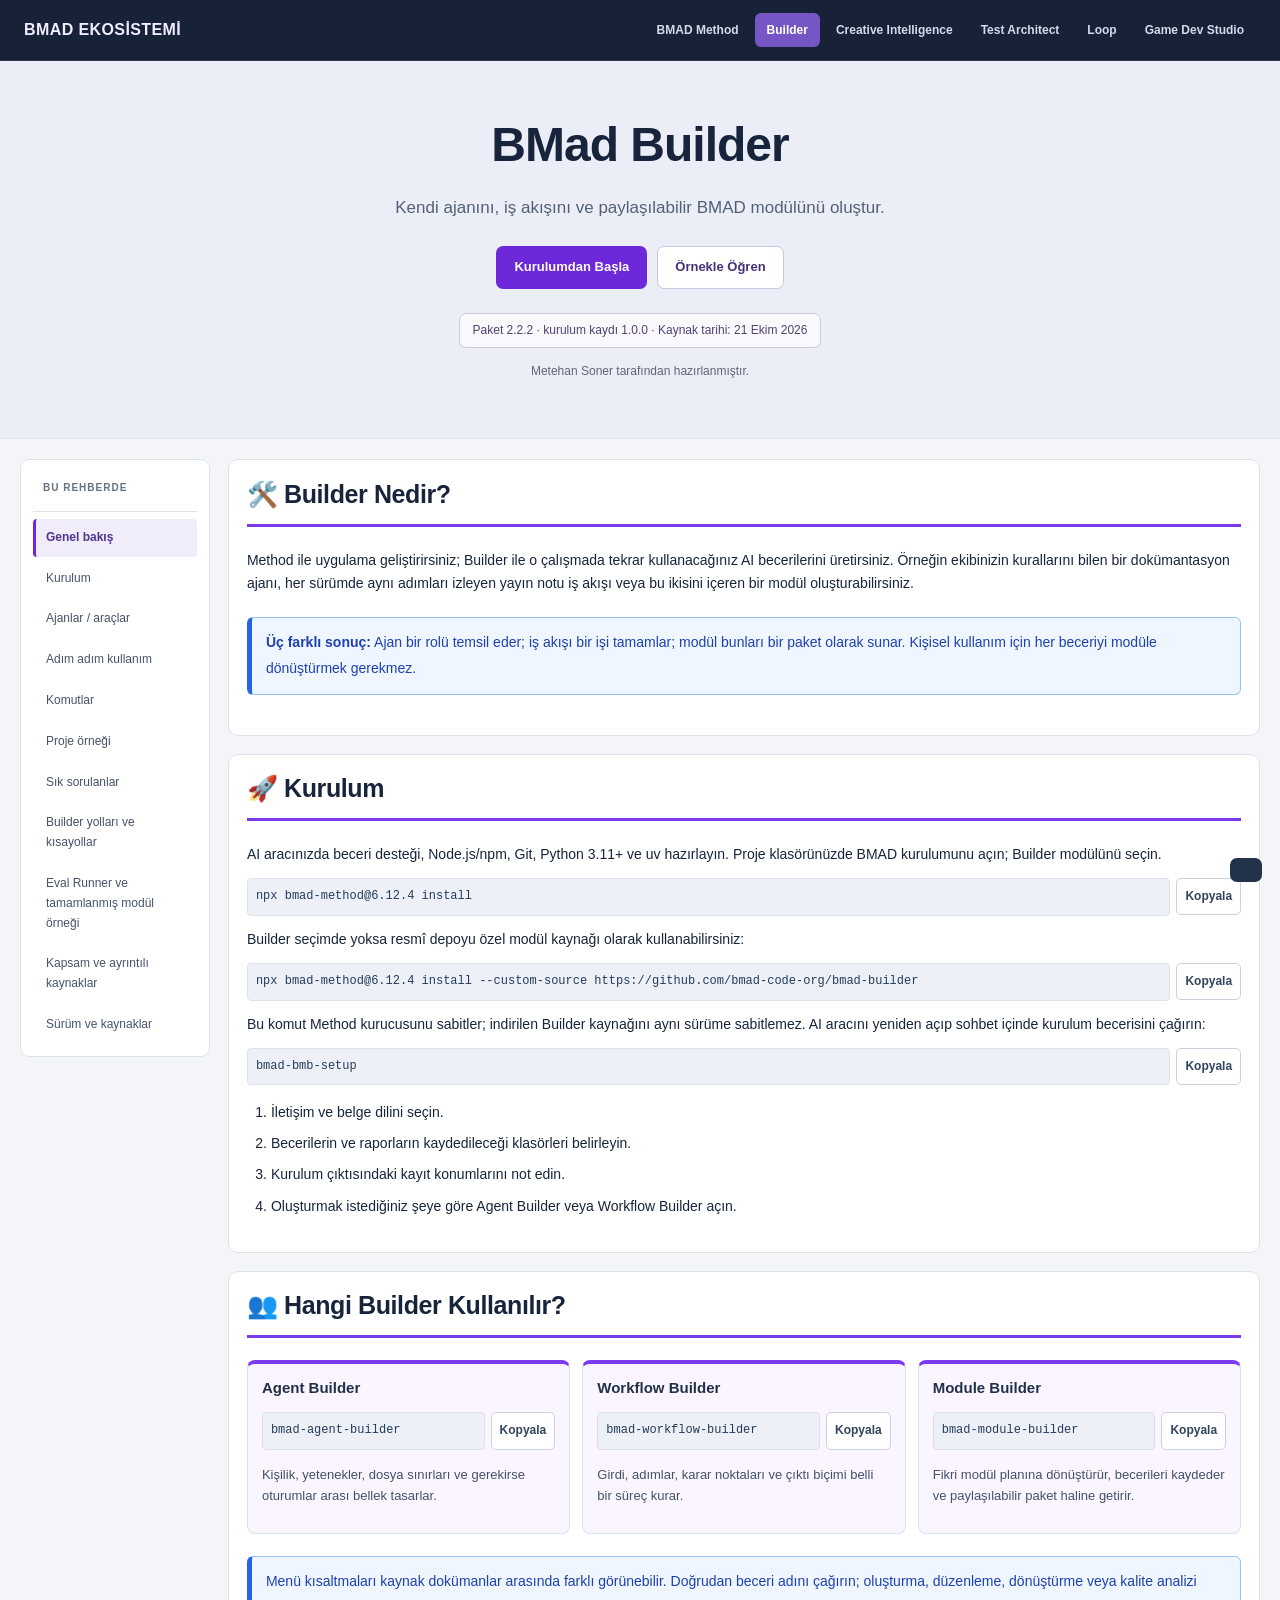
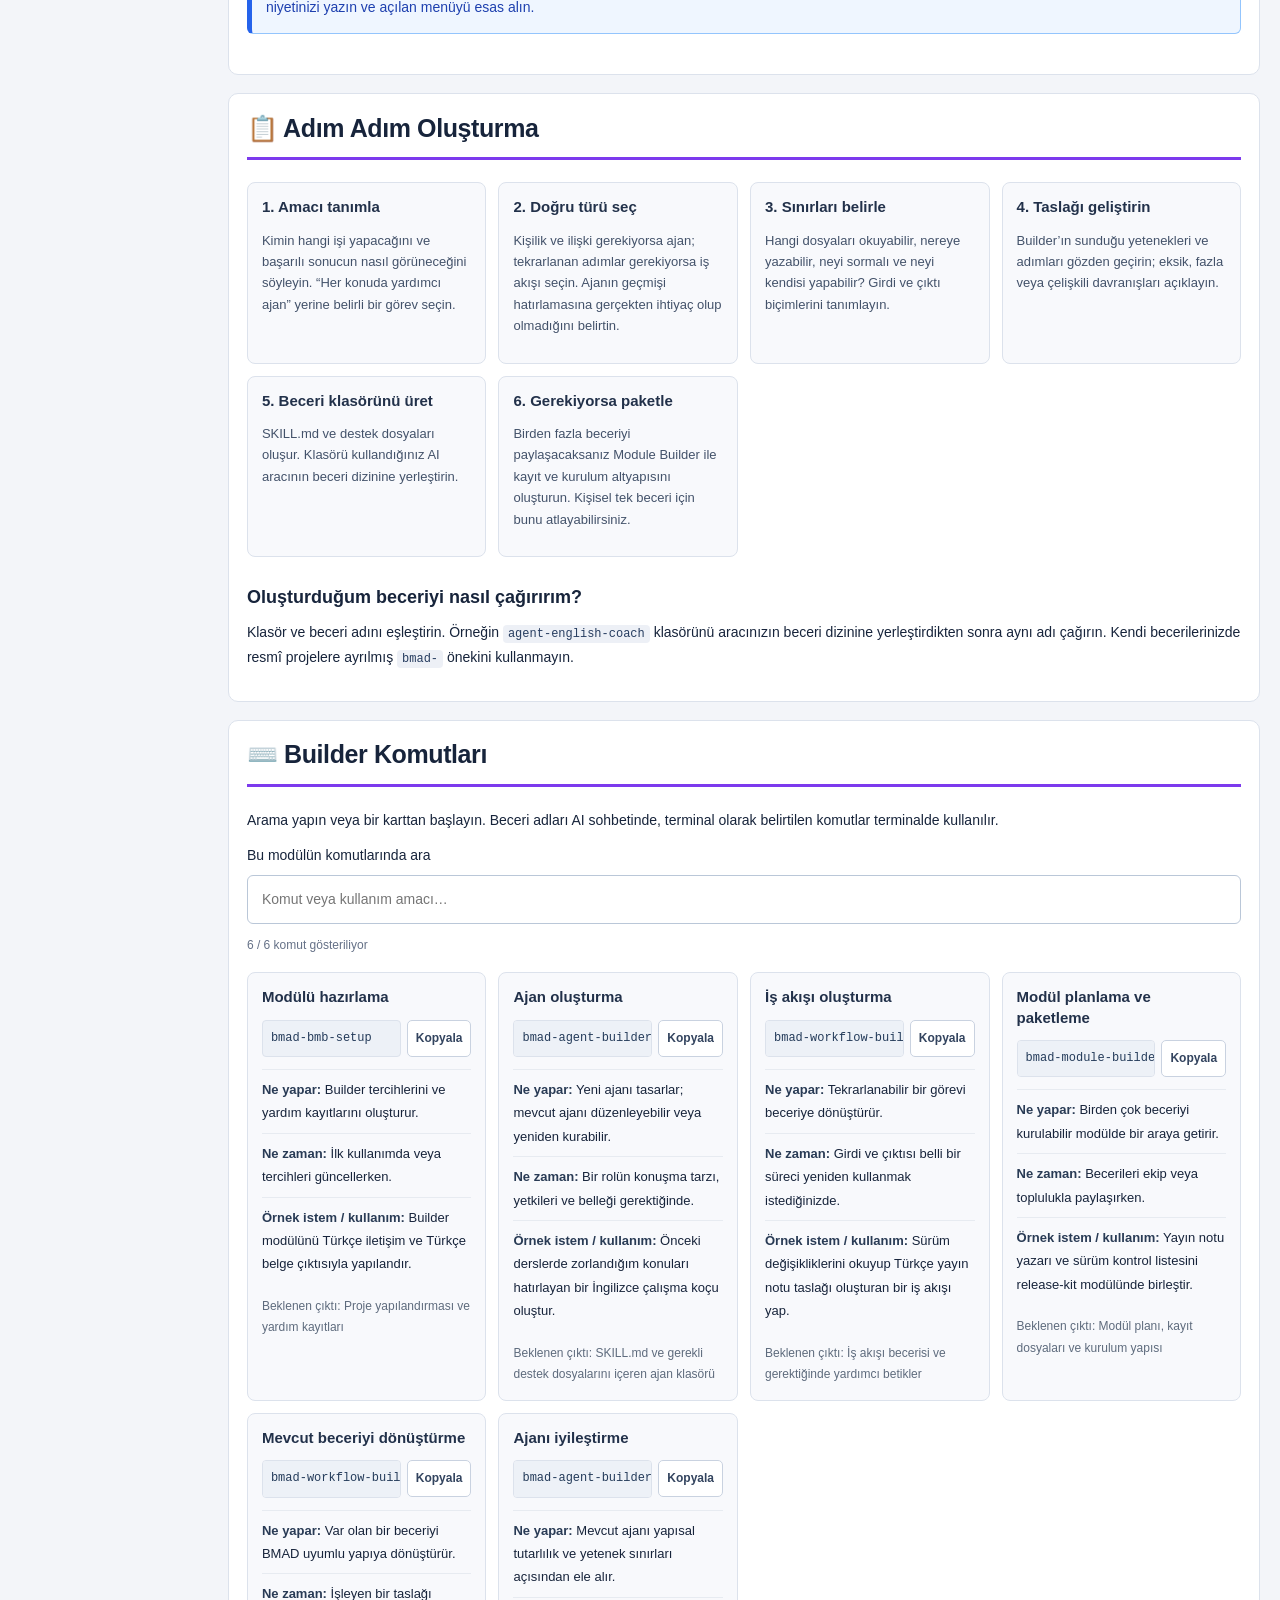
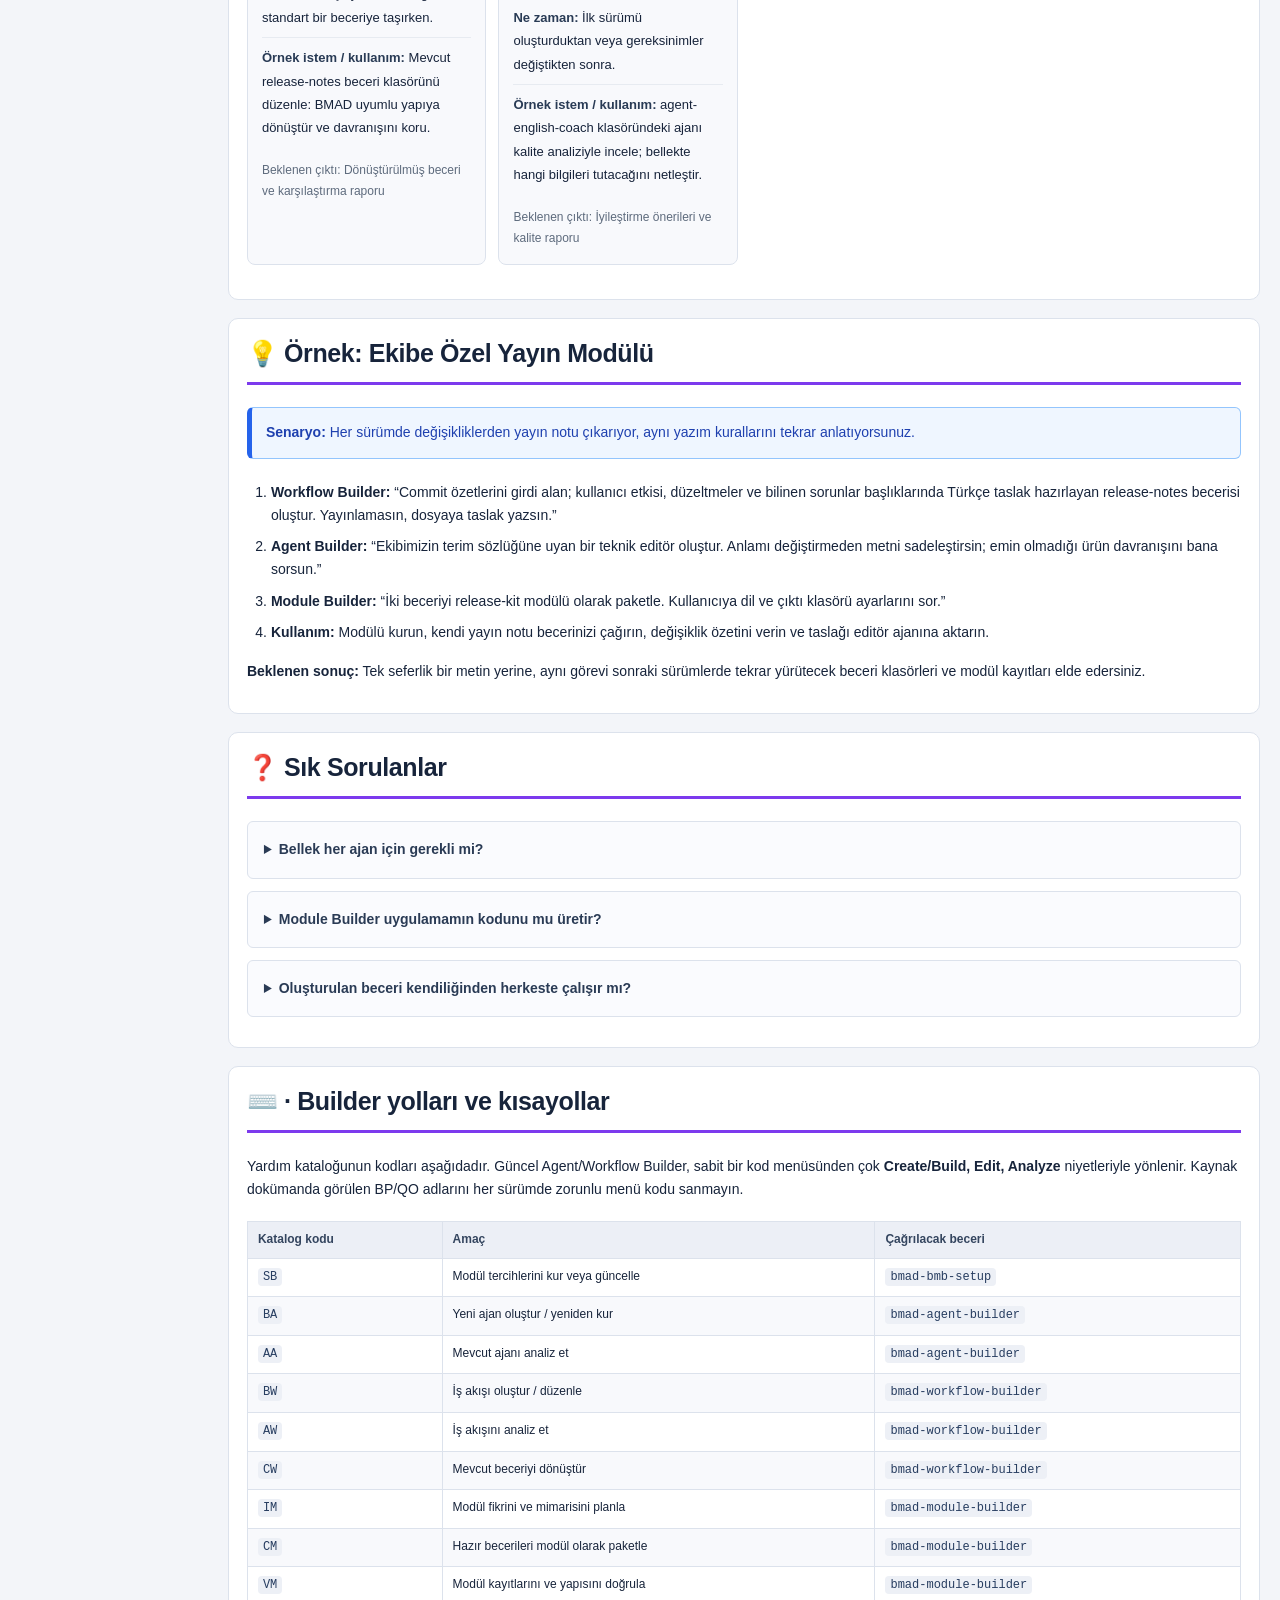
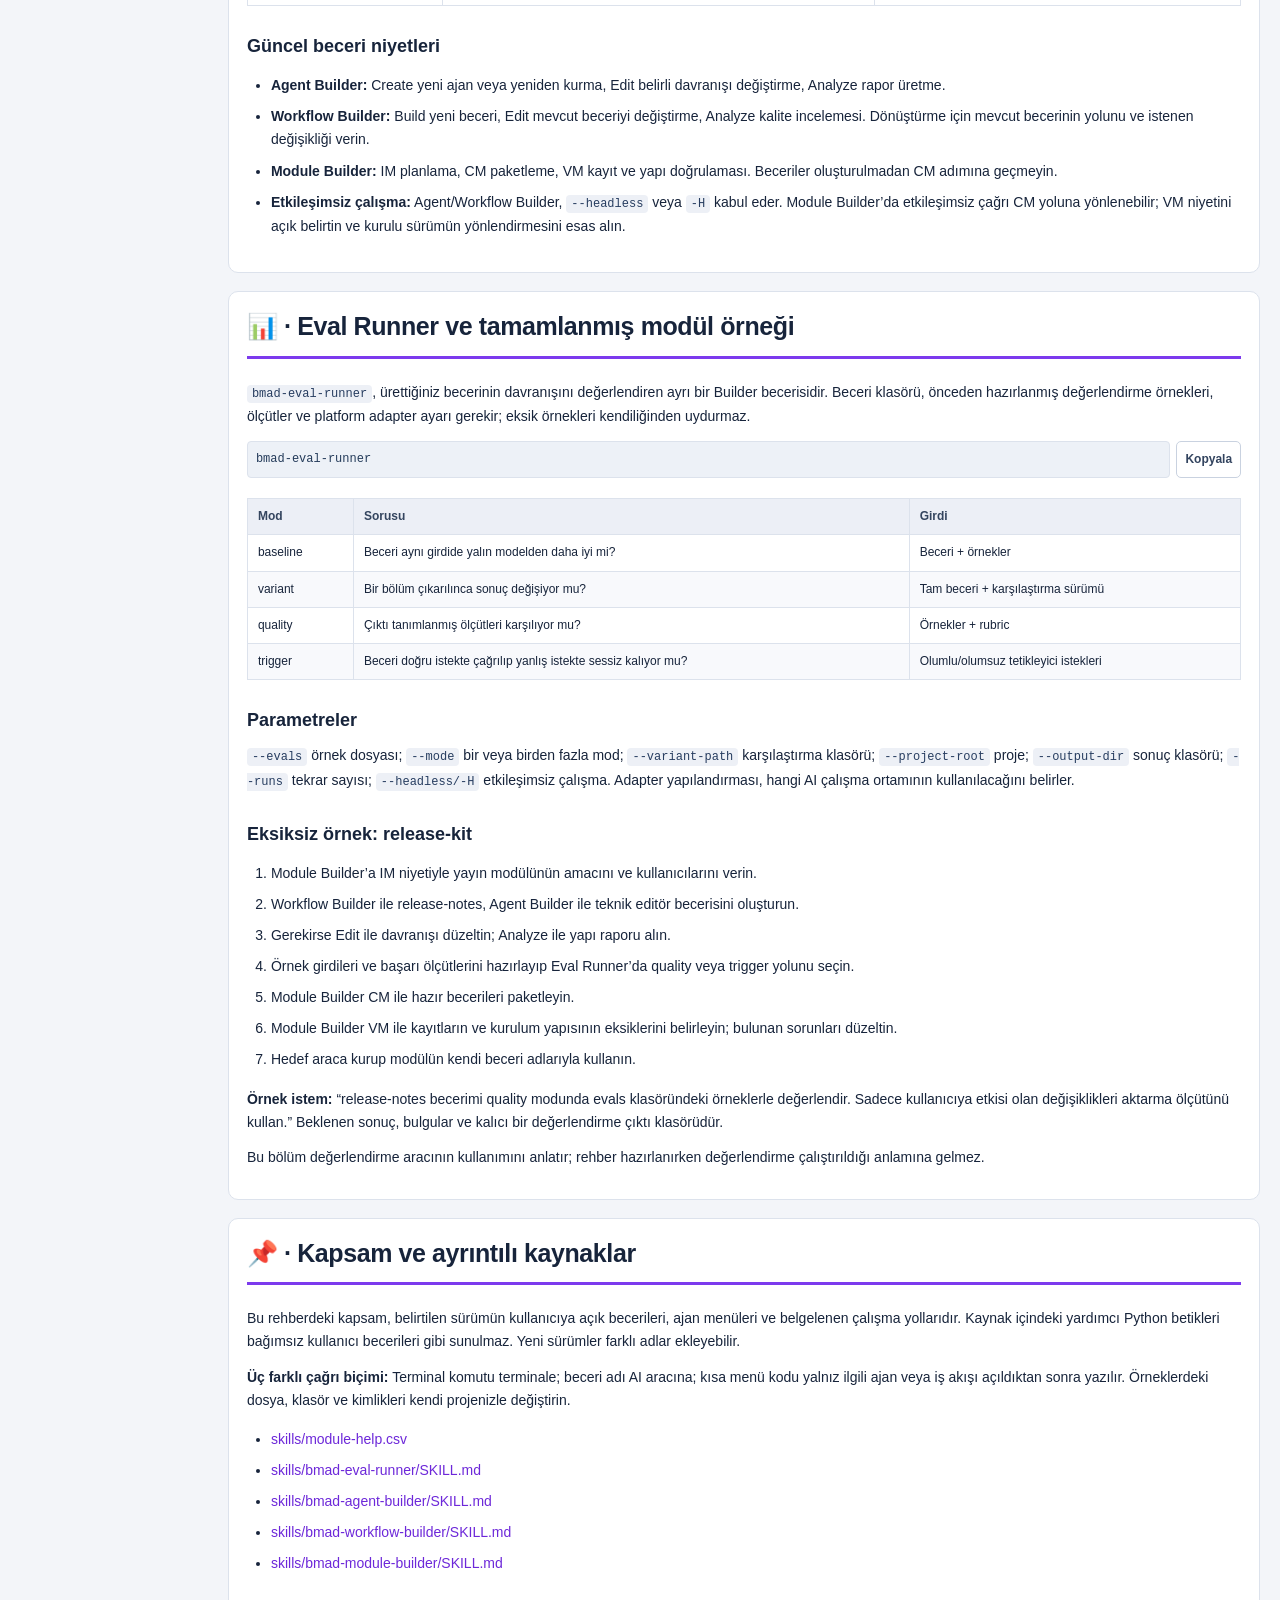
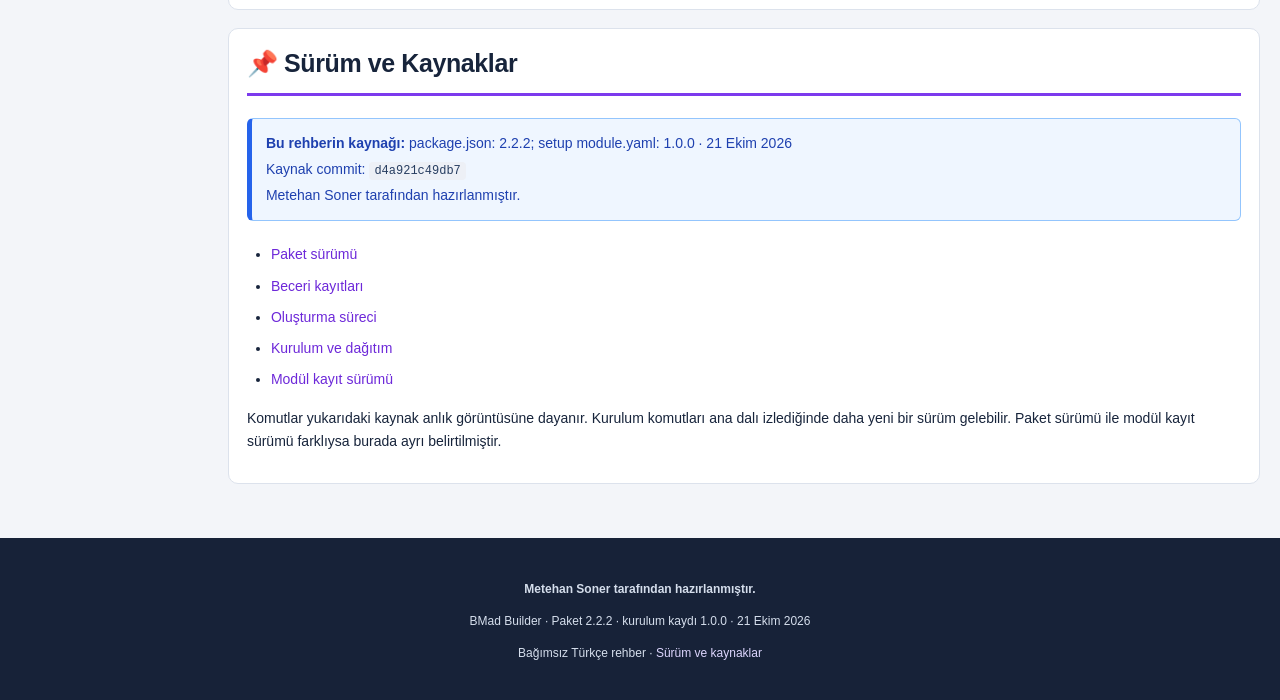
==== builder.html @ 182cf92f "Update Turkish BMAD ecosystem guides and responsive navigation" ====
<!DOCTYPE html>
<html lang="tr">
<head>
<meta charset="utf-8">
<meta name="viewport" content="width=device-width,initial-scale=1">
<title>BMad Builder Kullanım Rehberi | Metehan Soner</title>
<meta name="author" content="Metehan Soner">
<meta name="description" content="Kendi ajanını, iş akışını ve paylaşılabilir BMAD modülünü oluştur.">
<link rel="stylesheet" href="assets/ecosystem.css">
<script src="assets/guide.js" defer>
</script>
</head>
<body>
<a class="skip" href="#overview">İçeriğe geç</a>
<nav class="top-nav" aria-label="Ekosistemler">
<div class="nav-content">
<a class="logo" href="index.html">BMAD EKOSİSTEMİ</a>
<button id="menu-toggle" aria-controls="sidebar" aria-expanded="false">Menü ☰</button>
<ul class="nav-menu ecosystem-menu" id="sidebar">
<li>
<a href="index.html">BMAD Method</a>
</li>
<li>
<a href="builder.html" class="current" aria-current="page">Builder</a>
</li>
<li>
<a href="cis.html">Creative Intelligence</a>
</li>
<li>
<a href="tea.html">Test Architect</a>
</li>
<li>
<a href="loop.html">Loop</a>
</li>
<li>
<a href="game-dev.html">Game Dev Studio</a>
</li>
</ul>
</div>
</nav>
<section class="hero">
<h1>BMad Builder</h1>
<p>Kendi ajanını, iş akışını ve paylaşılabilir BMAD modülünü oluştur.</p>
<div class="hero-buttons">
<a class="btn btn-primary" href="#installation">Kurulumdan Başla</a>
<a class="btn btn-secondary" href="#examples">Örnekle Öğren</a>
</div>
<div class="version-badge module-version">Paket 2.2.2 · kurulum kaydı 1.0.0 · Kaynak tarihi: 21 Ekim 2026</div>
<p class="credit">Metehan Soner tarafından hazırlanmıştır.</p>
</section>
<main class="container">
<nav class="local-menu" aria-label="Bu rehberin bölümleri">
<a href="#overview">Genel bakış</a>
<a href="#installation">Kurulum</a>
<a href="#agents">Ajanlar / araçlar</a>
<a href="#workflows">Adım adım kullanım</a>
<a href="#commands">Komutlar</a>
<a href="#examples">Proje örneği</a>
<a href="#faq">Sık sorulanlar</a>
<a href="#shortcuts">Builder yolları ve kısayollar</a>
<a href="#evaluation">Eval Runner ve tamamlanmış modül örneği</a>
<a href="#coverage">Kapsam ve ayrıntılı kaynaklar</a>
<a href="#version">Sürüm ve kaynaklar</a>
</nav>
<div class="guide-content">
<section class="section" id="overview">
<h2>🛠️ Builder Nedir?</h2>
<p>Method ile uygulama geliştirirsiniz; Builder ile o çalışmada tekrar kullanacağınız AI becerilerini üretirsiniz. Örneğin ekibinizin kurallarını bilen bir dokümantasyon ajanı, her sürümde aynı adımları izleyen yayın notu iş akışı veya bu ikisini içeren bir modül oluşturabilirsiniz.</p>
<div class="alert alert-info">
<strong>Üç farklı sonuç:</strong> Ajan bir rolü temsil eder; iş akışı bir işi tamamlar; modül bunları bir paket olarak sunar. Kişisel kullanım için her beceriyi modüle dönüştürmek gerekmez.</div>
</section>
<section class="section" id="installation">
<h2>🚀 Kurulum</h2>
<p>AI aracınızda beceri desteği, Node.js/npm, Git, Python 3.11+ ve uv hazırlayın. Proje klasörünüzde BMAD kurulumunu açın; Builder modülünü seçin.</p>
<div class="cmd-wrapper">
<code class="cmd">npx bmad-method@6.12.4 install</code>
<button class="copy-text" data-copy="npx bmad-method@6.12.4 install" aria-label="Komutu kopyala: npx bmad-method@6.12.4 install">Kopyala</button>
</div>
<p>Builder seçimde yoksa resmî depoyu özel modül kaynağı olarak kullanabilirsiniz:</p>
<div class="cmd-wrapper">
<code class="cmd">npx bmad-method@6.12.4 install --custom-source https://github.com/bmad-code-org/bmad-builder</code>
<button class="copy-text" data-copy="npx bmad-method@6.12.4 install --custom-source https://github.com/bmad-code-org/bmad-builder" aria-label="Komutu kopyala: npx bmad-method@6.12.4 install --custom-source https://github.com/bmad-code-org/bmad-builder">Kopyala</button>
</div>
<p>Bu komut Method kurucusunu sabitler; indirilen Builder kaynağını aynı sürüme sabitlemez. AI aracını yeniden açıp sohbet içinde kurulum becerisini çağırın:</p>
<div class="cmd-wrapper">
<code class="cmd">bmad-bmb-setup</code>
<button class="copy-text" data-copy="bmad-bmb-setup" aria-label="Komutu kopyala: bmad-bmb-setup">Kopyala</button>
</div>
<ol>
<li>İletişim ve belge dilini seçin.</li>
<li>Becerilerin ve raporların kaydedileceği klasörleri belirleyin.</li>
<li>Kurulum çıktısındaki kayıt konumlarını not edin.</li>
<li>Oluşturmak istediğiniz şeye göre Agent Builder veya Workflow Builder açın.</li>
</ol>
</section>
<section class="section" id="agents">
<h2>👥 Hangi Builder Kullanılır?</h2>
<div class="agents-grid">
<article class="agent-card">
<h3>Agent Builder</h3>
<div class="cmd-wrapper">
<code class="cmd">bmad-agent-builder</code>
<button class="copy-text" data-copy="bmad-agent-builder" aria-label="Komutu kopyala: bmad-agent-builder">Kopyala</button>
</div>
<p>Kişilik, yetenekler, dosya sınırları ve gerekirse oturumlar arası bellek tasarlar.</p>
</article>
<article class="agent-card">
<h3>Workflow Builder</h3>
<div class="cmd-wrapper">
<code class="cmd">bmad-workflow-builder</code>
<button class="copy-text" data-copy="bmad-workflow-builder" aria-label="Komutu kopyala: bmad-workflow-builder">Kopyala</button>
</div>
<p>Girdi, adımlar, karar noktaları ve çıktı biçimi belli bir süreç kurar.</p>
</article>
<article class="agent-card">
<h3>Module Builder</h3>
<div class="cmd-wrapper">
<code class="cmd">bmad-module-builder</code>
<button class="copy-text" data-copy="bmad-module-builder" aria-label="Komutu kopyala: bmad-module-builder">Kopyala</button>
</div>
<p>Fikri modül planına dönüştürür, becerileri kaydeder ve paylaşılabilir paket haline getirir.</p>
</article>
</div>
<div class="alert alert-info">Menü kısaltmaları kaynak dokümanlar arasında farklı görünebilir. Doğrudan beceri adını çağırın; oluşturma, düzenleme, dönüştürme veya kalite analizi niyetinizi yazın ve açılan menüyü esas alın.</div>
</section>
<section class="section" id="workflows">
<h2>📋 Adım Adım Oluşturma</h2>
<div class="features-grid">
<article class="feature-card">
<h3>1. Amacı tanımla</h3>
<p>Kimin hangi işi yapacağını ve başarılı sonucun nasıl görüneceğini söyleyin. “Her konuda yardımcı ajan” yerine belirli bir görev seçin.</p>
</article>
<article class="feature-card">
<h3>2. Doğru türü seç</h3>
<p>Kişilik ve ilişki gerekiyorsa ajan; tekrarlanan adımlar gerekiyorsa iş akışı seçin. Ajanın geçmişi hatırlamasına gerçekten ihtiyaç olup olmadığını belirtin.</p>
</article>
<article class="feature-card">
<h3>3. Sınırları belirle</h3>
<p>Hangi dosyaları okuyabilir, nereye yazabilir, neyi sormalı ve neyi kendisi yapabilir? Girdi ve çıktı biçimlerini tanımlayın.</p>
</article>
<article class="feature-card">
<h3>4. Taslağı geliştirin</h3>
<p>Builder’ın sunduğu yetenekleri ve adımları gözden geçirin; eksik, fazla veya çelişkili davranışları açıklayın.</p>
</article>
<article class="feature-card">
<h3>5. Beceri klasörünü üret</h3>
<p>SKILL.md ve destek dosyaları oluşur. Klasörü kullandığınız AI aracının beceri dizinine yerleştirin.</p>
</article>
<article class="feature-card">
<h3>6. Gerekiyorsa paketle</h3>
<p>Birden fazla beceriyi paylaşacaksanız Module Builder ile kayıt ve kurulum altyapısını oluşturun. Kişisel tek beceri için bunu atlayabilirsiniz.</p>
</article>
</div>
<h3>Oluşturduğum beceriyi nasıl çağırırım?</h3>
<p>Klasör ve beceri adını eşleştirin. Örneğin <code>agent-english-coach</code> klasörünü aracınızın beceri dizinine yerleştirdikten sonra aynı adı çağırın. Kendi becerilerinizde resmî projelere ayrılmış <code>bmad-</code> önekini kullanmayın.</p>
</section>
<section class="section" id="commands">
<h2>⌨️ Builder Komutları</h2>
<p>Arama yapın veya bir karttan başlayın. Beceri adları AI sohbetinde, terminal olarak belirtilen komutlar terminalde kullanılır.</p>
<label for="command-search">Bu modülün komutlarında ara</label>
<input id="command-search" type="search" placeholder="Komut veya kullanım amacı…">
<p id="result-count" role="status">
</p>
<div class="features-grid">
<article class="workflow-item command">
<h3>Modülü hazırlama</h3>
<div class="cmd-wrapper">
<code class="cmd">bmad-bmb-setup</code>
<button class="copy-text" data-copy="bmad-bmb-setup" aria-label="Komutu kopyala: bmad-bmb-setup">Kopyala</button>
</div>
<div class="usage-row">
<strong>Ne yapar:</strong> Builder tercihlerini ve yardım kayıtlarını oluşturur.</div>
<div class="usage-row">
<strong>Ne zaman:</strong> İlk kullanımda veya tercihleri güncellerken.</div>
<div class="usage-row">
<strong>Örnek istem / kullanım:</strong> Builder modülünü Türkçe iletişim ve Türkçe belge çıktısıyla yapılandır.</div>
<div class="meta">Beklenen çıktı: Proje yapılandırması ve yardım kayıtları</div>
</article>
<article class="workflow-item command">
<h3>Ajan oluşturma</h3>
<div class="cmd-wrapper">
<code class="cmd">bmad-agent-builder</code>
<button class="copy-text" data-copy="bmad-agent-builder" aria-label="Komutu kopyala: bmad-agent-builder">Kopyala</button>
</div>
<div class="usage-row">
<strong>Ne yapar:</strong> Yeni ajanı tasarlar; mevcut ajanı düzenleyebilir veya yeniden kurabilir.</div>
<div class="usage-row">
<strong>Ne zaman:</strong> Bir rolün konuşma tarzı, yetkileri ve belleği gerektiğinde.</div>
<div class="usage-row">
<strong>Örnek istem / kullanım:</strong> Önceki derslerde zorlandığım konuları hatırlayan bir İngilizce çalışma koçu oluştur.</div>
<div class="meta">Beklenen çıktı: SKILL.md ve gerekli destek dosyalarını içeren ajan klasörü</div>
</article>
<article class="workflow-item command">
<h3>İş akışı oluşturma</h3>
<div class="cmd-wrapper">
<code class="cmd">bmad-workflow-builder</code>
<button class="copy-text" data-copy="bmad-workflow-builder" aria-label="Komutu kopyala: bmad-workflow-builder">Kopyala</button>
</div>
<div class="usage-row">
<strong>Ne yapar:</strong> Tekrarlanabilir bir görevi beceriye dönüştürür.</div>
<div class="usage-row">
<strong>Ne zaman:</strong> Girdi ve çıktısı belli bir süreci yeniden kullanmak istediğinizde.</div>
<div class="usage-row">
<strong>Örnek istem / kullanım:</strong> Sürüm değişikliklerini okuyup Türkçe yayın notu taslağı oluşturan bir iş akışı yap.</div>
<div class="meta">Beklenen çıktı: İş akışı becerisi ve gerektiğinde yardımcı betikler</div>
</article>
<article class="workflow-item command">
<h3>Modül planlama ve paketleme</h3>
<div class="cmd-wrapper">
<code class="cmd">bmad-module-builder</code>
<button class="copy-text" data-copy="bmad-module-builder" aria-label="Komutu kopyala: bmad-module-builder">Kopyala</button>
</div>
<div class="usage-row">
<strong>Ne yapar:</strong> Birden çok beceriyi kurulabilir modülde bir araya getirir.</div>
<div class="usage-row">
<strong>Ne zaman:</strong> Becerileri ekip veya toplulukla paylaşırken.</div>
<div class="usage-row">
<strong>Örnek istem / kullanım:</strong> Yayın notu yazarı ve sürüm kontrol listesini release-kit modülünde birleştir.</div>
<div class="meta">Beklenen çıktı: Modül planı, kayıt dosyaları ve kurulum yapısı</div>
</article>
<article class="workflow-item command">
<h3>Mevcut beceriyi dönüştürme</h3>
<div class="cmd-wrapper">
<code class="cmd">bmad-workflow-builder</code>
<button class="copy-text" data-copy="bmad-workflow-builder" aria-label="Komutu kopyala: bmad-workflow-builder">Kopyala</button>
</div>
<div class="usage-row">
<strong>Ne yapar:</strong> Var olan bir beceriyi BMAD uyumlu yapıya dönüştürür.</div>
<div class="usage-row">
<strong>Ne zaman:</strong> İşleyen bir taslağı standart bir beceriye taşırken.</div>
<div class="usage-row">
<strong>Örnek istem / kullanım:</strong> Mevcut release-notes beceri klasörünü düzenle: BMAD uyumlu yapıya dönüştür ve davranışını koru.</div>
<div class="meta">Beklenen çıktı: Dönüştürülmüş beceri ve karşılaştırma raporu</div>
</article>
<article class="workflow-item command">
<h3>Ajanı iyileştirme</h3>
<div class="cmd-wrapper">
<code class="cmd">bmad-agent-builder</code>
<button class="copy-text" data-copy="bmad-agent-builder" aria-label="Komutu kopyala: bmad-agent-builder">Kopyala</button>
</div>
<div class="usage-row">
<strong>Ne yapar:</strong> Mevcut ajanı yapısal tutarlılık ve yetenek sınırları açısından ele alır.</div>
<div class="usage-row">
<strong>Ne zaman:</strong> İlk sürümü oluşturduktan veya gereksinimler değiştikten sonra.</div>
<div class="usage-row">
<strong>Örnek istem / kullanım:</strong> agent-english-coach klasöründeki ajanı kalite analiziyle incele; bellekte hangi bilgileri tutacağını netleştir.</div>
<div class="meta">Beklenen çıktı: İyileştirme önerileri ve kalite raporu</div>
</article>
</div>
<p id="no-results" hidden>Sonuç bulunamadı.</p>
</section>
<section class="section" id="examples">
<h2>💡 Örnek: Ekibe Özel Yayın Modülü</h2>
<div class="alert alert-info">
<strong>Senaryo:</strong> Her sürümde değişikliklerden yayın notu çıkarıyor, aynı yazım kurallarını tekrar anlatıyorsunuz.</div>
<ol>
<li>
<strong>Workflow Builder:</strong> “Commit özetlerini girdi alan; kullanıcı etkisi, düzeltmeler ve bilinen sorunlar başlıklarında Türkçe taslak hazırlayan release-notes becerisi oluştur. Yayınlamasın, dosyaya taslak yazsın.”</li>
<li>
<strong>Agent Builder:</strong> “Ekibimizin terim sözlüğüne uyan bir teknik editör oluştur. Anlamı değiştirmeden metni sadeleştirsin; emin olmadığı ürün davranışını bana sorsun.”</li>
<li>
<strong>Module Builder:</strong> “İki beceriyi release-kit modülü olarak paketle. Kullanıcıya dil ve çıktı klasörü ayarlarını sor.”</li>
<li>
<strong>Kullanım:</strong> Modülü kurun, kendi yayın notu becerinizi çağırın, değişiklik özetini verin ve taslağı editör ajanına aktarın.</li>
</ol>
<p>
<strong>Beklenen sonuç:</strong> Tek seferlik bir metin yerine, aynı görevi sonraki sürümlerde tekrar yürütecek beceri klasörleri ve modül kayıtları elde edersiniz.</p>
</section>
<section class="section" id="faq">
<h2>❓ Sık Sorulanlar</h2>
<details>
<summary>Bellek her ajan için gerekli mi?</summary>
<p>Hayır. Tek seferlik görevler için durumsuz ajan yeterlidir. Kullanıcı tercihlerini veya ilerlemeyi oturumlar arasında korumak istiyorsanız bellekli tasarımı seçin.</p>
</details>
<details>
<summary>Module Builder uygulamamın kodunu mu üretir?</summary>
<p>Esas işi modül altyapısıdır. Uygulama geliştirme Method’un, beceri üretimi Agent/Workflow Builder’ın alanıdır.</p>
</details>
<details>
<summary>Oluşturulan beceri kendiliğinden herkeste çalışır mı?</summary>
<p>Hayır. Beceriyi hedef aracın tanıdığı dizine kurmak ve bağımlılıklarını sağlamak gerekir. Dağıtılan dosyalar, erişim yetkileri ve araç desteği önemlidir.</p>
</details>
</section>
<section class="section" id="shortcuts"><h2>⌨️ · Builder yolları ve kısayollar</h2><p>Yardım kataloğunun kodları aşağıdadır. Güncel Agent/Workflow Builder, sabit bir kod menüsünden çok <strong>Create/Build, Edit, Analyze</strong> niyetleriyle yönlenir. Kaynak dokümanda görülen BP/QO adlarını her sürümde zorunlu menü kodu sanmayın.</p><div class="reference-table"><table><thead><tr><th>Katalog kodu</th><th>Amaç</th><th>Çağrılacak beceri</th></tr></thead><tbody><tr><td><code>SB</code></td><td>Modül tercihlerini kur veya güncelle</td><td><code>bmad-bmb-setup</code></td></tr><tr><td><code>BA</code></td><td>Yeni ajan oluştur / yeniden kur</td><td><code>bmad-agent-builder</code></td></tr><tr><td><code>AA</code></td><td>Mevcut ajanı analiz et</td><td><code>bmad-agent-builder</code></td></tr><tr><td><code>BW</code></td><td>İş akışı oluştur / düzenle</td><td><code>bmad-workflow-builder</code></td></tr><tr><td><code>AW</code></td><td>İş akışını analiz et</td><td><code>bmad-workflow-builder</code></td></tr><tr><td><code>CW</code></td><td>Mevcut beceriyi dönüştür</td><td><code>bmad-workflow-builder</code></td></tr><tr><td><code>IM</code></td><td>Modül fikrini ve mimarisini planla</td><td><code>bmad-module-builder</code></td></tr><tr><td><code>CM</code></td><td>Hazır becerileri modül olarak paketle</td><td><code>bmad-module-builder</code></td></tr><tr><td><code>VM</code></td><td>Modül kayıtlarını ve yapısını doğrula</td><td><code>bmad-module-builder</code></td></tr></tbody></table></div><h3>Güncel beceri niyetleri</h3><ul><li><strong>Agent Builder:</strong> Create yeni ajan veya yeniden kurma, Edit belirli davranışı değiştirme, Analyze rapor üretme.</li><li><strong>Workflow Builder:</strong> Build yeni beceri, Edit mevcut beceriyi değiştirme, Analyze kalite incelemesi. Dönüştürme için mevcut becerinin yolunu ve istenen değişikliği verin.</li><li><strong>Module Builder:</strong> IM planlama, CM paketleme, VM kayıt ve yapı doğrulaması. Beceriler oluşturulmadan CM adımına geçmeyin.</li><li><strong>Etkileşimsiz çalışma:</strong> Agent/Workflow Builder, <code>--headless</code> veya <code>-H</code> kabul eder. Module Builder’da etkileşimsiz çağrı CM yoluna yönlenebilir; VM niyetini açık belirtin ve kurulu sürümün yönlendirmesini esas alın.</li></ul></section><section class="section" id="evaluation"><h2>📊 · Eval Runner ve tamamlanmış modül örneği</h2><p><code>bmad-eval-runner</code>, ürettiğiniz becerinin davranışını değerlendiren ayrı bir Builder becerisidir. Beceri klasörü, önceden hazırlanmış değerlendirme örnekleri, ölçütler ve platform adapter ayarı gerekir; eksik örnekleri kendiliğinden uydurmaz.</p><div class="cmd-wrapper"><code class="cmd">bmad-eval-runner</code><button class="copy-text" data-copy="bmad-eval-runner">Kopyala</button></div><div class="reference-table"><table><thead><tr><th>Mod</th><th>Sorusu</th><th>Girdi</th></tr></thead><tbody><tr><td>baseline</td><td>Beceri aynı girdide yalın modelden daha iyi mi?</td><td>Beceri + örnekler</td></tr><tr><td>variant</td><td>Bir bölüm çıkarılınca sonuç değişiyor mu?</td><td>Tam beceri + karşılaştırma sürümü</td></tr><tr><td>quality</td><td>Çıktı tanımlanmış ölçütleri karşılıyor mu?</td><td>Örnekler + rubric</td></tr><tr><td>trigger</td><td>Beceri doğru istekte çağrılıp yanlış istekte sessiz kalıyor mu?</td><td>Olumlu/olumsuz tetikleyici istekleri</td></tr></tbody></table></div><h3>Parametreler</h3><p><code>--evals</code> örnek dosyası; <code>--mode</code> bir veya birden fazla mod; <code>--variant-path</code> karşılaştırma klasörü; <code>--project-root</code> proje; <code>--output-dir</code> sonuç klasörü; <code>--runs</code> tekrar sayısı; <code>--headless/-H</code> etkileşimsiz çalışma. Adapter yapılandırması, hangi AI çalışma ortamının kullanılacağını belirler.</p><h3>Eksiksiz örnek: release-kit</h3><ol><li>Module Builder’a IM niyetiyle yayın modülünün amacını ve kullanıcılarını verin.</li><li>Workflow Builder ile release-notes, Agent Builder ile teknik editör becerisini oluşturun.</li><li>Gerekirse Edit ile davranışı düzeltin; Analyze ile yapı raporu alın.</li><li>Örnek girdileri ve başarı ölçütlerini hazırlayıp Eval Runner’da quality veya trigger yolunu seçin.</li><li>Module Builder CM ile hazır becerileri paketleyin.</li><li>Module Builder VM ile kayıtların ve kurulum yapısının eksiklerini belirleyin; bulunan sorunları düzeltin.</li><li>Hedef araca kurup modülün kendi beceri adlarıyla kullanın.</li></ol><p><strong>Örnek istem:</strong> “release-notes becerimi quality modunda evals klasöründeki örneklerle değerlendir. Sadece kullanıcıya etkisi olan değişiklikleri aktarma ölçütünü kullan.” Beklenen sonuç, bulgular ve kalıcı bir değerlendirme çıktı klasörüdür.</p><p>Bu bölüm değerlendirme aracının kullanımını anlatır; rehber hazırlanırken değerlendirme çalıştırıldığı anlamına gelmez.</p></section><section class="section" id="coverage"><h2>📌 · Kapsam ve ayrıntılı kaynaklar</h2><p>Bu rehberdeki kapsam, belirtilen sürümün kullanıcıya açık becerileri, ajan menüleri ve belgelenen çalışma yollarıdır. Kaynak içindeki yardımcı Python betikleri bağımsız kullanıcı becerileri gibi sunulmaz. Yeni sürümler farklı adlar ekleyebilir.</p><p><strong>Üç farklı çağrı biçimi:</strong> Terminal komutu terminale; beceri adı AI aracına; kısa menü kodu yalnız ilgili ajan veya iş akışı açıldıktan sonra yazılır. Örneklerdeki dosya, klasör ve kimlikleri kendi projenizle değiştirin.</p><ul><li><a href="https://github.com/bmad-code-org/bmad-builder/blob/d4a921c49db71ad09c2dc62b8e62266b1f26ca4f/skills/module-help.csv">skills/module-help.csv</a></li><li><a href="https://github.com/bmad-code-org/bmad-builder/blob/d4a921c49db71ad09c2dc62b8e62266b1f26ca4f/skills/bmad-eval-runner/SKILL.md">skills/bmad-eval-runner/SKILL.md</a></li><li><a href="https://github.com/bmad-code-org/bmad-builder/blob/d4a921c49db71ad09c2dc62b8e62266b1f26ca4f/skills/bmad-agent-builder/SKILL.md">skills/bmad-agent-builder/SKILL.md</a></li><li><a href="https://github.com/bmad-code-org/bmad-builder/blob/d4a921c49db71ad09c2dc62b8e62266b1f26ca4f/skills/bmad-workflow-builder/SKILL.md">skills/bmad-workflow-builder/SKILL.md</a></li><li><a href="https://github.com/bmad-code-org/bmad-builder/blob/d4a921c49db71ad09c2dc62b8e62266b1f26ca4f/skills/bmad-module-builder/SKILL.md">skills/bmad-module-builder/SKILL.md</a></li></ul></section><section class="section" id="version">
<h2>📌 Sürüm ve Kaynaklar</h2>
<div class="alert alert-info">
<strong>Bu rehberin kaynağı:</strong> package.json: 2.2.2; setup module.yaml: 1.0.0 · 21 Ekim 2026<br>Kaynak commit: <code>d4a921c49db7</code>
<br>Metehan Soner tarafından hazırlanmıştır.</div>
<ul>
<li>
<a href="https://github.com/bmad-code-org/bmad-builder/blob/d4a921c49db71ad09c2dc62b8e62266b1f26ca4f/package.json">Paket sürümü</a>
</li>
<li>
<a href="https://github.com/bmad-code-org/bmad-builder/blob/d4a921c49db71ad09c2dc62b8e62266b1f26ca4f/skills/module-help.csv">Beceri kayıtları</a>
</li>
<li>
<a href="https://github.com/bmad-code-org/bmad-builder/blob/d4a921c49db71ad09c2dc62b8e62266b1f26ca4f/docs/reference/builder-commands.md">Oluşturma süreci</a>
</li>
<li>
<a href="https://github.com/bmad-code-org/bmad-builder/blob/d4a921c49db71ad09c2dc62b8e62266b1f26ca4f/docs/how-to/distribute-your-module.md">Kurulum ve dağıtım</a>
</li>
<li>
<a href="https://github.com/bmad-code-org/bmad-builder/blob/d4a921c49db71ad09c2dc62b8e62266b1f26ca4f/skills/bmad-bmb-setup/assets/module.yaml">Modül kayıt sürümü</a>
</li>
</ul>
<p>Komutlar yukarıdaki kaynak anlık görüntüsüne dayanır. Kurulum komutları ana dalı izlediğinde daha yeni bir sürüm gelebilir. Paket sürümü ile modül kayıt sürümü farklıysa burada ayrı belirtilmiştir.</p>
</section>
</div>
</main>
<footer class="footer">
<p>
<strong>Metehan Soner tarafından hazırlanmıştır.</strong>
</p>
<p>BMad Builder · Paket 2.2.2 · kurulum kaydı 1.0.0 · 21 Ekim 2026</p>
<p>Bağımsız Türkçe rehber · <a style="color:#ddd6fe" href="#version">Sürüm ve kaynaklar</a>
</p>
</footer>
<div id="copy-status" role="status" aria-live="polite">
</div>
</body>
</html>
---- assets/ecosystem.css ----
:root {
  color-scheme: light;
  --ink: #17243b;
  --muted: #526178;
  --accent: #6d28d9;
  --primary-blue: #1d4ed8;
  --primary-purple: #6d28d9;
  --primary-orange: #c2410c;
  --primary-green: #15803d;
  --primary-red: #b91c1c;
  --accent-soft: #f0ecfa;
  --border: #dce2ec;
  --ecosystem-nav-height: 66px;
  --section-nav-height: 0px;
}
* { box-sizing: border-box; }
html { scroll-behavior: smooth; scroll-padding-top: calc(var(--ecosystem-nav-height) + 24px); }
body { margin: 0; background: #f3f5f9; color: var(--ink); font: 14px/1.65 -apple-system, BlinkMacSystemFont, 'Segoe UI', sans-serif; }
a { color: var(--accent); text-decoration: none; overflow-wrap: anywhere; }
a:hover { text-decoration: underline; }
button, input { font: inherit; }
button { cursor: pointer; }
a:focus-visible, button:focus-visible, input:focus-visible, summary:focus-visible { outline: 3px solid #8b70cf; outline-offset: 3px; }
h1, h2, h3, h4 { color: var(--ink); line-height: 1.35; overflow-wrap: anywhere; }
h1 { margin: 0 0 16px; font-size: clamp(30px, 4vw, 48px); letter-spacing: -1px; }
h2 { margin: 0 0 22px; padding-bottom: 12px; border-bottom: 3px solid #7c3aed; font-size: clamp(20px, 2vw, 25px); letter-spacing: -.4px; }
h3 { margin: 28px 0 12px; font-size: 18px; }
h4 { margin: 0 0 14px; font-size: 16px; }
p { margin: 12px 0; overflow-wrap: anywhere; }
ul, ol { margin: 16px 0; padding-left: 24px; }
li { margin: 8px 0; overflow-wrap: anywhere; }
.top-nav { position: fixed; inset: 0 0 auto; z-index: 1000; padding: 13px 24px; background: #172238; border-bottom: 1px solid #2f3a50; }
.nav-content { max-width: 1536px; margin: auto; display: flex; align-items: center; justify-content: space-between; gap: 20px; }
.logo { flex-shrink: 0; color: #f1edff; font-size: 16px; font-weight: 750; letter-spacing: .4px; }
.logo:hover { color: #fff; text-decoration: none; }
.nav-menu { display: flex; align-items: center; flex-wrap: wrap; justify-content: flex-end; gap: 4px; list-style: none; margin: 0; padding: 0; }
.nav-menu li { margin: 0; }
.nav-menu a { display: block; padding: 8px 12px; color: #d3dbe8; font-size: 12px; line-height: 1.5; border-radius: 6px; font-weight: 600; }
.nav-menu a:hover { background: #28354d; color: #fff; text-decoration: none; }
.ecosystem-menu a.current { background: #7656c5; color: #fff; }
#menu-toggle { display: none; color: #fff; background: transparent; padding: 8px 12px; border: 1px solid #71809a; border-radius: 6px; }
.hero { margin-top: var(--ecosystem-nav-height); padding: 52px 24px 44px; text-align: center; background: #eceef7; border-bottom: 1px solid var(--border); }
.hero p { max-width: 760px; margin: 12px auto; color: var(--muted); font-size: 17px; }
.hero-buttons { display: flex; flex-wrap: wrap; align-items: center; justify-content: center; gap: 10px; margin: 24px 0; }
.btn { display: inline-flex; justify-content: center; align-items: center; padding: 10px 17px; border-radius: 7px; border: 1px solid transparent; font-size: 13px; font-weight: 650; line-height: 1.6; }
.btn:hover { text-decoration: none; }
.btn-primary { background: var(--accent); color: white; }
.btn-primary:hover { background: #4d3399; color: white; }
.btn-secondary { color: #453079; background: #fff; border-color: #cdc5e1; }
.btn-secondary:hover { background: #f7f4ff; }
.version-badge { display: inline-block; padding: 7px 13px; border: 1px solid #cec8df; border-radius: 7px; background: #f9f8fd; color: #514370; font-size: 12px; }
.hero .credit { font-size: 12px; color: #5d6677; margin-top: 14px; }
main.container { display: grid; grid-template-columns: 190px minmax(0,1fr); gap: 18px; align-items: start; max-width: 1920px; padding: 20px 20px 36px; margin: auto; }
.guide-content { min-width: 0; container-type: inline-size; }
.section { min-width: 0; background: white; border: 1px solid var(--border); border-radius: 10px; padding: clamp(16px, 1.4vw, 24px); margin-bottom: 18px; scroll-margin-top: 0; }
.local-menu { position: sticky; top: calc(var(--ecosystem-nav-height) + 20px); max-height: calc(100dvh - var(--ecosystem-nav-height) - 40px); overflow-y: auto; scrollbar-width: thin; padding: 12px; border: 1px solid var(--border); border-radius: 9px; background: #fff; z-index: 20; }
.section-nav-heading { display: block; color: #657187; font-size: 10px; font-weight: 750; letter-spacing: 1px; border-bottom: 1px solid var(--border); padding: 8px 10px 14px; margin-bottom: 7px; }
.local-links { display: flex; flex-direction: column; gap: 3px; }
.local-menu a { display: block; padding: 9px 10px; border-left: 3px solid transparent; border-radius: 4px; color: #46536a; font-size: 12px; line-height: 1.65; font-weight: 500; }
.local-menu a:hover { text-decoration: none; background: #f4f5f9; }
.local-menu a.active { color: #51358f; background: var(--accent-soft); border-left-color: var(--accent); font-weight: 700; }
.section-nav-toggle { display: none; }
.features-grid, .agents-grid, .phases-container { display: grid; grid-template-columns: repeat(auto-fit, minmax(min(100%, 205px), 1fr)); gap: 12px; margin: 16px 0; align-items: stretch; }
.feature-card, .agent-card, .workflow-item { min-width: 0; padding: 14px; background: #f8f9fc; border: 1px solid var(--border); border-radius: 8px; text-align: left; color: var(--ink); }
.agent-card { background: #faf5ff; border-top: 4px solid #7c3aed; }
.feature-card h3, .agent-card h3, .workflow-item h3 { color: #22314a; margin: 0 0 12px; font-size: 15px; }
.feature-card h4, .agent-card h4, .workflow-item h4 { color: #22314a; }
.feature-card p, .agent-card p, .workflow-item p { font-size: 13px; line-height: 1.65; color: #43526a; }
.agent-card .cmd-wrapper { margin: 14px 0; }
.phase-card { min-width: 0; border: 1px solid var(--border); border-radius: 8px; background: #f8f9fc; }
.phase-header { border-radius: 7px 7px 0 0; padding: 10px 12px; color: #fff; font-size: 13px; font-weight: 700; line-height: 1.6; }
.phase-content { padding: 10px; display: grid; gap: 10px; }
.phase-content .workflow-item { background: white; padding: 12px; }
code { padding: 2px 5px; border-radius: 4px; background: #edf0f6; color: #273d60; font: 12px/1.8 ui-monospace, SFMono-Regular, Consolas, monospace; overflow-wrap: anywhere; }
.cmd-wrapper { display: flex; align-items: flex-start; flex-wrap: wrap; gap: 6px; margin: 10px 0 12px; min-width: 0; }
.cmd-wrapper .cmd { display: block; flex: 1 1 120px; min-width: 0; padding: 7px 8px; border: 1px solid #dce2ec; background: #edf1f7; color: #243b5a; font-size: 12px; line-height: 1.8; white-space: nowrap; overflow-wrap: normal; word-break: normal; overflow-x: auto; scrollbar-width: thin; }
.copy-text { flex: 0 0 auto; padding: 8px; min-height: 36px; border: 1px solid #c9d2e0; border-radius: 5px; background: white; color: #33445f; font-size: 12px; font-weight: 600; line-height: 1.6; }
.copy-text:hover { background: #e9edf5; border-color: #a9b6ca; }
.usage-row { padding: 8px 0; border-top: 1px solid #e7ebf1; font-size: 13px; line-height: 1.8; overflow-wrap: anywhere; }
.usage-row strong, .usage-label { font-weight: 700; color: #293b55; }
.meta { margin-top: 12px; color: #5e6b7d; font-size: 12px; line-height: 1.8; overflow-wrap: anywhere; }
.alert { margin: 22px 0; padding: 12px 14px; border: 1px solid; border-left-width: 5px; border-radius: 6px; font-size: 14px; line-height: 1.85; }
.alert-info { background: #eff6ff; border-color: #93c5fd; border-left-color: #2563eb; color: #1e40af; }
.alert-success { background: #ecfdf3; border-color: #86efac; border-left-color: #16a34a; color: #166534; }
.alert-warning { background: #fff7ed; border-color: #fdba74; border-left-color: #ea580c; color: #9a3412; }
.badge { display: inline-block; padding: 3px 8px; font-size: 10px; font-weight: 700; border-radius: 4px; background: #eae6f5; color: #5c4789; }
#command-search { width: 100%; display: block; min-width: 0; padding: 12px 14px; margin: 8px 0; border: 1px solid #bac7d8; border-radius: 6px; color: var(--ink); background: white; }
#result-count { font-size: 12px; color: #657187; }
details { margin: 12px 0; padding: 16px; border: 1px solid var(--border); border-radius: 6px; background: #fafbfe; }
summary { cursor: pointer; font-weight: 650; color: #2a3b55; overflow-wrap: anywhere; }
.section pre { max-width: 100%; padding: 16px; border: 1px solid #dce2ec; border-radius: 6px; background: #edf1f7; color: #243b5a; font: 12px/1.85 ui-monospace, SFMono-Regular, Consolas, monospace; white-space: pre-wrap; overflow-wrap: anywhere; }
.reference-table { max-width: 100%; overflow-x: auto; margin: 20px 0; overscroll-behavior-x: contain; }
.reference-table table { width: 100%; min-width: 480px; border-collapse: collapse; font-size: 12px; }
.reference-table th, .reference-table td { border: 1px solid var(--border); padding: 8px 10px; text-align: left; vertical-align: top; line-height: 1.6; overflow-wrap: anywhere; }
.reference-table th { background: #eceff6; color: #34455f; }
.reference-table tr:nth-child(even) { background: #f8f9fc; }
.source-note { font-size: 12px; }
.footer { padding: 30px 24px; background: #172238; color: #d5deec; text-align: center; font-size: 12px; }
.footer a { color: #ddd6fe; }
#copy-status { position: fixed; z-index: 2000; bottom: 18px; right: 18px; max-width: calc(100vw - 36px); padding: 12px 16px; border-radius: 7px; color: white; background: #23324b; font-size: 13px; overflow-wrap: anywhere; }
#copy-status:empty, [hidden] { display: none !important; }
.skip { position: fixed; top: -100px; left: 16px; z-index: 3000; padding: 12px; background: #fff; }
.skip:focus { top: 8px; }
@container (max-width: 440px) {
  .features-grid, .agents-grid, .phases-container { grid-template-columns: 1fr; }
}
@media(max-width: 1100px) {
  .top-nav { padding: 12px 16px; }
  .nav-content { gap: 12px; }
  .nav-menu a { padding: 7px 9px; font-size: 11px; }
  main.container { grid-template-columns: 175px minmax(0,1fr); gap: 14px; padding-left: 18px; padding-right: 18px; }
}
@media(max-width: 900px) {
  html { scroll-padding-top: calc(var(--ecosystem-nav-height) + 80px); }
  .nav-content { flex-wrap: wrap; }
  #menu-toggle { display: block; }
  .nav-menu { display: none; flex-basis: 100%; max-height: 55dvh; overflow-y: auto; justify-content: stretch; padding-top: 8px; }
  .nav-menu.open { display: grid; grid-template-columns: repeat(2,minmax(0,1fr)); }
  .nav-menu a { padding: 11px; font-size: 12px; }
  .hero { padding: 34px 20px; }
  .hero p { font-size: 15px; }
  main.container { display: block; padding: 18px 16px 30px; }
  .local-menu { top: var(--ecosystem-nav-height); margin-bottom: 18px; padding: 0; max-height: calc(100dvh - var(--ecosystem-nav-height) - 16px); z-index: 900; }
  .section-nav-heading { display: none; }
  .section-nav-toggle { display: flex; align-items: center; justify-content: space-between; gap: 12px; width: 100%; padding: 13px 15px; color: #33445f; background: white; border: 0; border-radius: 8px; font: 600 13px/1.6 system-ui, sans-serif; text-align: left; }
  .section-nav-toggle::after { content: '⌄'; flex-shrink: 0; color: var(--accent); }
  .section-nav-toggle[aria-expanded="true"]::after { content: '⌃'; }
  .local-menu.enhanced .local-links { display: none; padding: 0 10px 12px; }
  .local-menu.enhanced.expanded .local-links { display: flex; }
  .local-menu a { padding: 10px; font-size: 13px; }
}
@media(max-width: 600px) {
  body { font-size: 14px; }
  main.container { padding: 14px 12px 24px; }
  .section { padding: 18px 15px; margin-bottom: 16px; }
  .features-grid, .agents-grid, .phases-container { grid-template-columns: 1fr; gap: 12px; }
  .feature-card, .agent-card, .workflow-item { padding: 16px; }
  .phase-content { padding: 10px; }
  .hero { padding: 28px 16px; }
  .hero-buttons .btn { flex: 1 1 130px; }
  .alert { padding: 13px; }
  .cmd-wrapper .cmd { flex-basis: 175px; }
}
@media(prefers-reduced-motion: reduce) { html { scroll-behavior: auto; } }

/* Detailed guide cards: retain the original step-by-step reading structure. */
.phase-header { background: #1d4ed8; }
.phase-header.phase-1 { background: #1d4ed8; }
.phase-header.phase-2 { background: #6d28d9; }
.phase-header.phase-3 { background: #c2410c; }
.phase-header.phase-4 { background: #15803d; }
.item-header { display: flex; flex-wrap: wrap; align-items: center; justify-content: space-between; gap: 8px; margin-bottom: 12px; }
.item-title { font-weight: 700; color: #22314a; }
.badge-req, .badge-opt, .file-badge-req { display: inline-block; padding: 2px 7px; border-radius: 4px; font-size: 11px; font-weight: 700; background: #fee2e2; color: #991b1b; }
.badge-opt { background: #dbeafe; color: #1e40af; }
.file-wrapper { display: flex; flex-wrap: wrap; align-items: baseline; gap: 6px; margin-top: 12px; min-width: 0; }
.file-out { padding: 2px 6px; background: #dcfce7; color: #166534; border: 1px solid #86efac; border-radius: 4px; overflow-wrap: anywhere; font-size: 13px; }
.file-arrow { color: #7d8b9c; }
.migration-note { padding: 8px 10px; border-left: 4px solid #7c3aed; background: #f5f3ff; color: #5b21b6; font-size: 12px; line-height: 1.6; margin: 10px 0; }
.phase-content .workflow-item { margin-bottom: 0; }
#examples > h3 { margin-top: 36px; }
#examples > h4 { margin-top: 26px; }

/* Colors reinforce the written phase and status labels. */
.workflow-item.required { border-left: 4px solid #dc2626; }
.alert-danger, .alert-error { background: #fef2f2; border-color: #fca5a5; border-left-color: #dc2626; color: #991b1b; }
.phase-card:has(.phase-1) { border-color: #93c5fd; background: #eff6ff; }
.phase-card:has(.phase-2) { border-color: #c4b5fd; background: #f5f3ff; }
.phase-card:has(.phase-3) { border-color: #fdba74; background: #fff7ed; }
.phase-card:has(.phase-4) { border-color: #86efac; background: #f0fdf4; }
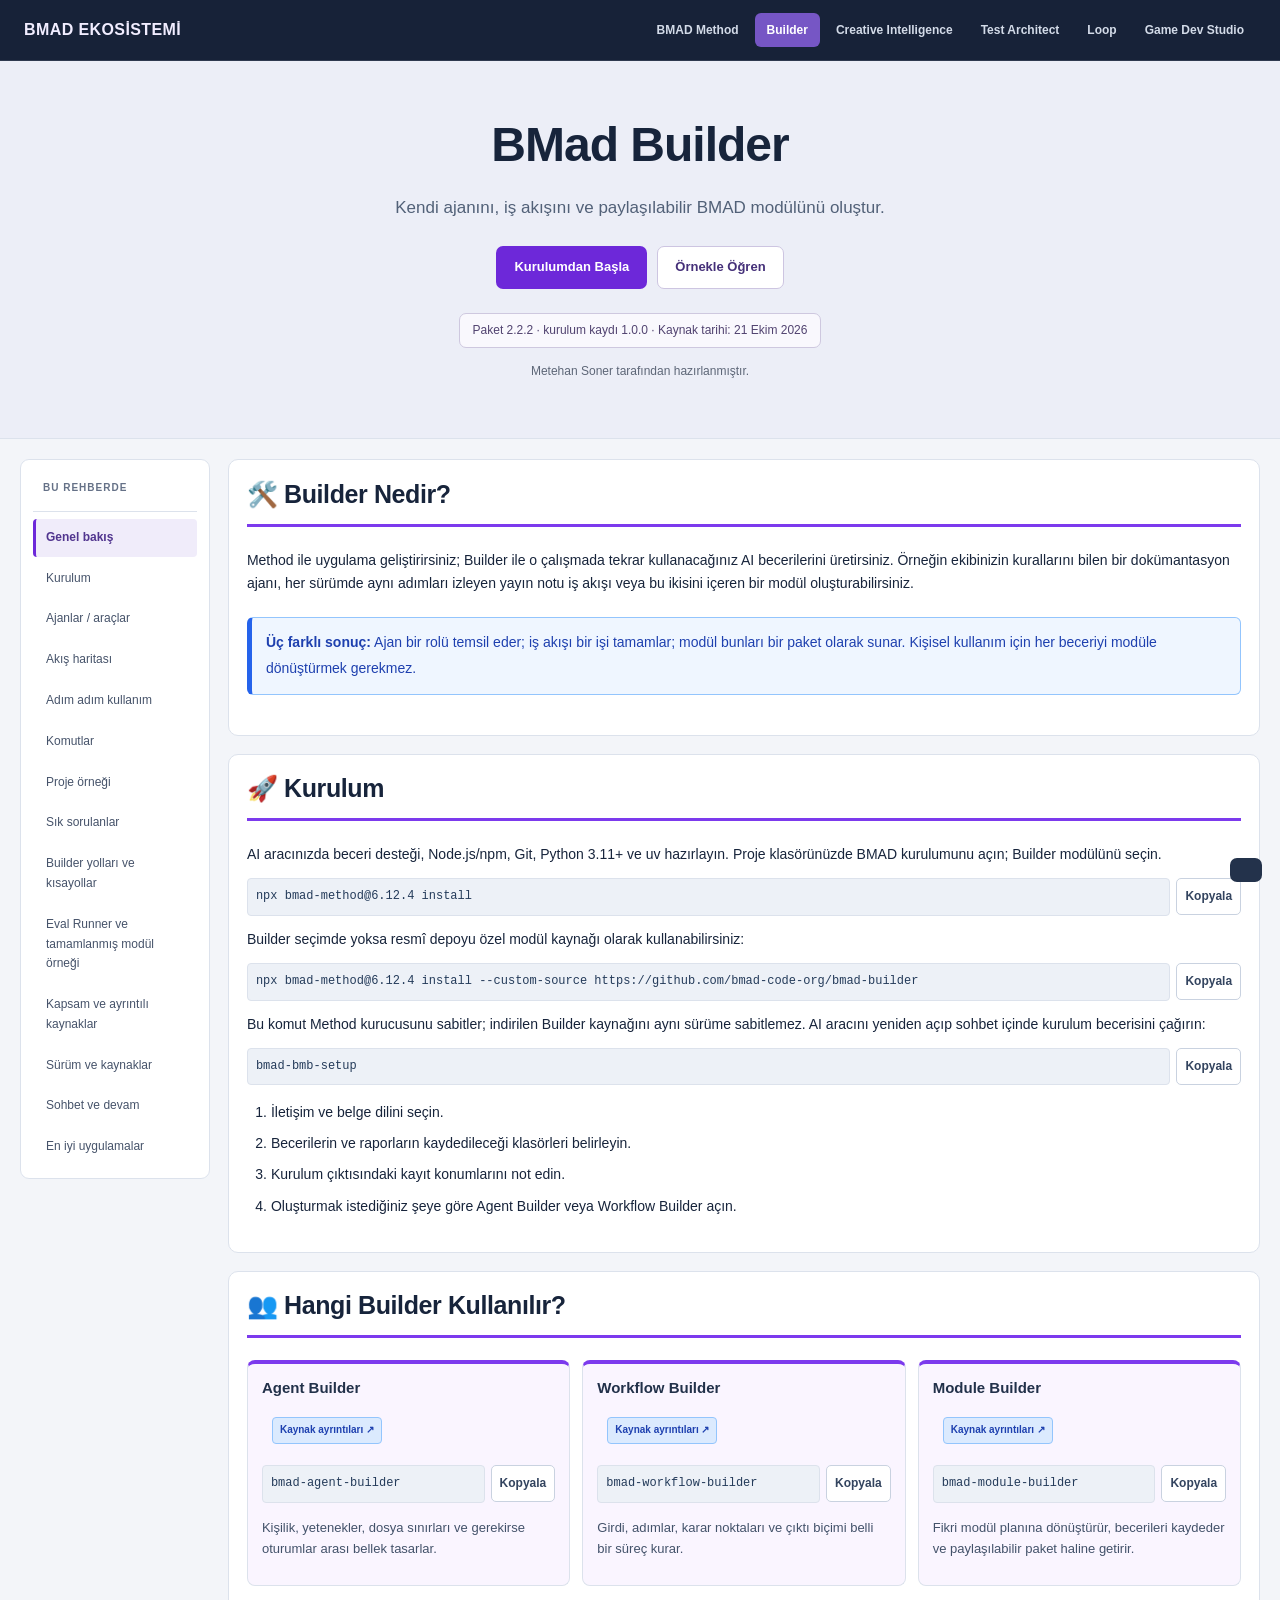
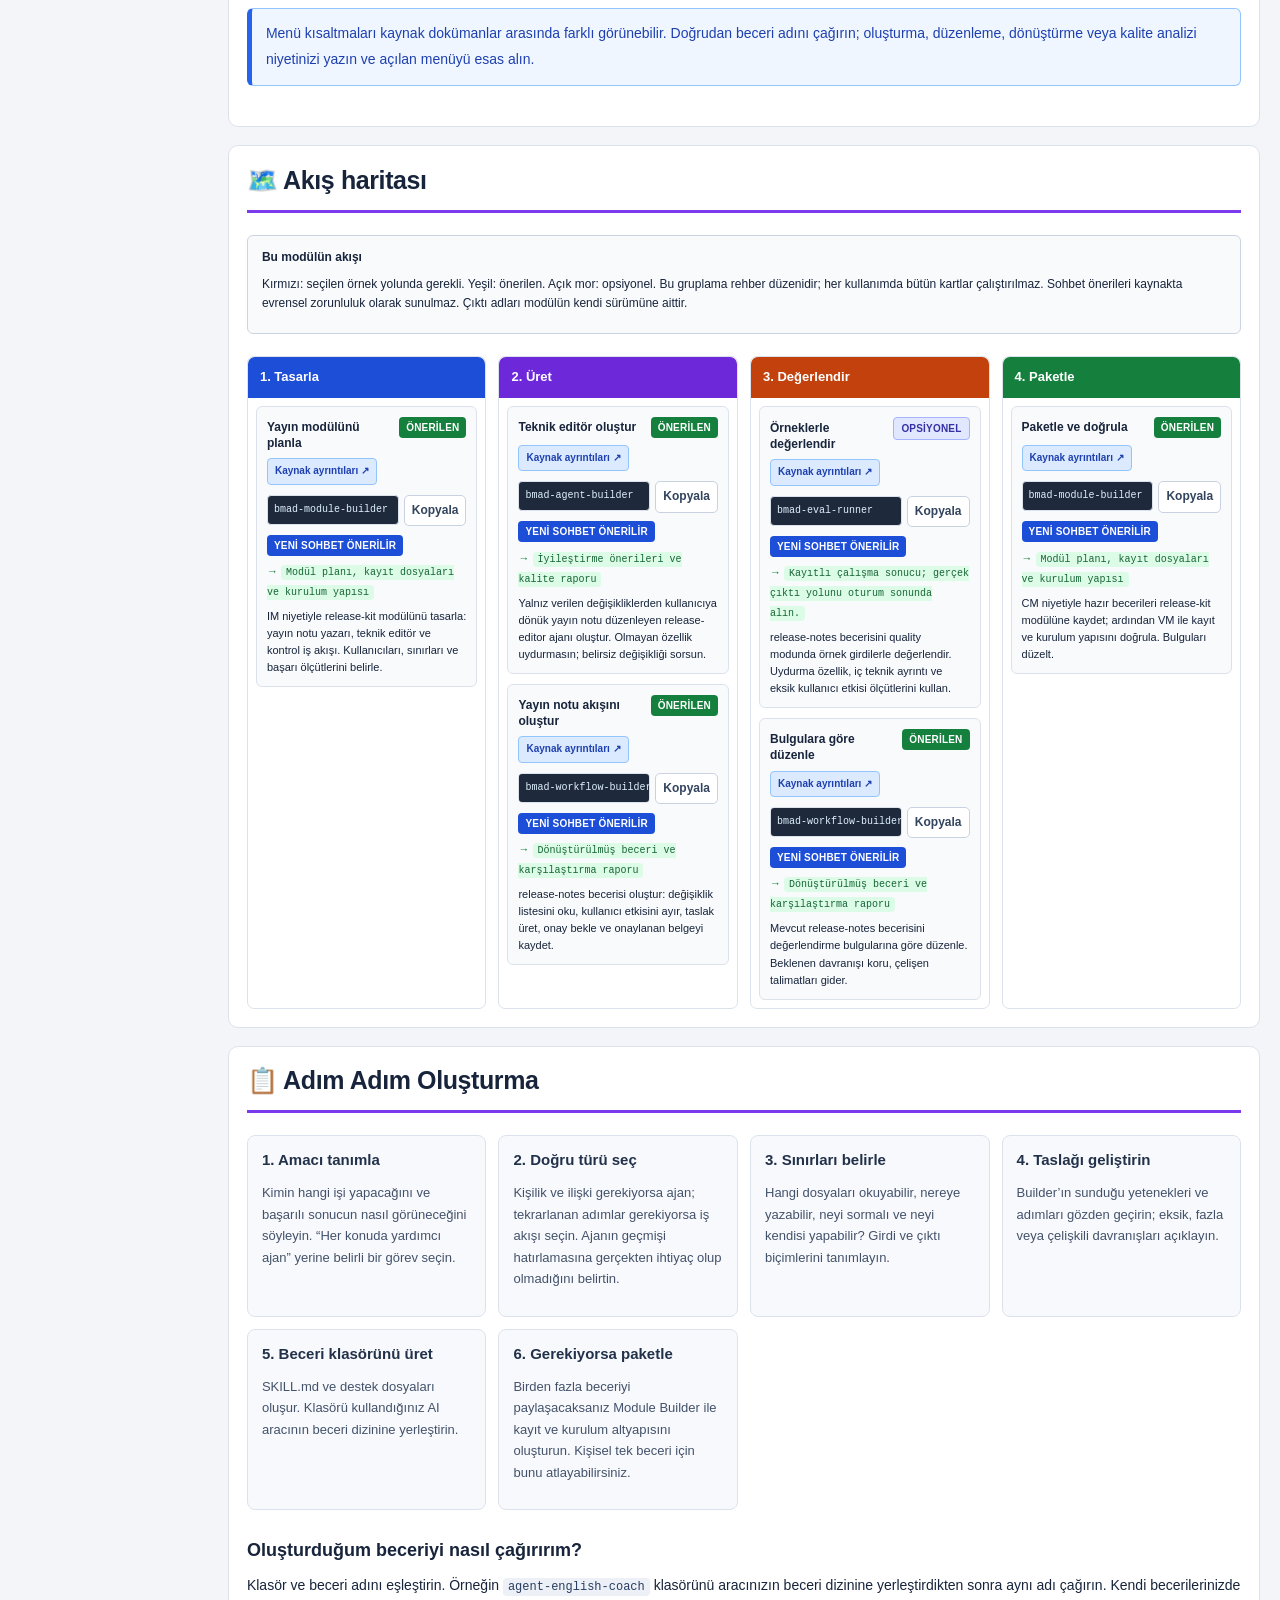
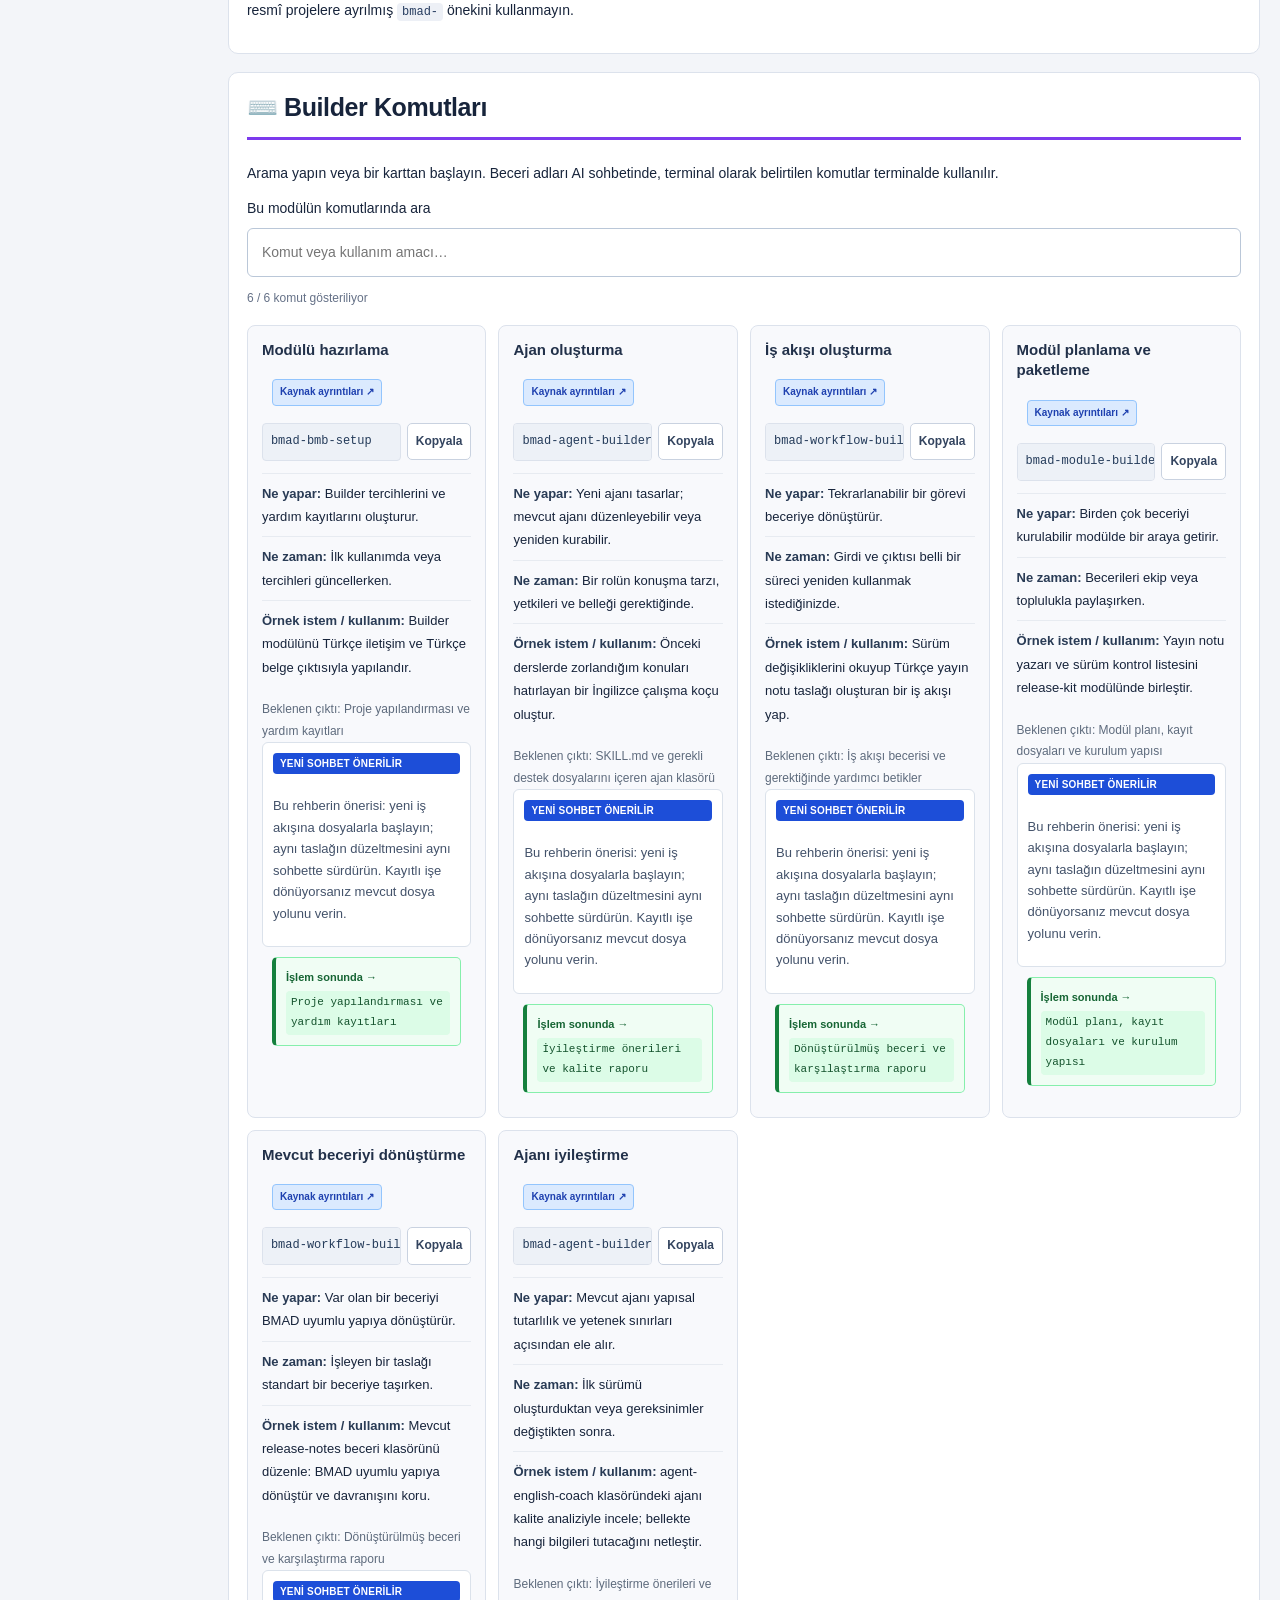
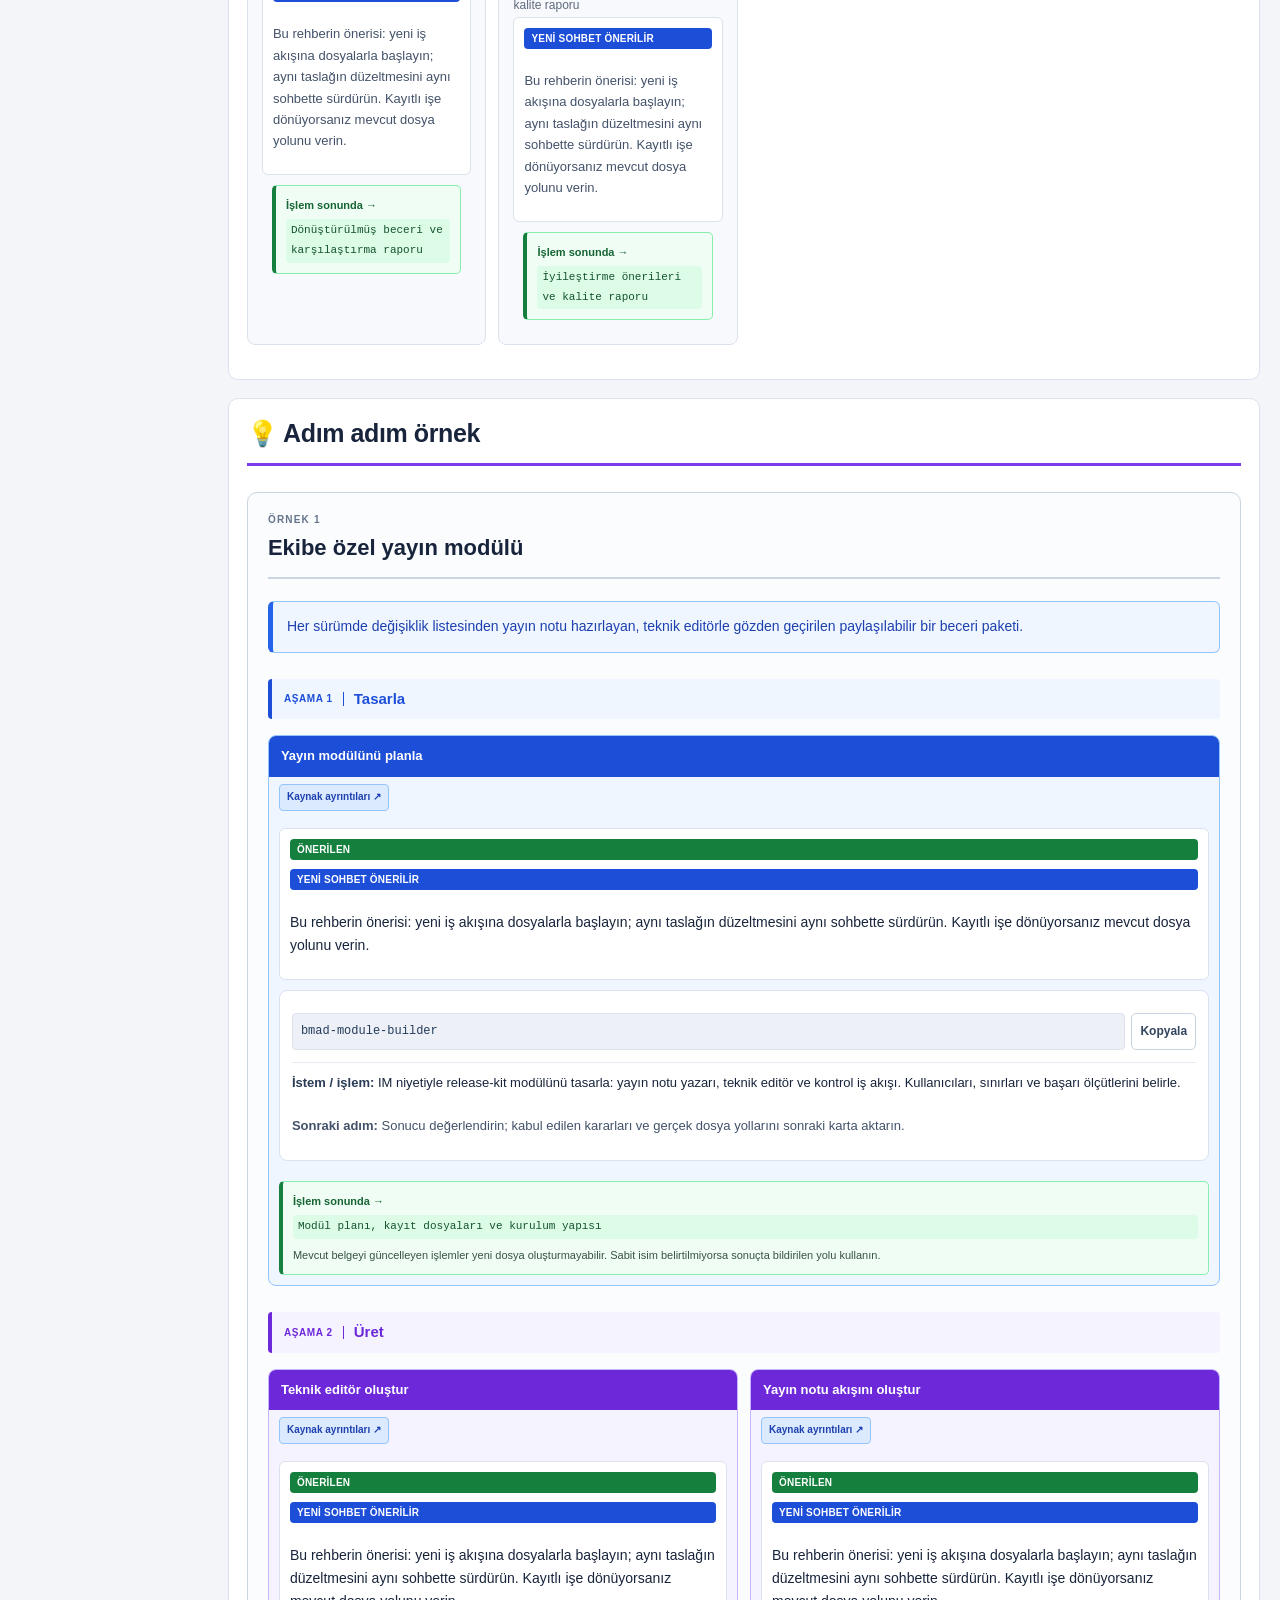
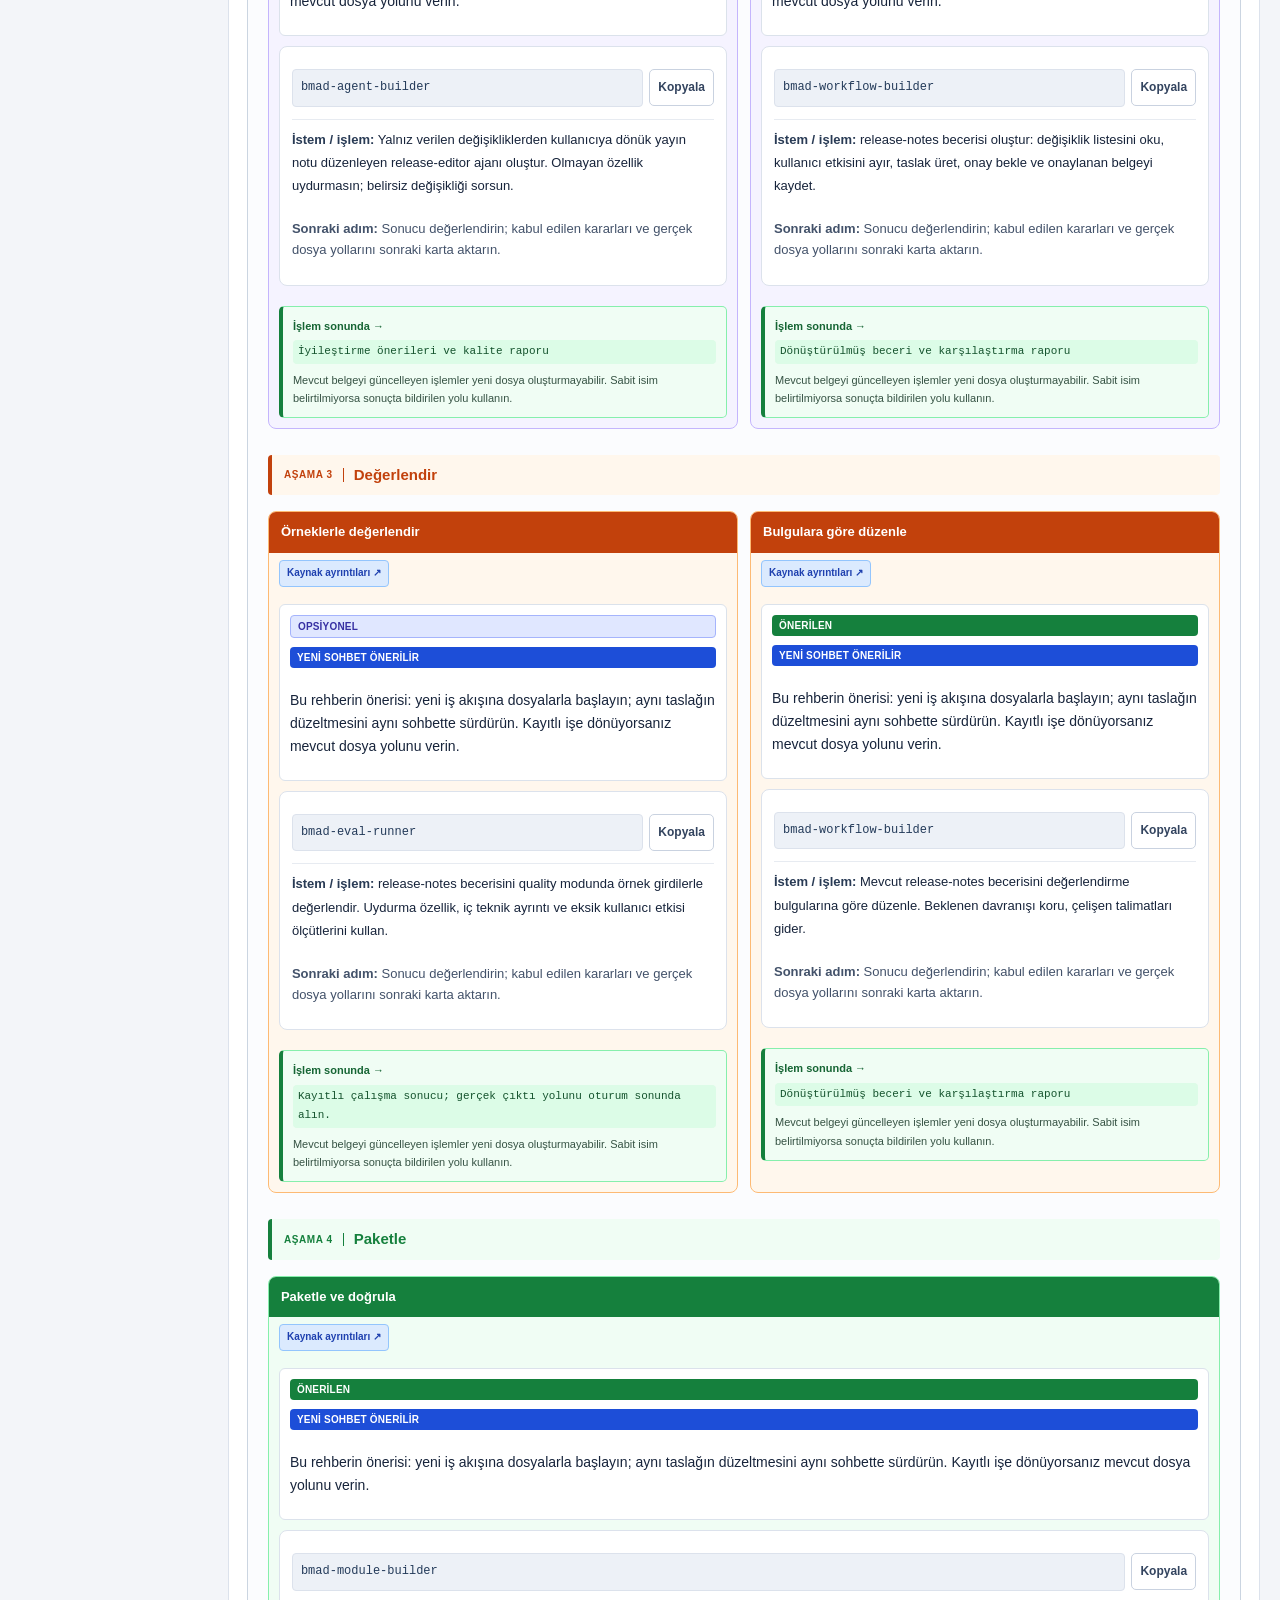
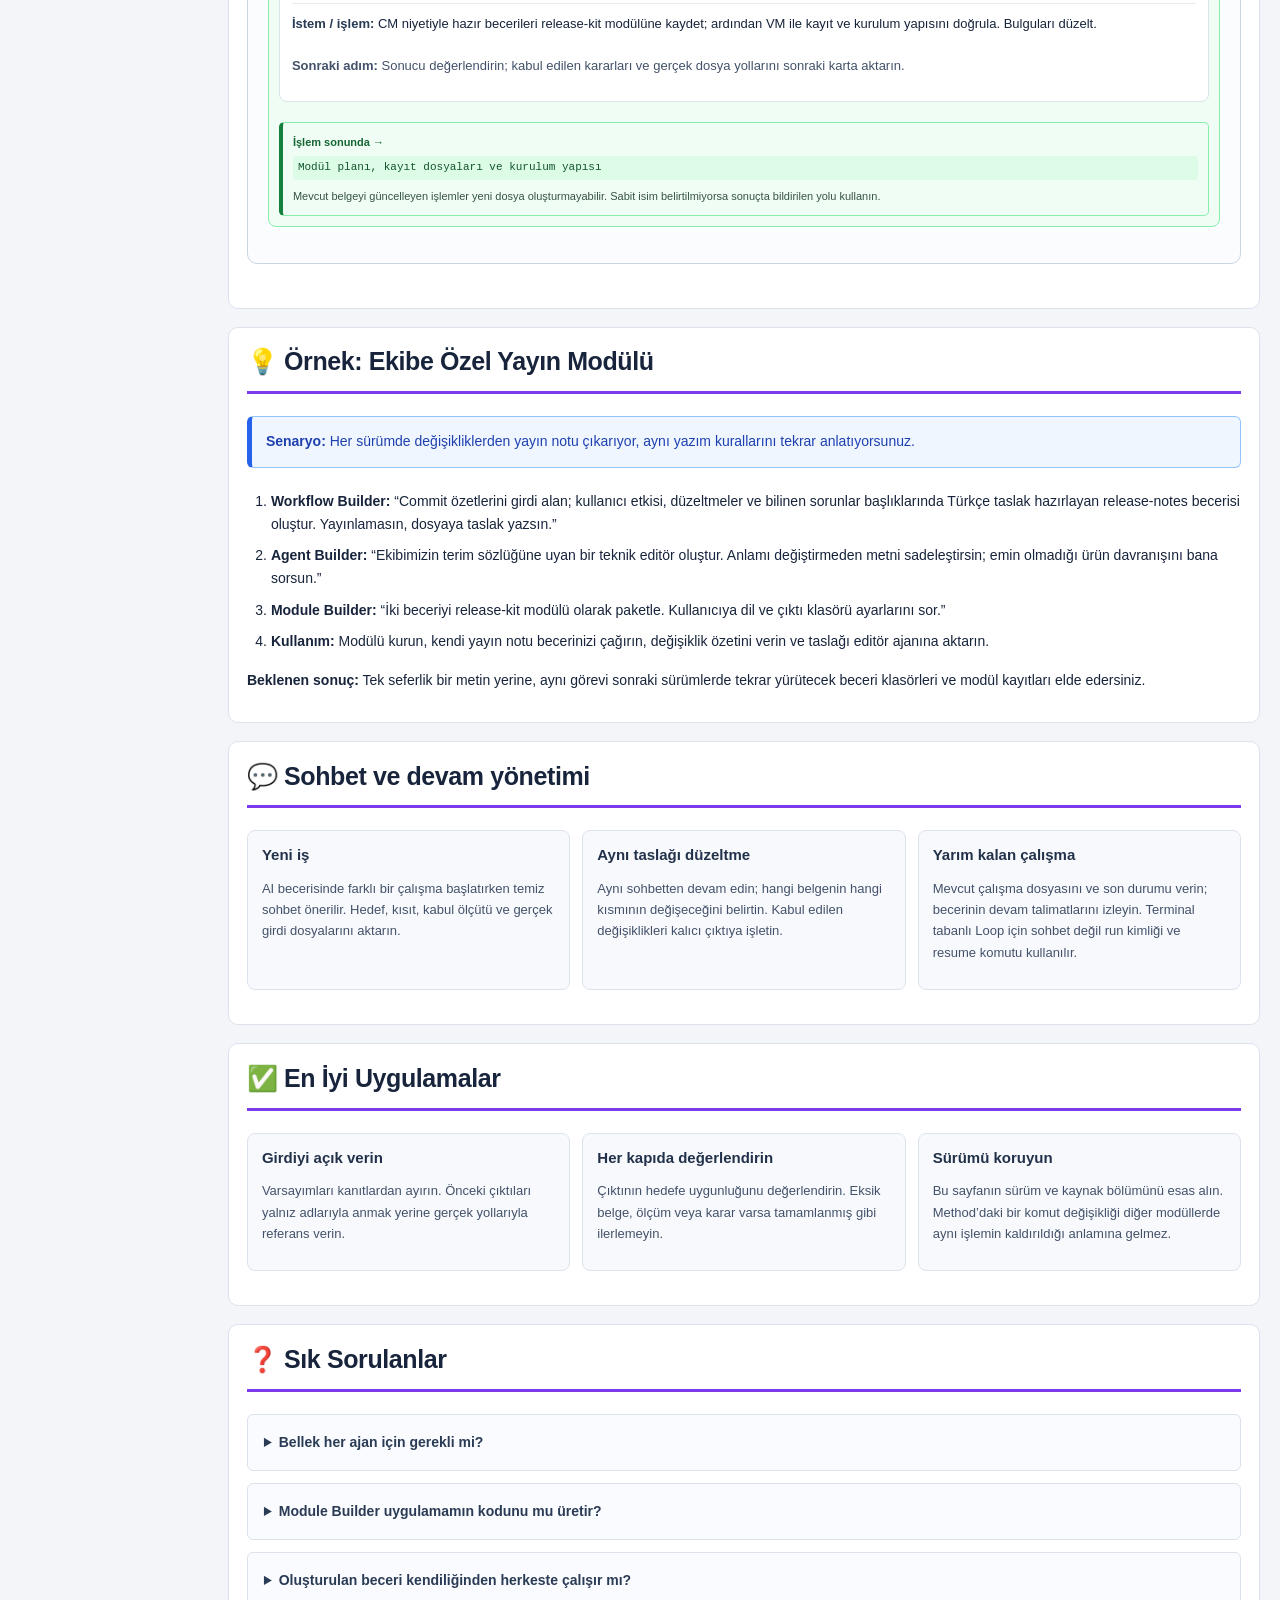
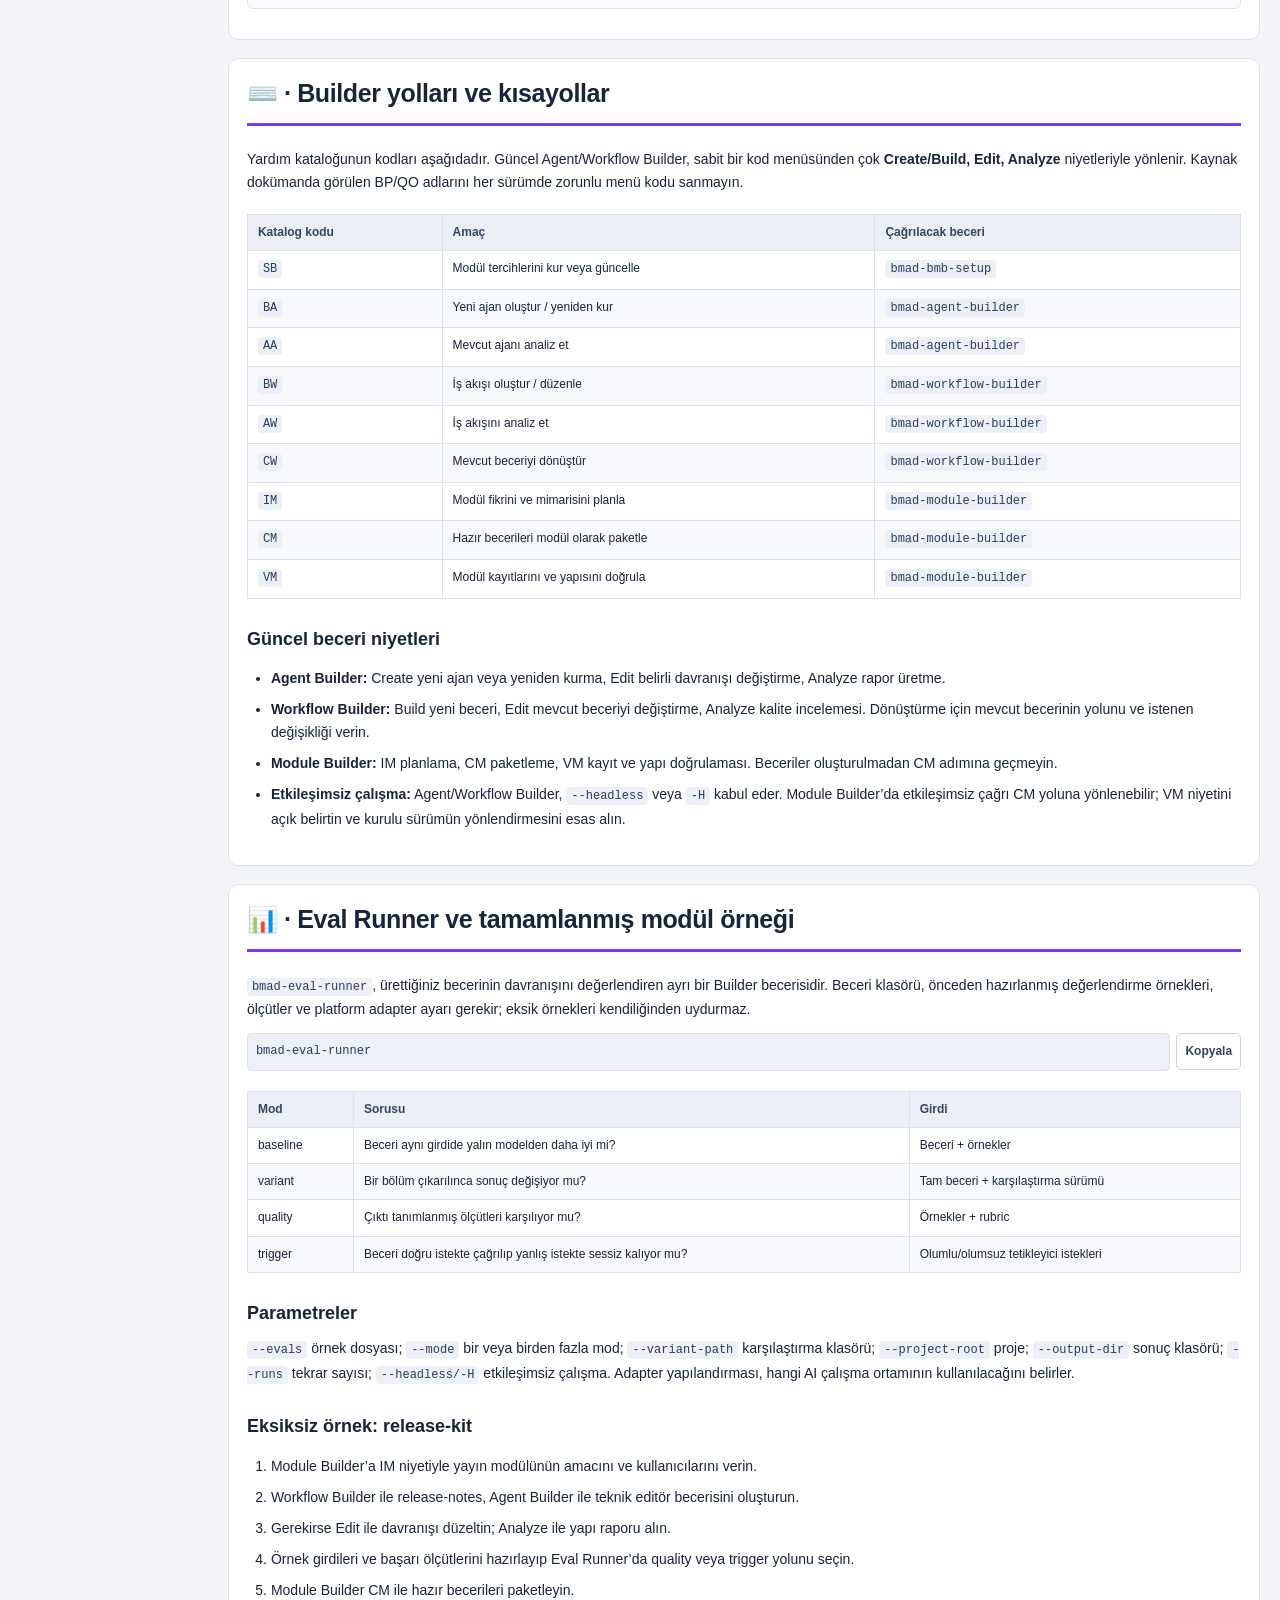
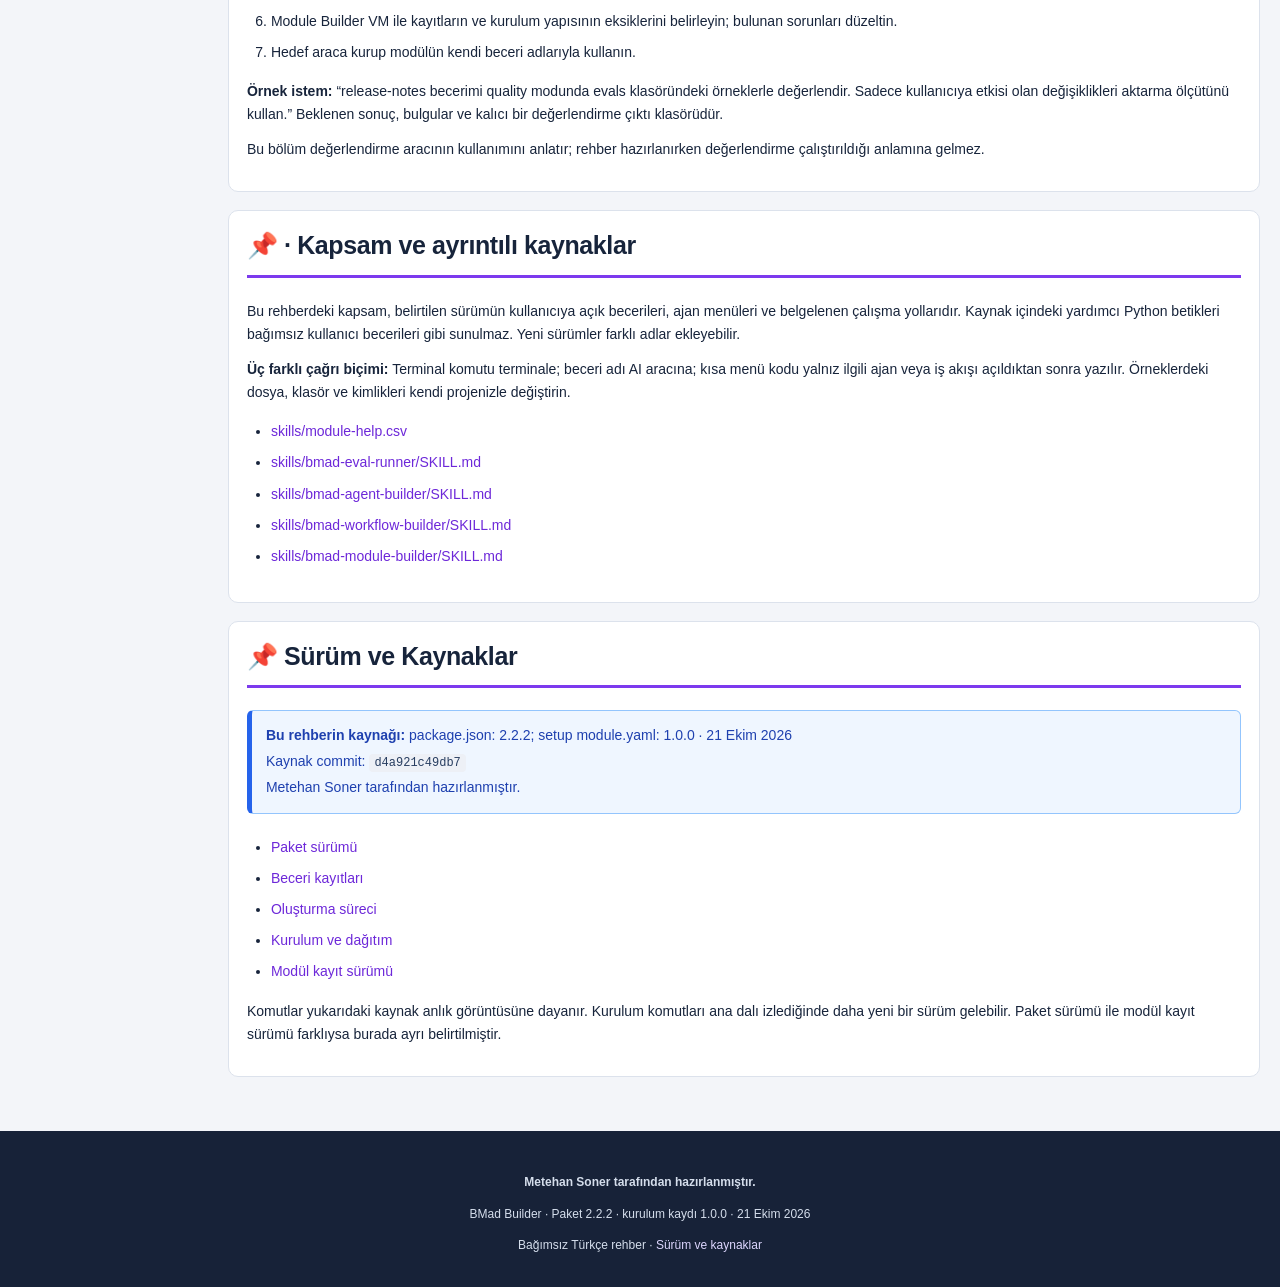
==== commit 61db15df: "Expand ecosystem guides with detailed flows and consistent layouts" ====
--- a/builder.html
+++ b/builder.html
@@ -53,7 +53,7 @@
 <a href="#overview">Genel bakış</a>
 <a href="#installation">Kurulum</a>
 <a href="#agents">Ajanlar / araçlar</a>
-<a href="#workflows">Adım adım kullanım</a>
+<a href="#phase-board">Akış haritası</a><a href="#workflows">Adım adım kullanım</a>
 <a href="#commands">Komutlar</a>
 <a href="#examples">Proje örneği</a>
 <a href="#faq">Sık sorulanlar</a>
@@ -61,7 +61,7 @@
 <a href="#evaluation">Eval Runner ve tamamlanmış modül örneği</a>
 <a href="#coverage">Kapsam ve ayrıntılı kaynaklar</a>
 <a href="#version">Sürüm ve kaynaklar</a>
-</nav>
+<a href="#chat-guide">Sohbet ve devam</a><a href="#best-practices">En iyi uygulamalar</a></nav>
 <div class="guide-content">
 <section class="section" id="overview">
 <h2>🛠️ Builder Nedir?</h2>
@@ -123,7 +123,7 @@
 </div>
 <div class="alert alert-info">Menü kısaltmaları kaynak dokümanlar arasında farklı görünebilir. Doğrudan beceri adını çağırın; oluşturma, düzenleme, dönüştürme veya kalite analizi niyetinizi yazın ve açılan menüyü esas alın.</div>
 </section>
-<section class="section" id="workflows">
+<section class="section" id="phase-board"><h2>🗺️ Akış haritası</h2><div class="flow-legend"><strong>Bu modülün akışı</strong><p>Kırmızı: seçilen örnek yolunda gerekli. Yeşil: önerilen. Açık mor: opsiyonel. Bu gruplama rehber düzenidir; her kullanımda bütün kartlar çalıştırılmaz. Sohbet önerileri kaynakta evrensel zorunluluk olarak sunulmaz. Çıktı adları modülün kendi sürümüne aittir.</p></div><div class="phase-board"><div class="board-column"><h3 class="phase-header phase-1">1. Tasarla</h3><div class="board-stack"><article class="board-item"><div class="board-item-title"><h4>Yayın modülünü planla</h4><span class="flow-badge flow-recommended">ÖNERİLEN</span></div><div class="cmd-wrapper"><code class="cmd">bmad-module-builder</code><button class="copy-text" data-copy="bmad-module-builder">Kopyala</button></div><span class="flow-badge chat-fresh">YENİ SOHBET ÖNERİLİR</span><div class="board-output">→ <code>Modül planı, kayıt dosyaları ve kurulum yapısı</code></div><p>IM niyetiyle release-kit modülünü tasarla: yayın notu yazarı, teknik editör ve kontrol iş akışı. Kullanıcıları, sınırları ve başarı ölçütlerini belirle.</p></article></div></div><div class="board-column"><h3 class="phase-header phase-2">2. Üret</h3><div class="board-stack"><article class="board-item"><div class="board-item-title"><h4>Teknik editör oluştur</h4><span class="flow-badge flow-recommended">ÖNERİLEN</span></div><div class="cmd-wrapper"><code class="cmd">bmad-agent-builder</code><button class="copy-text" data-copy="bmad-agent-builder">Kopyala</button></div><span class="flow-badge chat-fresh">YENİ SOHBET ÖNERİLİR</span><div class="board-output">→ <code>İyileştirme önerileri ve kalite raporu</code></div><p>Yalnız verilen değişikliklerden kullanıcıya dönük yayın notu düzenleyen release-editor ajanı oluştur. Olmayan özellik uydurmasın; belirsiz değişikliği sorsun.</p></article><article class="board-item"><div class="board-item-title"><h4>Yayın notu akışını oluştur</h4><span class="flow-badge flow-recommended">ÖNERİLEN</span></div><div class="cmd-wrapper"><code class="cmd">bmad-workflow-builder</code><button class="copy-text" data-copy="bmad-workflow-builder">Kopyala</button></div><span class="flow-badge chat-fresh">YENİ SOHBET ÖNERİLİR</span><div class="board-output">→ <code>Dönüştürülmüş beceri ve karşılaştırma raporu</code></div><p>release-notes becerisi oluştur: değişiklik listesini oku, kullanıcı etkisini ayır, taslak üret, onay bekle ve onaylanan belgeyi kaydet.</p></article></div></div><div class="board-column"><h3 class="phase-header phase-3">3. Değerlendir</h3><div class="board-stack"><article class="board-item"><div class="board-item-title"><h4>Örneklerle değerlendir</h4><span class="flow-badge flow-optional">OPSİYONEL</span></div><div class="cmd-wrapper"><code class="cmd">bmad-eval-runner</code><button class="copy-text" data-copy="bmad-eval-runner">Kopyala</button></div><span class="flow-badge chat-fresh">YENİ SOHBET ÖNERİLİR</span><div class="board-output">→ <code>Kayıtlı çalışma sonucu; gerçek çıktı yolunu oturum sonunda alın.</code></div><p>release-notes becerisini quality modunda örnek girdilerle değerlendir. Uydurma özellik, iç teknik ayrıntı ve eksik kullanıcı etkisi ölçütlerini kullan.</p></article><article class="board-item"><div class="board-item-title"><h4>Bulgulara göre düzenle</h4><span class="flow-badge flow-recommended">ÖNERİLEN</span></div><div class="cmd-wrapper"><code class="cmd">bmad-workflow-builder</code><button class="copy-text" data-copy="bmad-workflow-builder">Kopyala</button></div><span class="flow-badge chat-fresh">YENİ SOHBET ÖNERİLİR</span><div class="board-output">→ <code>Dönüştürülmüş beceri ve karşılaştırma raporu</code></div><p>Mevcut release-notes becerisini değerlendirme bulgularına göre düzenle. Beklenen davranışı koru, çelişen talimatları gider.</p></article></div></div><div class="board-column"><h3 class="phase-header phase-4">4. Paketle</h3><div class="board-stack"><article class="board-item"><div class="board-item-title"><h4>Paketle ve doğrula</h4><span class="flow-badge flow-recommended">ÖNERİLEN</span></div><div class="cmd-wrapper"><code class="cmd">bmad-module-builder</code><button class="copy-text" data-copy="bmad-module-builder">Kopyala</button></div><span class="flow-badge chat-fresh">YENİ SOHBET ÖNERİLİR</span><div class="board-output">→ <code>Modül planı, kayıt dosyaları ve kurulum yapısı</code></div><p>CM niyetiyle hazır becerileri release-kit modülüne kaydet; ardından VM ile kayıt ve kurulum yapısını doğrula. Bulguları düzelt.</p></article></div></div></div></section><section class="section" id="workflows">
 <h2>📋 Adım Adım Oluşturma</h2>
 <div class="features-grid">
 <article class="feature-card">
@@ -175,7 +175,7 @@
 <div class="usage-row">
 <strong>Örnek istem / kullanım:</strong> Builder modülünü Türkçe iletişim ve Türkçe belge çıktısıyla yapılandır.</div>
 <div class="meta">Beklenen çıktı: Proje yapılandırması ve yardım kayıtları</div>
-</article>
+<div class="flow-guidance"><span class="flow-badge chat-fresh">YENİ SOHBET ÖNERİLİR</span><p>Bu rehberin önerisi: yeni iş akışına dosyalarla başlayın; aynı taslağın düzeltmesini aynı sohbette sürdürün. Kayıtlı işe dönüyorsanız mevcut dosya yolunu verin.</p></div><div class="artifact-output"><strong>İşlem sonunda →</strong><code>Proje yapılandırması ve yardım kayıtları</code></div></article>
 <article class="workflow-item command">
 <h3>Ajan oluşturma</h3>
 <div class="cmd-wrapper">
@@ -189,7 +189,7 @@
 <div class="usage-row">
 <strong>Örnek istem / kullanım:</strong> Önceki derslerde zorlandığım konuları hatırlayan bir İngilizce çalışma koçu oluştur.</div>
 <div class="meta">Beklenen çıktı: SKILL.md ve gerekli destek dosyalarını içeren ajan klasörü</div>
-</article>
+<div class="flow-guidance"><span class="flow-badge chat-fresh">YENİ SOHBET ÖNERİLİR</span><p>Bu rehberin önerisi: yeni iş akışına dosyalarla başlayın; aynı taslağın düzeltmesini aynı sohbette sürdürün. Kayıtlı işe dönüyorsanız mevcut dosya yolunu verin.</p></div><div class="artifact-output"><strong>İşlem sonunda →</strong><code>İyileştirme önerileri ve kalite raporu</code></div></article>
 <article class="workflow-item command">
 <h3>İş akışı oluşturma</h3>
 <div class="cmd-wrapper">
@@ -203,7 +203,7 @@
 <div class="usage-row">
 <strong>Örnek istem / kullanım:</strong> Sürüm değişikliklerini okuyup Türkçe yayın notu taslağı oluşturan bir iş akışı yap.</div>
 <div class="meta">Beklenen çıktı: İş akışı becerisi ve gerektiğinde yardımcı betikler</div>
-</article>
+<div class="flow-guidance"><span class="flow-badge chat-fresh">YENİ SOHBET ÖNERİLİR</span><p>Bu rehberin önerisi: yeni iş akışına dosyalarla başlayın; aynı taslağın düzeltmesini aynı sohbette sürdürün. Kayıtlı işe dönüyorsanız mevcut dosya yolunu verin.</p></div><div class="artifact-output"><strong>İşlem sonunda →</strong><code>Dönüştürülmüş beceri ve karşılaştırma raporu</code></div></article>
 <article class="workflow-item command">
 <h3>Modül planlama ve paketleme</h3>
 <div class="cmd-wrapper">
@@ -217,7 +217,7 @@
 <div class="usage-row">
 <strong>Örnek istem / kullanım:</strong> Yayın notu yazarı ve sürüm kontrol listesini release-kit modülünde birleştir.</div>
 <div class="meta">Beklenen çıktı: Modül planı, kayıt dosyaları ve kurulum yapısı</div>
-</article>
+<div class="flow-guidance"><span class="flow-badge chat-fresh">YENİ SOHBET ÖNERİLİR</span><p>Bu rehberin önerisi: yeni iş akışına dosyalarla başlayın; aynı taslağın düzeltmesini aynı sohbette sürdürün. Kayıtlı işe dönüyorsanız mevcut dosya yolunu verin.</p></div><div class="artifact-output"><strong>İşlem sonunda →</strong><code>Modül planı, kayıt dosyaları ve kurulum yapısı</code></div></article>
 <article class="workflow-item command">
 <h3>Mevcut beceriyi dönüştürme</h3>
 <div class="cmd-wrapper">
@@ -231,7 +231,7 @@
 <div class="usage-row">
 <strong>Örnek istem / kullanım:</strong> Mevcut release-notes beceri klasörünü düzenle: BMAD uyumlu yapıya dönüştür ve davranışını koru.</div>
 <div class="meta">Beklenen çıktı: Dönüştürülmüş beceri ve karşılaştırma raporu</div>
-</article>
+<div class="flow-guidance"><span class="flow-badge chat-fresh">YENİ SOHBET ÖNERİLİR</span><p>Bu rehberin önerisi: yeni iş akışına dosyalarla başlayın; aynı taslağın düzeltmesini aynı sohbette sürdürün. Kayıtlı işe dönüyorsanız mevcut dosya yolunu verin.</p></div><div class="artifact-output"><strong>İşlem sonunda →</strong><code>Dönüştürülmüş beceri ve karşılaştırma raporu</code></div></article>
 <article class="workflow-item command">
 <h3>Ajanı iyileştirme</h3>
 <div class="cmd-wrapper">
@@ -245,11 +245,11 @@
 <div class="usage-row">
 <strong>Örnek istem / kullanım:</strong> agent-english-coach klasöründeki ajanı kalite analiziyle incele; bellekte hangi bilgileri tutacağını netleştir.</div>
 <div class="meta">Beklenen çıktı: İyileştirme önerileri ve kalite raporu</div>
-</article>
+<div class="flow-guidance"><span class="flow-badge chat-fresh">YENİ SOHBET ÖNERİLİR</span><p>Bu rehberin önerisi: yeni iş akışına dosyalarla başlayın; aynı taslağın düzeltmesini aynı sohbette sürdürün. Kayıtlı işe dönüyorsanız mevcut dosya yolunu verin.</p></div><div class="artifact-output"><strong>İşlem sonunda →</strong><code>İyileştirme önerileri ve kalite raporu</code></div></article>
 </div>
 <p id="no-results" hidden>Sonuç bulunamadı.</p>
 </section>
-<section class="section" id="examples">
+<section class="section" id="examples"><h2>💡 Adım adım örnek</h2><div class="scenario-block"><h3 class="scenario-title"><span class="scenario-label">ÖRNEK 1</span>Ekibe özel yayın modülü</h3><div class="alert alert-info">Her sürümde değişiklik listesinden yayın notu hazırlayan, teknik editörle gözden geçirilen paylaşılabilir bir beceri paketi.</div><h4 class="scenario-stage stage-1"><span>AŞAMA 1</span>Tasarla</h4><div class="phases-container"><article class="phase-card"><div class="phase-header phase-1">Yayın modülünü planla</div><div class="phase-content"><div class="flow-guidance"><span class="flow-badge flow-recommended">ÖNERİLEN</span><span class="flow-badge chat-fresh">YENİ SOHBET ÖNERİLİR</span><p>Bu rehberin önerisi: yeni iş akışına dosyalarla başlayın; aynı taslağın düzeltmesini aynı sohbette sürdürün. Kayıtlı işe dönüyorsanız mevcut dosya yolunu verin.</p></div><div class="workflow-item"><div class="cmd-wrapper"><code class="cmd">bmad-module-builder</code><button class="copy-text" data-copy="bmad-module-builder">Kopyala</button></div><div class="usage-row"><strong>İstem / işlem:</strong> IM niyetiyle release-kit modülünü tasarla: yayın notu yazarı, teknik editör ve kontrol iş akışı. Kullanıcıları, sınırları ve başarı ölçütlerini belirle.</div><p><strong>Sonraki adım:</strong> Sonucu değerlendirin; kabul edilen kararları ve gerçek dosya yollarını sonraki karta aktarın.</p></div></div><div class="artifact-output"><strong>İşlem sonunda →</strong><code>Modül planı, kayıt dosyaları ve kurulum yapısı</code><p>Mevcut belgeyi güncelleyen işlemler yeni dosya oluşturmayabilir. Sabit isim belirtilmiyorsa sonuçta bildirilen yolu kullanın.</p></div></article></div><h4 class="scenario-stage stage-2"><span>AŞAMA 2</span>Üret</h4><div class="phases-container"><article class="phase-card"><div class="phase-header phase-2">Teknik editör oluştur</div><div class="phase-content"><div class="flow-guidance"><span class="flow-badge flow-recommended">ÖNERİLEN</span><span class="flow-badge chat-fresh">YENİ SOHBET ÖNERİLİR</span><p>Bu rehberin önerisi: yeni iş akışına dosyalarla başlayın; aynı taslağın düzeltmesini aynı sohbette sürdürün. Kayıtlı işe dönüyorsanız mevcut dosya yolunu verin.</p></div><div class="workflow-item"><div class="cmd-wrapper"><code class="cmd">bmad-agent-builder</code><button class="copy-text" data-copy="bmad-agent-builder">Kopyala</button></div><div class="usage-row"><strong>İstem / işlem:</strong> Yalnız verilen değişikliklerden kullanıcıya dönük yayın notu düzenleyen release-editor ajanı oluştur. Olmayan özellik uydurmasın; belirsiz değişikliği sorsun.</div><p><strong>Sonraki adım:</strong> Sonucu değerlendirin; kabul edilen kararları ve gerçek dosya yollarını sonraki karta aktarın.</p></div></div><div class="artifact-output"><strong>İşlem sonunda →</strong><code>İyileştirme önerileri ve kalite raporu</code><p>Mevcut belgeyi güncelleyen işlemler yeni dosya oluşturmayabilir. Sabit isim belirtilmiyorsa sonuçta bildirilen yolu kullanın.</p></div></article><article class="phase-card"><div class="phase-header phase-2">Yayın notu akışını oluştur</div><div class="phase-content"><div class="flow-guidance"><span class="flow-badge flow-recommended">ÖNERİLEN</span><span class="flow-badge chat-fresh">YENİ SOHBET ÖNERİLİR</span><p>Bu rehberin önerisi: yeni iş akışına dosyalarla başlayın; aynı taslağın düzeltmesini aynı sohbette sürdürün. Kayıtlı işe dönüyorsanız mevcut dosya yolunu verin.</p></div><div class="workflow-item"><div class="cmd-wrapper"><code class="cmd">bmad-workflow-builder</code><button class="copy-text" data-copy="bmad-workflow-builder">Kopyala</button></div><div class="usage-row"><strong>İstem / işlem:</strong> release-notes becerisi oluştur: değişiklik listesini oku, kullanıcı etkisini ayır, taslak üret, onay bekle ve onaylanan belgeyi kaydet.</div><p><strong>Sonraki adım:</strong> Sonucu değerlendirin; kabul edilen kararları ve gerçek dosya yollarını sonraki karta aktarın.</p></div></div><div class="artifact-output"><strong>İşlem sonunda →</strong><code>Dönüştürülmüş beceri ve karşılaştırma raporu</code><p>Mevcut belgeyi güncelleyen işlemler yeni dosya oluşturmayabilir. Sabit isim belirtilmiyorsa sonuçta bildirilen yolu kullanın.</p></div></article></div><h4 class="scenario-stage stage-3"><span>AŞAMA 3</span>Değerlendir</h4><div class="phases-container"><article class="phase-card"><div class="phase-header phase-3">Örneklerle değerlendir</div><div class="phase-content"><div class="flow-guidance"><span class="flow-badge flow-optional">OPSİYONEL</span><span class="flow-badge chat-fresh">YENİ SOHBET ÖNERİLİR</span><p>Bu rehberin önerisi: yeni iş akışına dosyalarla başlayın; aynı taslağın düzeltmesini aynı sohbette sürdürün. Kayıtlı işe dönüyorsanız mevcut dosya yolunu verin.</p></div><div class="workflow-item"><div class="cmd-wrapper"><code class="cmd">bmad-eval-runner</code><button class="copy-text" data-copy="bmad-eval-runner">Kopyala</button></div><div class="usage-row"><strong>İstem / işlem:</strong> release-notes becerisini quality modunda örnek girdilerle değerlendir. Uydurma özellik, iç teknik ayrıntı ve eksik kullanıcı etkisi ölçütlerini kullan.</div><p><strong>Sonraki adım:</strong> Sonucu değerlendirin; kabul edilen kararları ve gerçek dosya yollarını sonraki karta aktarın.</p></div></div><div class="artifact-output"><strong>İşlem sonunda →</strong><code>Kayıtlı çalışma sonucu; gerçek çıktı yolunu oturum sonunda alın.</code><p>Mevcut belgeyi güncelleyen işlemler yeni dosya oluşturmayabilir. Sabit isim belirtilmiyorsa sonuçta bildirilen yolu kullanın.</p></div></article><article class="phase-card"><div class="phase-header phase-3">Bulgulara göre düzenle</div><div class="phase-content"><div class="flow-guidance"><span class="flow-badge flow-recommended">ÖNERİLEN</span><span class="flow-badge chat-fresh">YENİ SOHBET ÖNERİLİR</span><p>Bu rehberin önerisi: yeni iş akışına dosyalarla başlayın; aynı taslağın düzeltmesini aynı sohbette sürdürün. Kayıtlı işe dönüyorsanız mevcut dosya yolunu verin.</p></div><div class="workflow-item"><div class="cmd-wrapper"><code class="cmd">bmad-workflow-builder</code><button class="copy-text" data-copy="bmad-workflow-builder">Kopyala</button></div><div class="usage-row"><strong>İstem / işlem:</strong> Mevcut release-notes becerisini değerlendirme bulgularına göre düzenle. Beklenen davranışı koru, çelişen talimatları gider.</div><p><strong>Sonraki adım:</strong> Sonucu değerlendirin; kabul edilen kararları ve gerçek dosya yollarını sonraki karta aktarın.</p></div></div><div class="artifact-output"><strong>İşlem sonunda →</strong><code>Dönüştürülmüş beceri ve karşılaştırma raporu</code><p>Mevcut belgeyi güncelleyen işlemler yeni dosya oluşturmayabilir. Sabit isim belirtilmiyorsa sonuçta bildirilen yolu kullanın.</p></div></article></div><h4 class="scenario-stage stage-4"><span>AŞAMA 4</span>Paketle</h4><div class="phases-container"><article class="phase-card"><div class="phase-header phase-4">Paketle ve doğrula</div><div class="phase-content"><div class="flow-guidance"><span class="flow-badge flow-recommended">ÖNERİLEN</span><span class="flow-badge chat-fresh">YENİ SOHBET ÖNERİLİR</span><p>Bu rehberin önerisi: yeni iş akışına dosyalarla başlayın; aynı taslağın düzeltmesini aynı sohbette sürdürün. Kayıtlı işe dönüyorsanız mevcut dosya yolunu verin.</p></div><div class="workflow-item"><div class="cmd-wrapper"><code class="cmd">bmad-module-builder</code><button class="copy-text" data-copy="bmad-module-builder">Kopyala</button></div><div class="usage-row"><strong>İstem / işlem:</strong> CM niyetiyle hazır becerileri release-kit modülüne kaydet; ardından VM ile kayıt ve kurulum yapısını doğrula. Bulguları düzelt.</div><p><strong>Sonraki adım:</strong> Sonucu değerlendirin; kabul edilen kararları ve gerçek dosya yollarını sonraki karta aktarın.</p></div></div><div class="artifact-output"><strong>İşlem sonunda →</strong><code>Modül planı, kayıt dosyaları ve kurulum yapısı</code><p>Mevcut belgeyi güncelleyen işlemler yeni dosya oluşturmayabilir. Sabit isim belirtilmiyorsa sonuçta bildirilen yolu kullanın.</p></div></article></div></div></section><section class="section" id="example-reference">
 <h2>💡 Örnek: Ekibe Özel Yayın Modülü</h2>
 <div class="alert alert-info">
 <strong>Senaryo:</strong> Her sürümde değişikliklerden yayın notu çıkarıyor, aynı yazım kurallarını tekrar anlatıyorsunuz.</div>
@@ -266,7 +266,7 @@
 <p>
 <strong>Beklenen sonuç:</strong> Tek seferlik bir metin yerine, aynı görevi sonraki sürümlerde tekrar yürütecek beceri klasörleri ve modül kayıtları elde edersiniz.</p>
 </section>
-<section class="section" id="faq">
+<section class="section" id="chat-guide"><h2>💬 Sohbet ve devam yönetimi</h2><div class="features-grid"><article class="feature-card"><h3>Yeni iş</h3><p>AI becerisinde farklı bir çalışma başlatırken temiz sohbet önerilir. Hedef, kısıt, kabul ölçütü ve gerçek girdi dosyalarını aktarın.</p></article><article class="feature-card"><h3>Aynı taslağı düzeltme</h3><p>Aynı sohbetten devam edin; hangi belgenin hangi kısmının değişeceğini belirtin. Kabul edilen değişiklikleri kalıcı çıktıya işletin.</p></article><article class="feature-card"><h3>Yarım kalan çalışma</h3><p>Mevcut çalışma dosyasını ve son durumu verin; becerinin devam talimatlarını izleyin. Terminal tabanlı Loop için sohbet değil run kimliği ve resume komutu kullanılır.</p></article></div></section><section class="section" id="best-practices"><h2>✅ En İyi Uygulamalar</h2><div class="features-grid"><article class="feature-card"><h3>Girdiyi açık verin</h3><p>Varsayımları kanıtlardan ayırın. Önceki çıktıları yalnız adlarıyla anmak yerine gerçek yollarıyla referans verin.</p></article><article class="feature-card"><h3>Her kapıda değerlendirin</h3><p>Çıktının hedefe uygunluğunu değerlendirin. Eksik belge, ölçüm veya karar varsa tamamlanmış gibi ilerlemeyin.</p></article><article class="feature-card"><h3>Sürümü koruyun</h3><p>Bu sayfanın sürüm ve kaynak bölümünü esas alın. Method’daki bir komut değişikliği diğer modüllerde aynı işlemin kaldırıldığı anlamına gelmez.</p></article></div></section><section class="section" id="faq">
 <h2>❓ Sık Sorulanlar</h2>
 <details>
 <summary>Bellek her ajan için gerekli mi?</summary>
@@ -317,5 +317,5 @@
 </footer>
 <div id="copy-status" role="status" aria-live="polite">
 </div>
-</body>
+<dialog id="workflow-dialog" aria-labelledby="workflow-dialog-title"><button type="button" class="dialog-close" autofocus>Kapat ×</button><h2 id="workflow-dialog-title"></h2><p class="dialog-note"></p><ol class="dialog-steps"></ol><a class="dialog-source" target="_blank" rel="noopener">Bu modülün kaynak tanımı ↗</a></dialog><script id="workflow-details" type="application/json">{"bmad-bmb-setup": {"steps": ["Overview", "On Activation", "Collect Configuration", "Write Files", "Create Output Directories", "Cleanup Legacy Directories", "Confirm", "Outcome"], "source": "https://github.com/bmad-code-org/bmad-builder/blob/d4a921c49db71ad09c2dc62b8e62266b1f26ca4f/skills/bmad-bmb-setup/SKILL.md", "sourceOutline": true}, "bmad-agent-builder": {"steps": ["Resolution rules", "The three-type gradient", "On Activation", "Intents"], "source": "https://github.com/bmad-code-org/bmad-builder/blob/d4a921c49db71ad09c2dc62b8e62266b1f26ca4f/skills/bmad-agent-builder/SKILL.md", "sourceOutline": true}, "bmad-module-builder": {"steps": ["Overview", "On Activation"], "source": "https://github.com/bmad-code-org/bmad-builder/blob/d4a921c49db71ad09c2dc62b8e62266b1f26ca4f/skills/bmad-module-builder/SKILL.md", "sourceOutline": true}, "bmad-eval-runner": {"steps": ["The four modes", "Args", "On activation", "Run execution", "Artifacts", "Outcomes"], "source": "https://github.com/bmad-code-org/bmad-builder/blob/d4a921c49db71ad09c2dc62b8e62266b1f26ca4f/skills/bmad-eval-runner/SKILL.md", "sourceOutline": true}, "bmad-workflow-builder": {"steps": ["Resolution rules", "On Activation", "Intents"], "source": "https://github.com/bmad-code-org/bmad-builder/blob/d4a921c49db71ad09c2dc62b8e62266b1f26ca4f/skills/bmad-workflow-builder/SKILL.md", "sourceOutline": true}, "setup-skill-template": {"steps": ["Overview", "On Activation", "Collect Configuration", "Write Files", "Create Output Directories", "Cleanup Legacy Directories", "Confirm", "Outcome"], "source": "https://github.com/bmad-code-org/bmad-builder/blob/d4a921c49db71ad09c2dc62b8e62266b1f26ca4f/skills/bmad-module-builder/assets/setup-skill-template/SKILL.md", "sourceOutline": true}, "bmad-agent-creative-muse": {"steps": ["The Three Laws", "The Sacred Truth", "Stay in Character", "Persistent Memory (Critical Directive)", "Conventions", "On Activation"], "source": "https://github.com/bmad-code-org/bmad-builder/blob/d4a921c49db71ad09c2dc62b8e62266b1f26ca4f/samples/bmad-agent-creative-muse/SKILL.md", "sourceOutline": true}, "bmad-agent-dream-weaver": {"steps": ["The Sacred Truth", "Stay in Character", "Persistent Memory (Critical Directive)", "Communication Style", "Principles", "Conventions", "On Activation"], "source": "https://github.com/bmad-code-org/bmad-builder/blob/d4a921c49db71ad09c2dc62b8e62266b1f26ca4f/samples/bmad-agent-dream-weaver/SKILL.md", "sourceOutline": true}, "bmad-excalidraw": {"steps": ["Overview", "Activation Mode Detection", "On Activation", "Stages", "Scripts"], "source": "https://github.com/bmad-code-org/bmad-builder/blob/d4a921c49db71ad09c2dc62b8e62266b1f26ca4f/samples/bmad-excalidraw/SKILL.md", "sourceOutline": true}, "sample-module-setup": {"steps": ["Overview", "On Activation", "Collect Configuration", "Write Files", "Create Output Directories", "Cleanup Legacy Directories", "Confirm", "Outcome"], "source": "https://github.com/bmad-code-org/bmad-builder/blob/d4a921c49db71ad09c2dc62b8e62266b1f26ca4f/samples/sample-module-setup/SKILL.md", "sourceOutline": true}, "bmad-agent-diagram-reviewer": {"steps": ["Overview", "Identity", "Communication Style", "Principles", "On Activation", "Capabilities", "Session Close"], "source": "https://github.com/bmad-code-org/bmad-builder/blob/d4a921c49db71ad09c2dc62b8e62266b1f26ca4f/samples/bmad-agent-diagram-reviewer/SKILL.md", "sourceOutline": true}, "bmad-agent-code-coach": {"steps": ["The Three Laws", "The Sacred Truth", "Stay in Character", "Persistent Memory (Critical Directive)", "Conventions", "On Activation"], "source": "https://github.com/bmad-code-org/bmad-builder/blob/d4a921c49db71ad09c2dc62b8e62266b1f26ca4f/samples/bmad-agent-code-coach/SKILL.md", "sourceOutline": true}, "bmad-agent-sentinel": {"steps": ["The Three Laws", "The Sacred Truth", "Stay in Character", "Persistent Memory (Critical Directive)", "Conventions", "On Activation"], "source": "https://github.com/bmad-code-org/bmad-builder/blob/d4a921c49db71ad09c2dc62b8e62266b1f26ca4f/samples/bmad-agent-sentinel/SKILL.md", "sourceOutline": true}}</script></body>
 </html>
--- a/assets/ecosystem.css
+++ b/assets/ecosystem.css
@@ -168,3 +168,63 @@
 .phase-card:has(.phase-2) { border-color: #c4b5fd; background: #f5f3ff; }
 .phase-card:has(.phase-3) { border-color: #fdba74; background: #fff7ed; }
 .phase-card:has(.phase-4) { border-color: #86efac; background: #f0fdf4; }
+
+.chat-note { padding: 7px 9px; border-left: 3px solid #2563eb; border-radius: 3px; background: #eff6ff; color: #1e40af !important; font-size: 11px !important; font-weight: 650; line-height: 1.6 !important; }
+
+/* Scenario titles and their nested stages have distinct hierarchy. */
+.scenario-block { margin: 26px 0; padding: 20px; border: 1px solid #cbd5e1; border-radius: 10px; background: #fbfcfe; }
+.scenario-title { display: flex; flex-direction: column; align-items: flex-start; gap: 7px; margin: 0 0 18px; padding-bottom: 14px; border-bottom: 2px solid #cbd5e1; font-size: 22px; }
+.scenario-label { font-size: 10px; font-weight: 800; letter-spacing: 1.2px; color: #64748b; }
+.scenario-stage { display: flex; align-items: center; flex-wrap: wrap; gap: 10px; margin: 26px 0 12px; padding: 10px 12px; border-left: 4px solid var(--stage-color); border-radius: 4px; background: var(--stage-bg); color: var(--stage-color); font-size: 15px; }
+.scenario-stage span { font-size: 10px; letter-spacing: .6px; font-weight: 800; padding-right: 10px; border-right: 1px solid currentColor; }
+.stage-1 { --stage-color: #1d4ed8; --stage-bg: #eff6ff; }
+.stage-2 { --stage-color: #6d28d9; --stage-bg: #f5f3ff; }
+.stage-3 { --stage-color: #c2410c; --stage-bg: #fff7ed; }
+.stage-4 { --stage-color: #15803d; --stage-bg: #f0fdf4; }
+@media (max-width: 600px) { .scenario-block { padding: 12px; margin: 20px 0; } .scenario-title { font-size: 19px; } }
+
+.flow-guidance { display: grid; gap: 9px; padding: 10px; border: 1px solid #dbe2eb; border-radius: 6px; background: #fff; }
+.flow-guidance-row { display: flex; flex-direction: column; align-items: flex-start; gap: 4px; font-size: 11px; line-height: 1.55; color: #475569; }
+.flow-badge { display: inline-block; padding: 3px 7px; border-radius: 4px; font-size: 10px; line-height: 1.5; font-weight: 800; letter-spacing: .2px; vertical-align: middle; }
+.flow-required { background: #b91c1c; color: #fff; }
+.flow-recommended { background: #15803d; color: #fff; }
+.flow-optional { background: #e0e7ff; color: #3730a3; border: 1px solid #a5b4fc; }
+.chat-fresh { background: #1d4ed8; color: #fff; }
+.chat-same { background: #0f766e; color: #fff; }
+.chat-resume { background: #6d28d9; color: #fff; }
+.flow-legend { padding: 12px 14px; margin: 16px 0 22px; border: 1px solid #cbd5e1; border-radius: 6px; background: #f8fafc; font-size: 12px; }
+.flow-legend p { margin: 7px 0; }
+
+.artifact-output { margin: 10px; padding: 10px; border: 1px solid #86efac; border-left: 4px solid #15803d; border-radius: 5px; background: #f0fdf4; min-width: 0; font-size: 11px; }
+.artifact-output > strong { display: block; color: #166534; margin-bottom: 5px; }
+.artifact-output > code { display: block; color: #14532d; background: #dcfce7; font-size: 11px; white-space: normal; overflow-wrap: anywhere; }
+.artifact-output p { color: #365344; font-size: 11px; line-height: 1.65; margin: 7px 0 0; }
+
+.phase-board { display: grid; grid-template-columns: repeat(4, minmax(0, 1fr)); gap: 12px; align-items: stretch; margin-top: 20px; }
+.board-column { min-width: 0; border: 1px solid #dce2ec; border-radius: 7px; background: #fff; }
+.board-column > h3 { margin: 0; font-size: 13px; }
+.board-stack { display: grid; align-content: start; gap: 10px; padding: 8px; }
+.board-item { min-width: 0; padding: 10px; border: 1px solid #dce2ec; border-radius: 6px; background: #f8fafc; }
+.board-item:has(.flow-required) { border-left: 3px solid #dc2626; }
+.board-item-title { display: flex; flex-wrap: wrap; align-items: baseline; justify-content: space-between; gap: 6px; }
+.board-item-title h4 { flex: 1 1 100px; margin: 0; font-size: 12px; }
+.board-item .cmd-wrapper { flex-wrap: nowrap; gap: 5px; margin: 10px 0 7px; }
+.board-item .cmd { flex: 1 1 0; padding: 5px 6px; font-size: 10px; background: #1e293b; color: #e0f2fe; }
+.board-item .copy-text { padding: 5px 7px; min-height: 30px; }
+.board-role { font-size: 10px; color: #526178; }
+.board-output { margin: 6px 0; color: #15803d; font-size: 11px; }
+.board-output code { font-size: 10px; color: #166534; background: #dcfce7; }
+.board-chat { margin: 7px 0; }
+.board-item p { font-size: 11px; line-height: 1.55; margin: 6px 0 0; }
+@container (max-width: 850px) { .phase-board { grid-template-columns: repeat(2, minmax(0, 1fr)); } }
+@container (max-width: 460px) { .phase-board { grid-template-columns: 1fr; } }
+.workflow-details-button { display: inline-block; margin: 7px 10px; padding: 4px 7px; border: 1px solid #93c5fd; border-radius: 4px; background: #dbeafe; color: #1e40af; font-size: 10px; font-weight: 700; }
+.board-item .workflow-details-button { margin: 7px 0 0; }
+#workflow-dialog { width: min(640px, calc(100% - 28px)); max-height: 85dvh; overflow: auto; padding: 24px; border: 1px solid #c4b5fd; border-radius: 12px; color: #17243b; background: white; box-shadow: 0 20px 70px #0f172a33; }
+#workflow-dialog::backdrop { background: #0f172a99; }
+#workflow-dialog h2 { font-size: 20px; margin-top: 14px; }
+.dialog-close { display: block; margin-left: auto; border: 1px solid #cbd5e1; border-radius: 5px; padding: 6px 10px; background: #f8fafc; color: #334155; }
+.dialog-note { font-size: 13px; color: #526178; }
+.dialog-steps li { padding: 8px; border-bottom: 1px solid #e2e8f0; font-size: 14px; }
+
+.chat-terminal { background: #334155; color: #fff; }
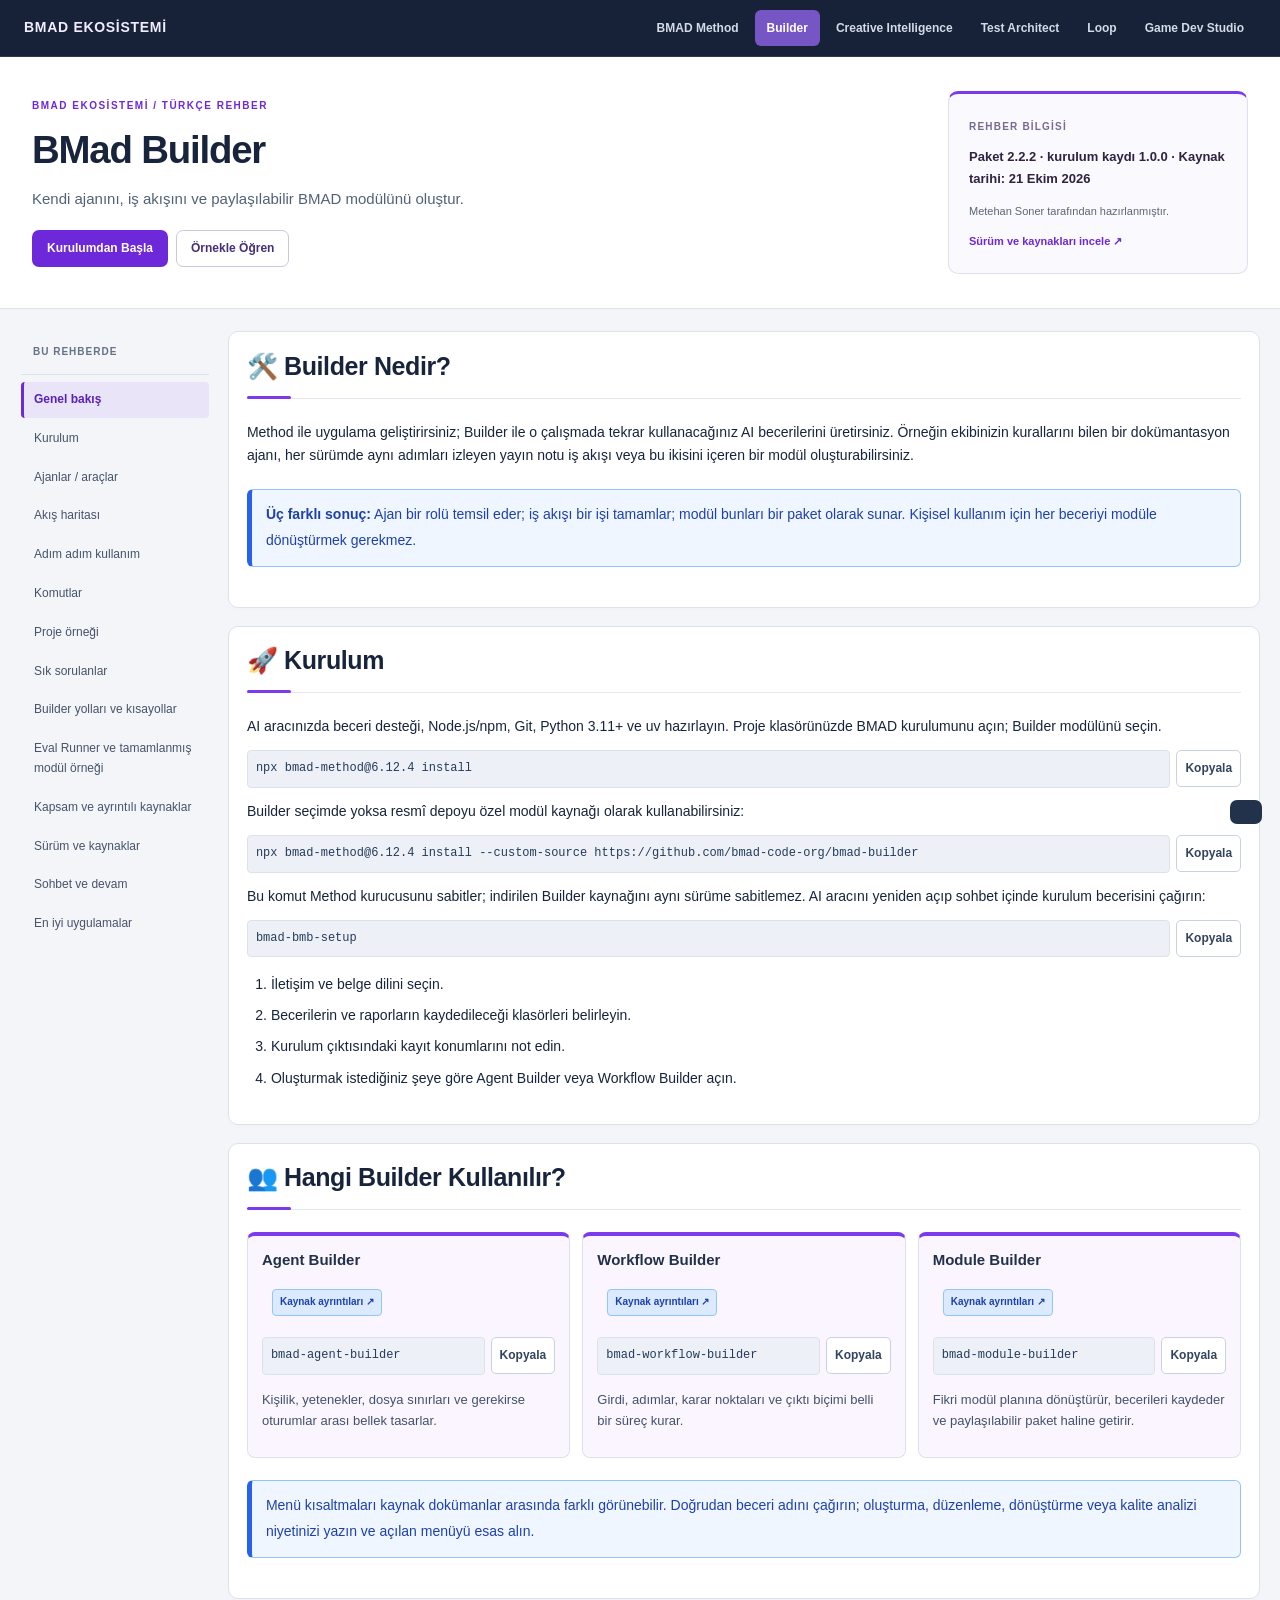
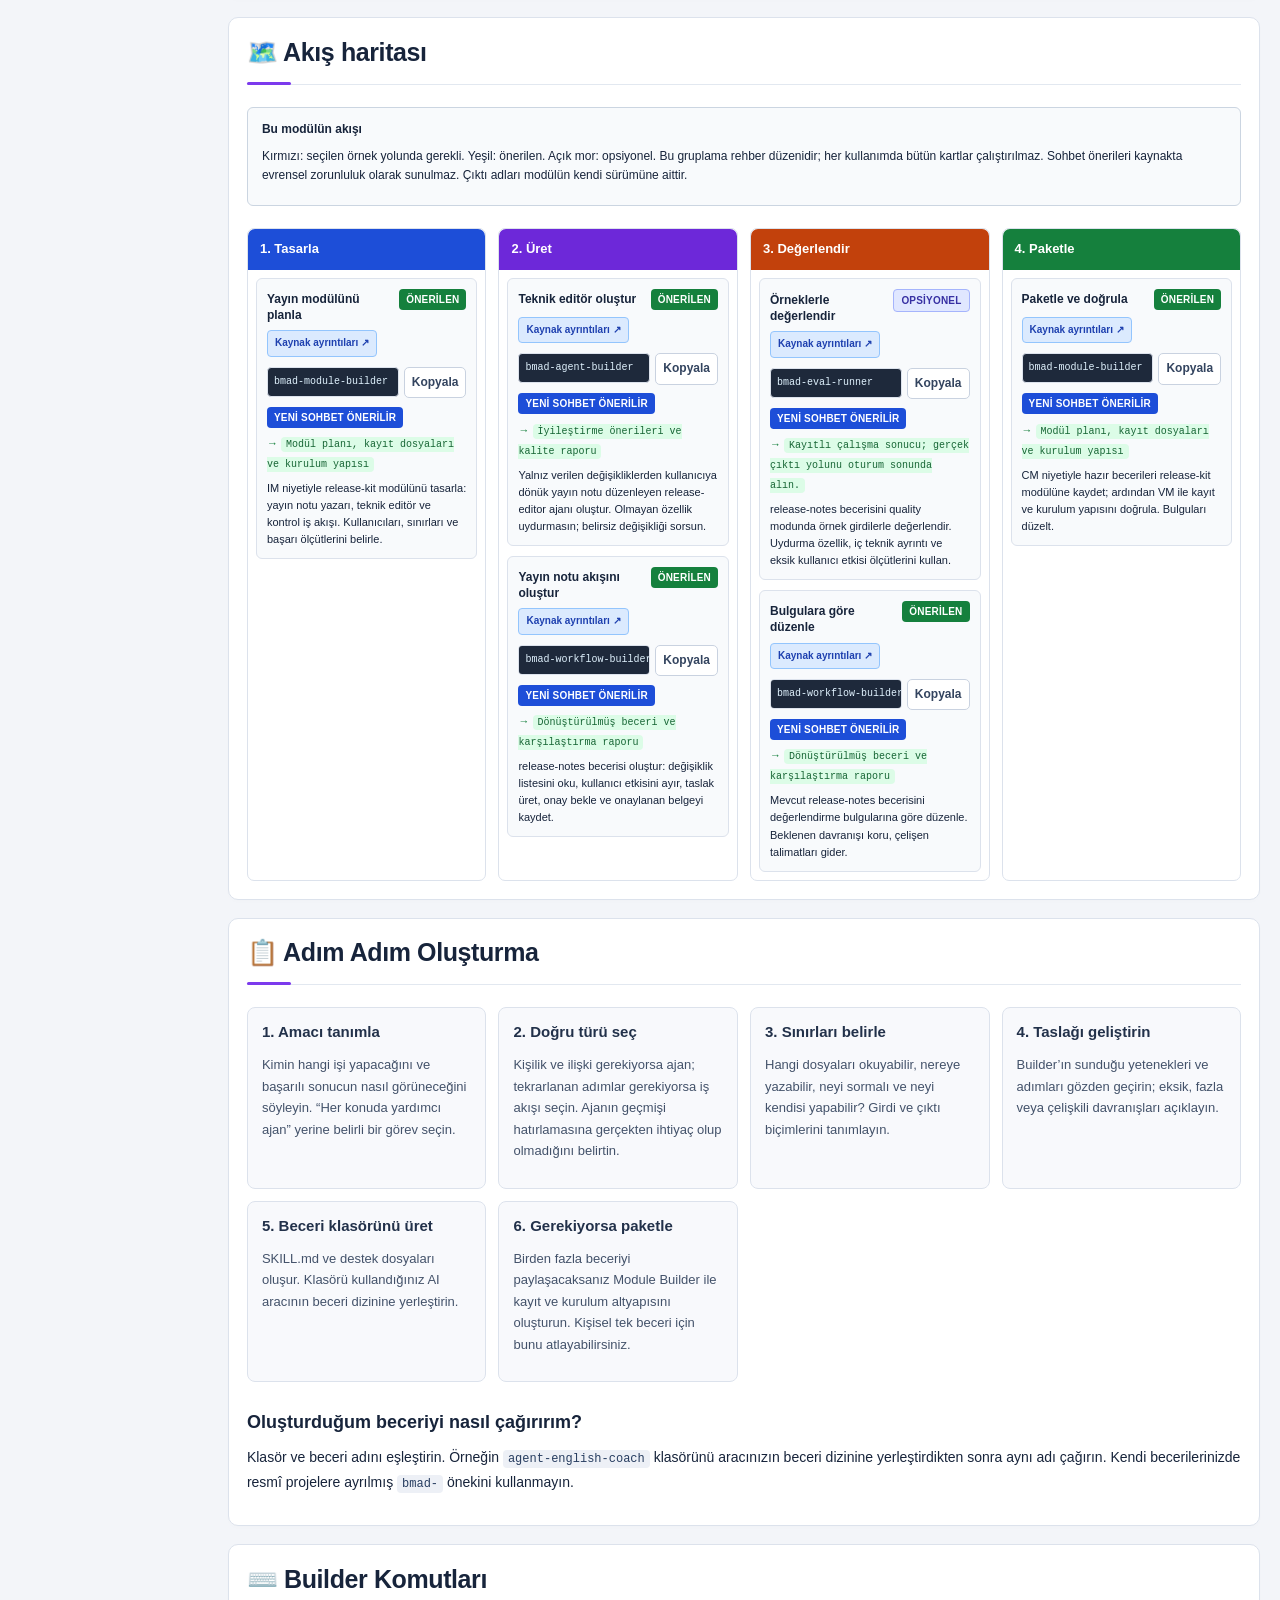
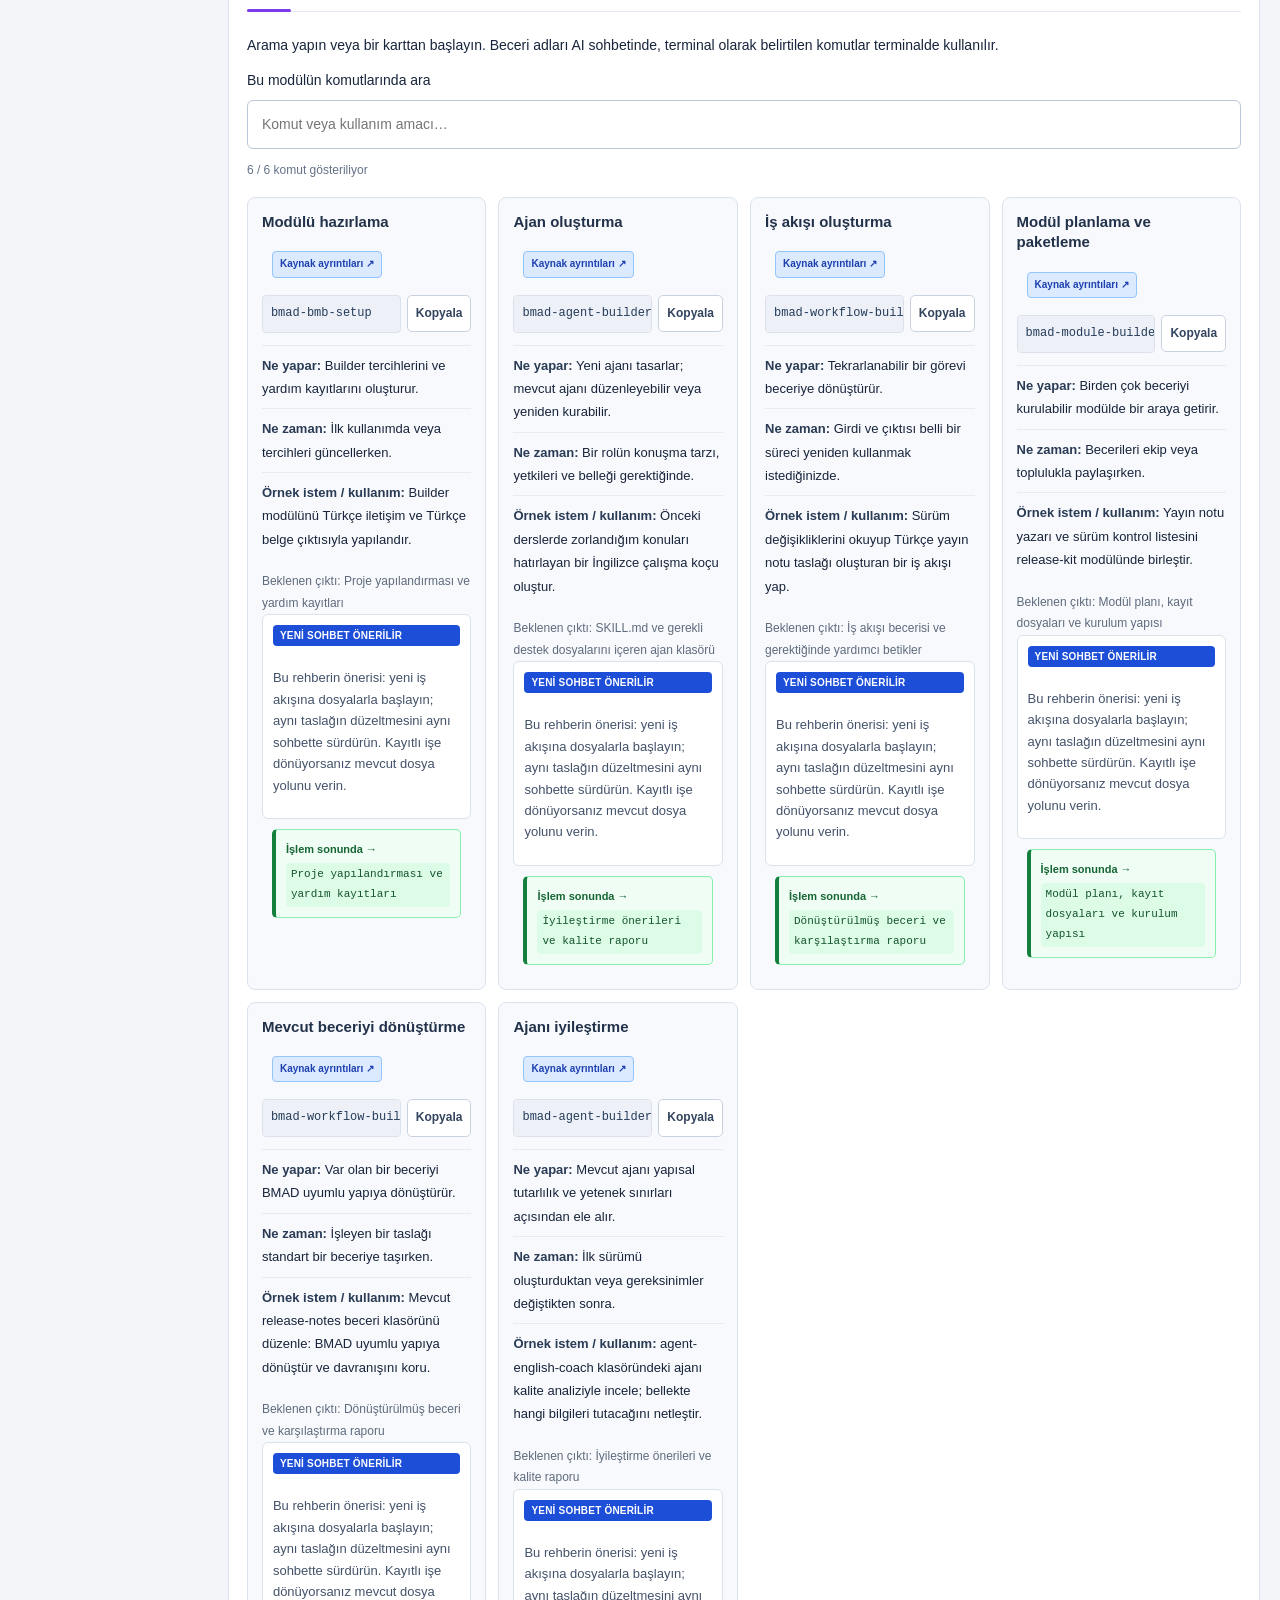
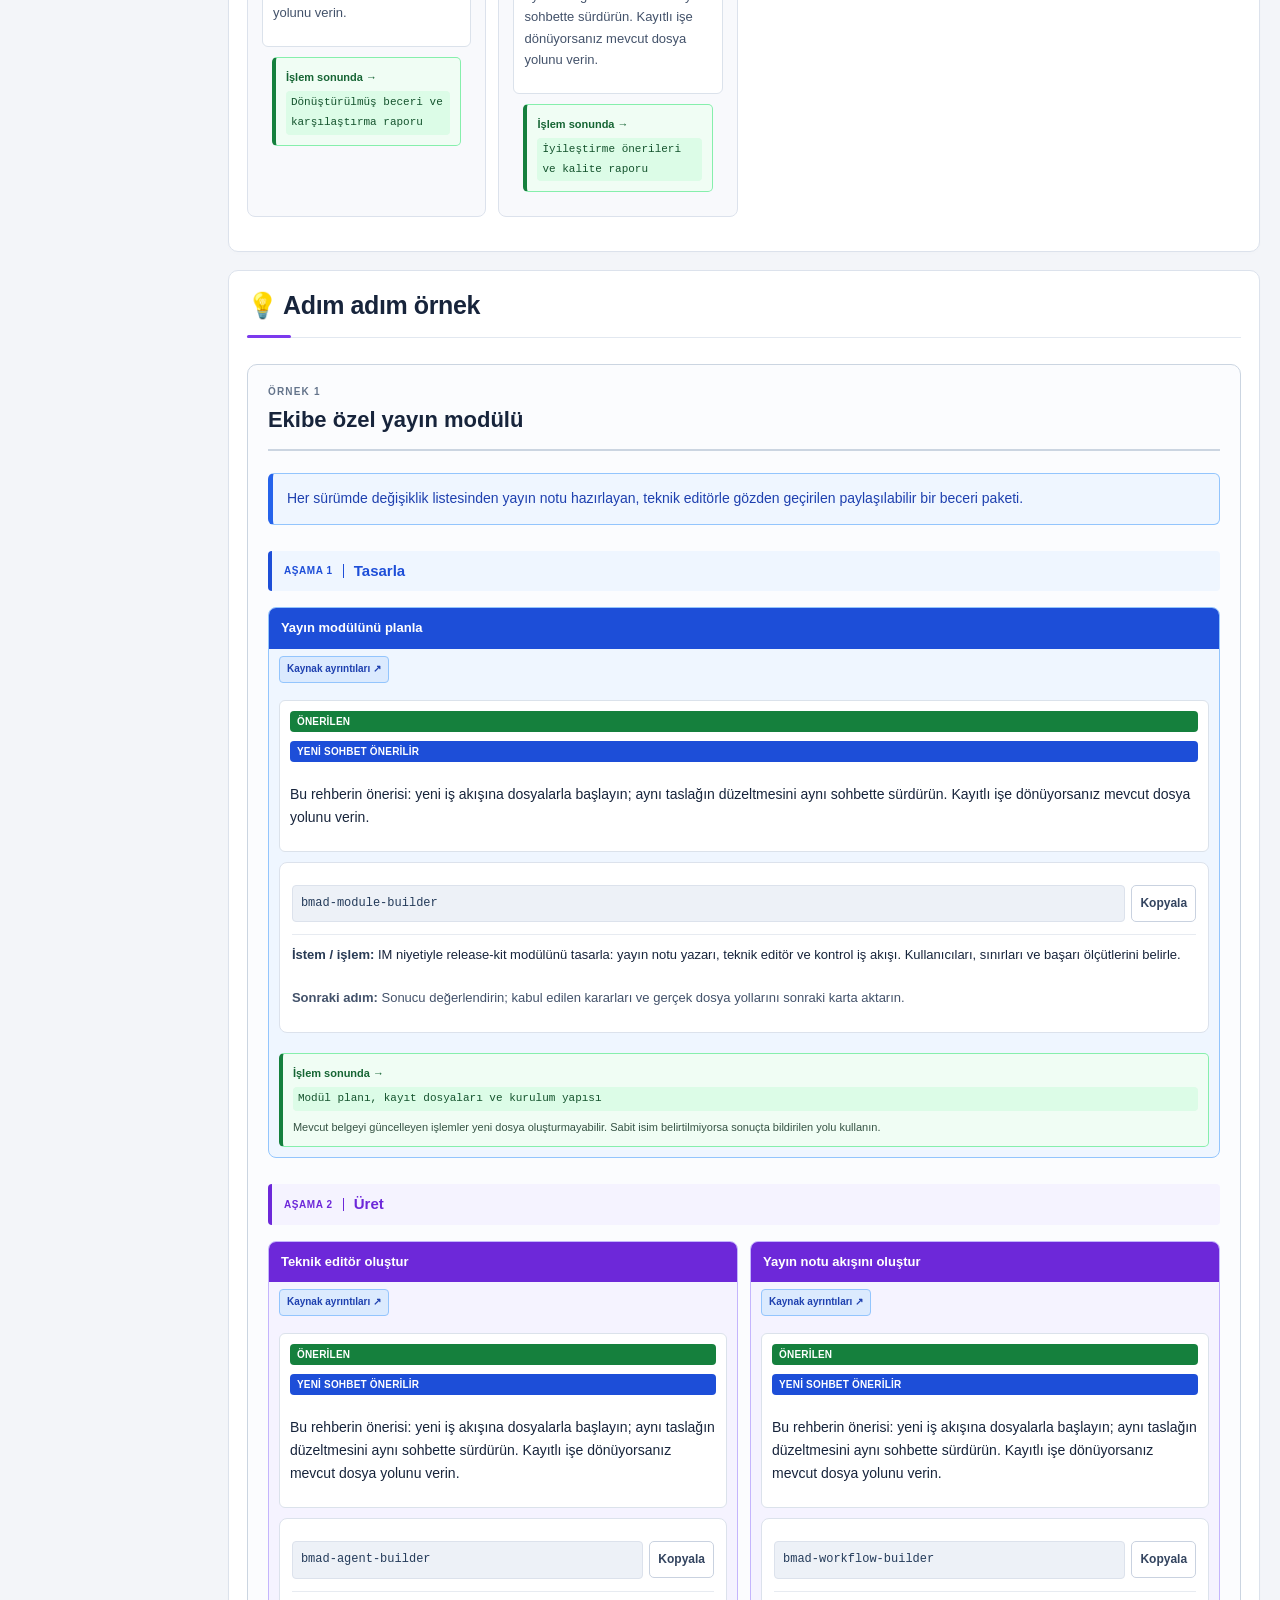
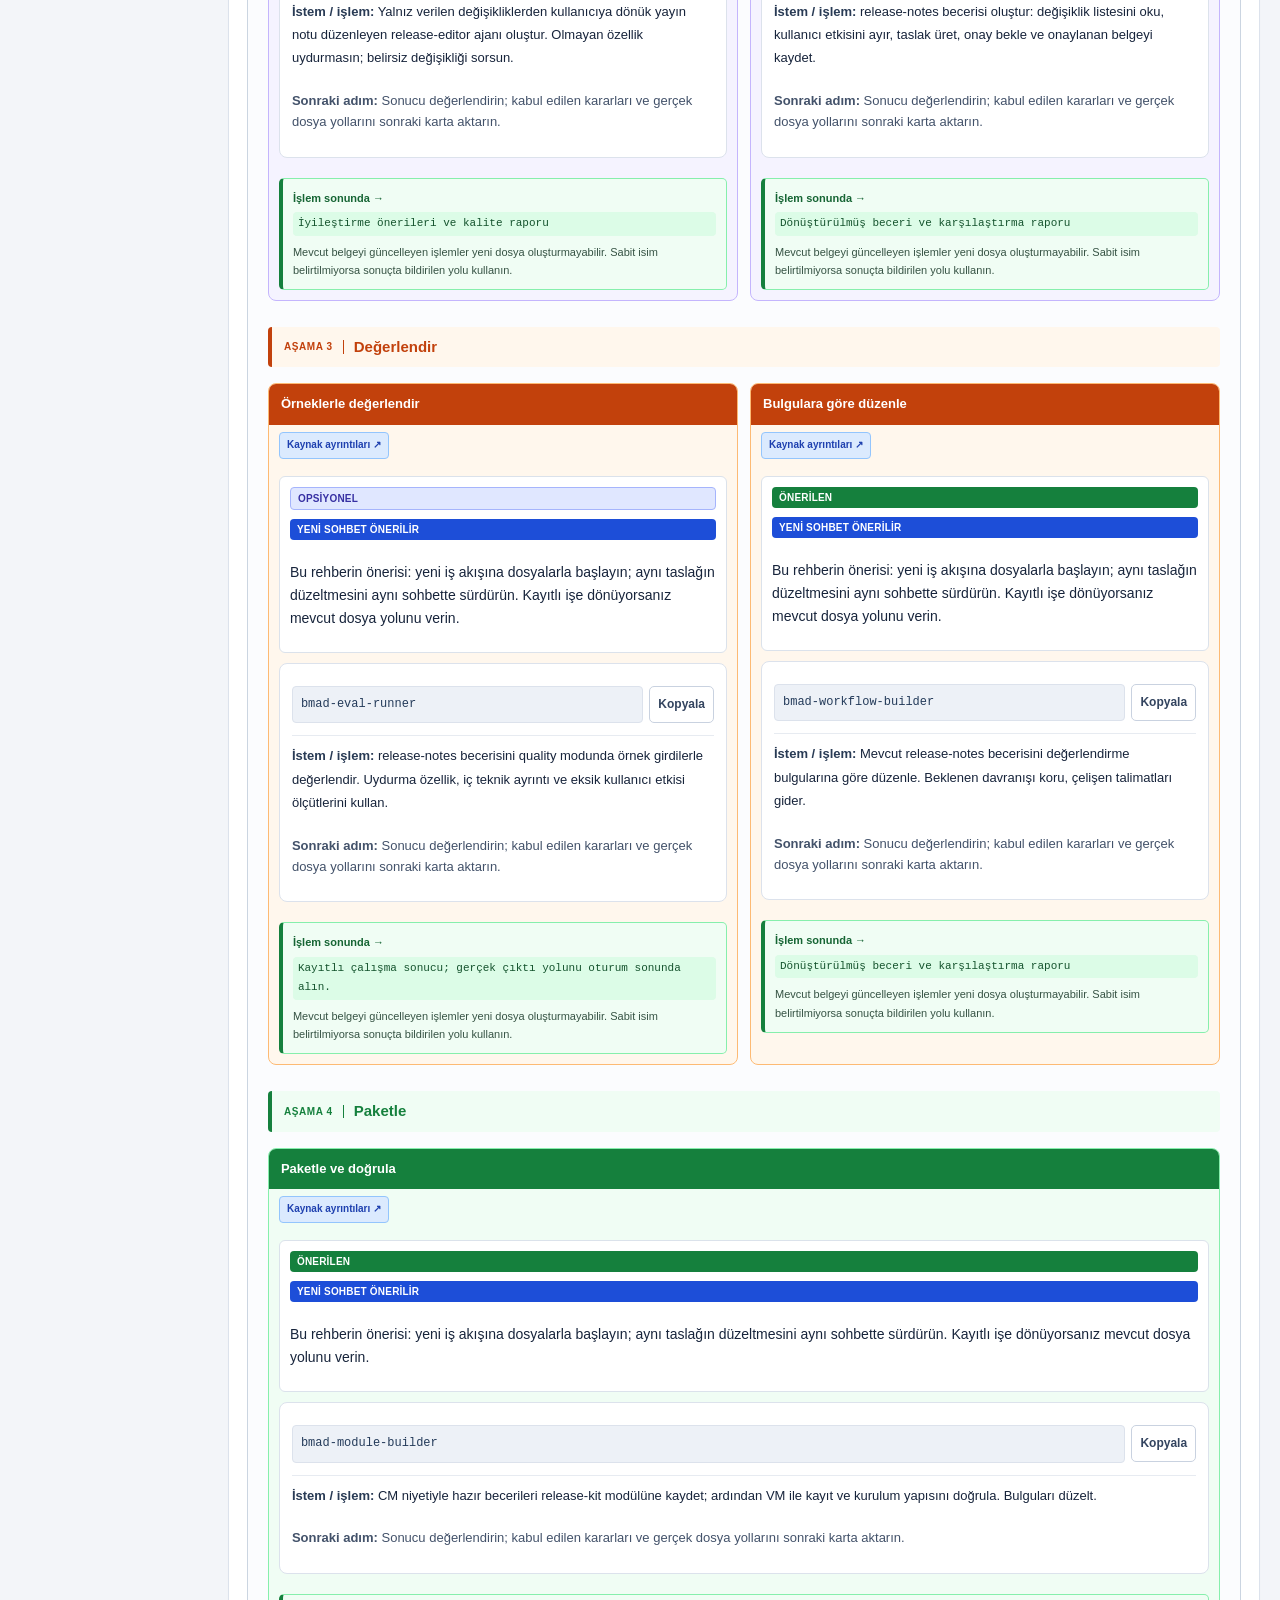
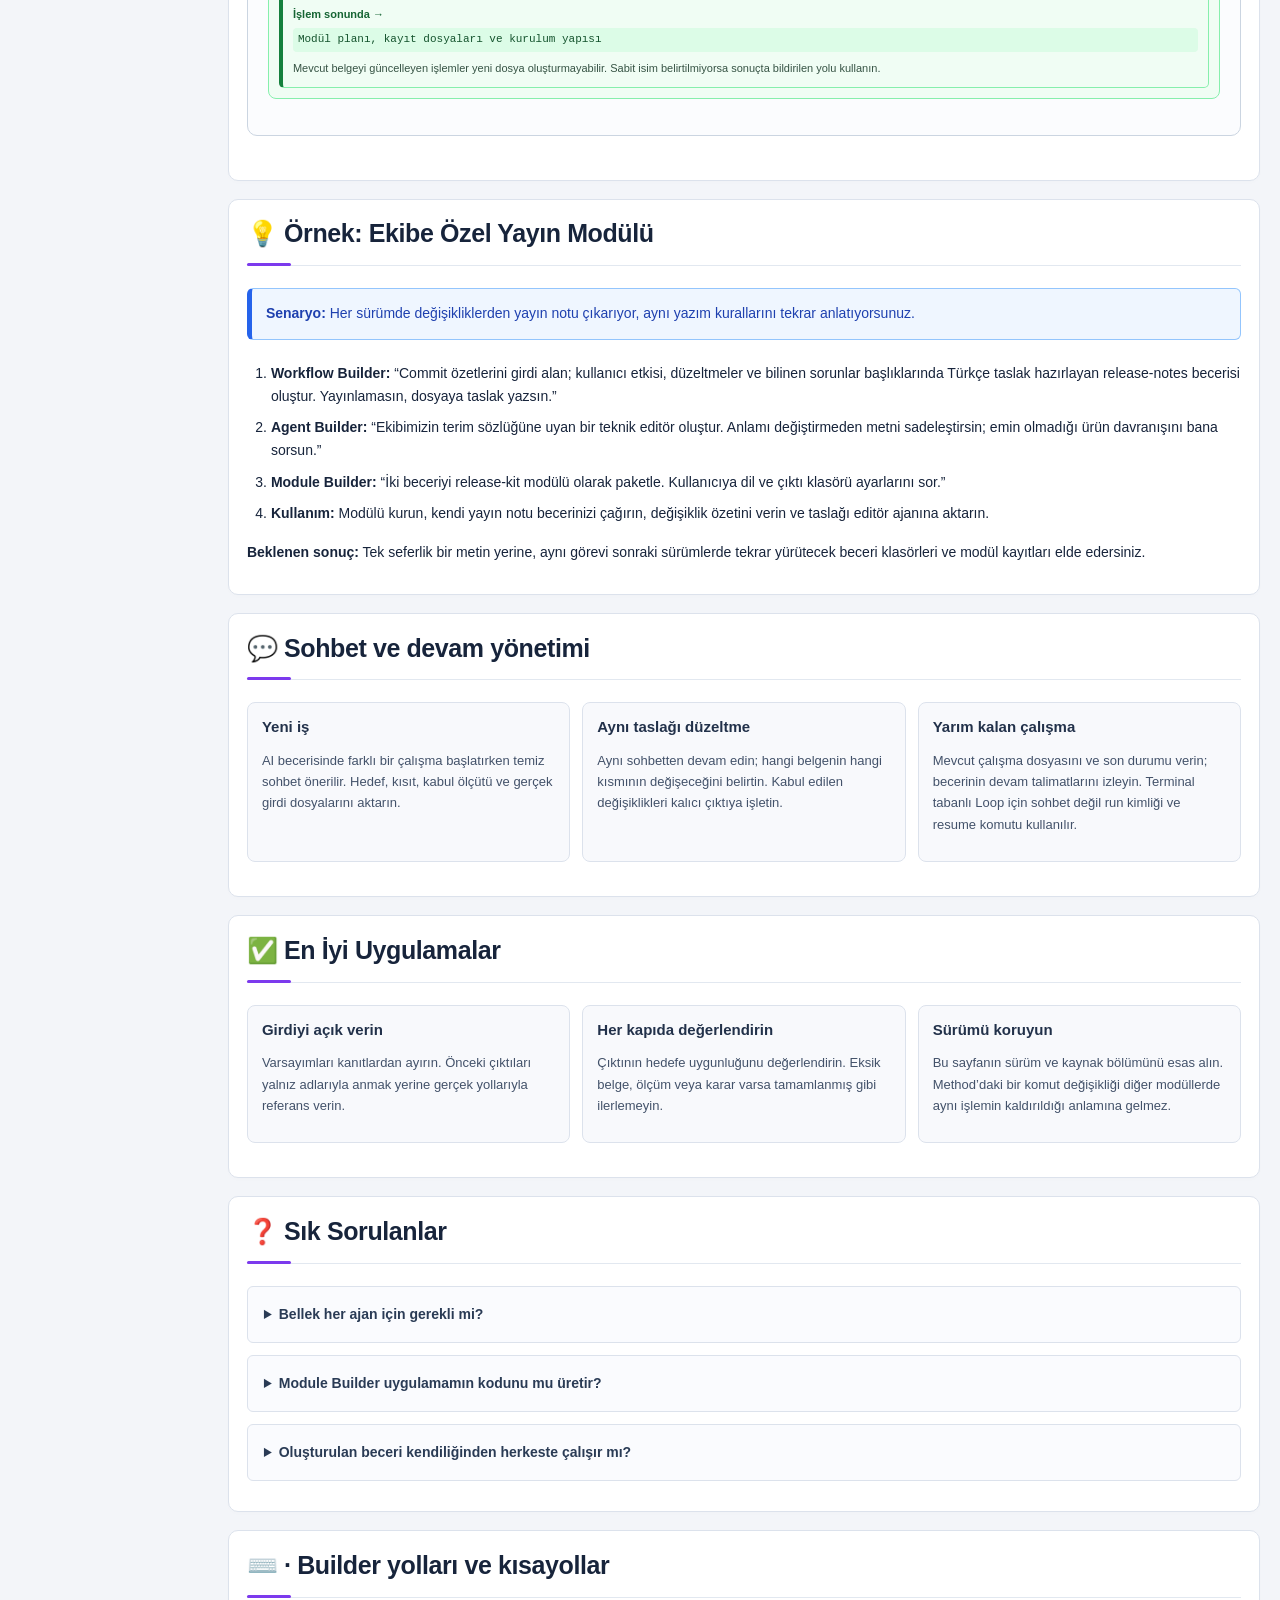
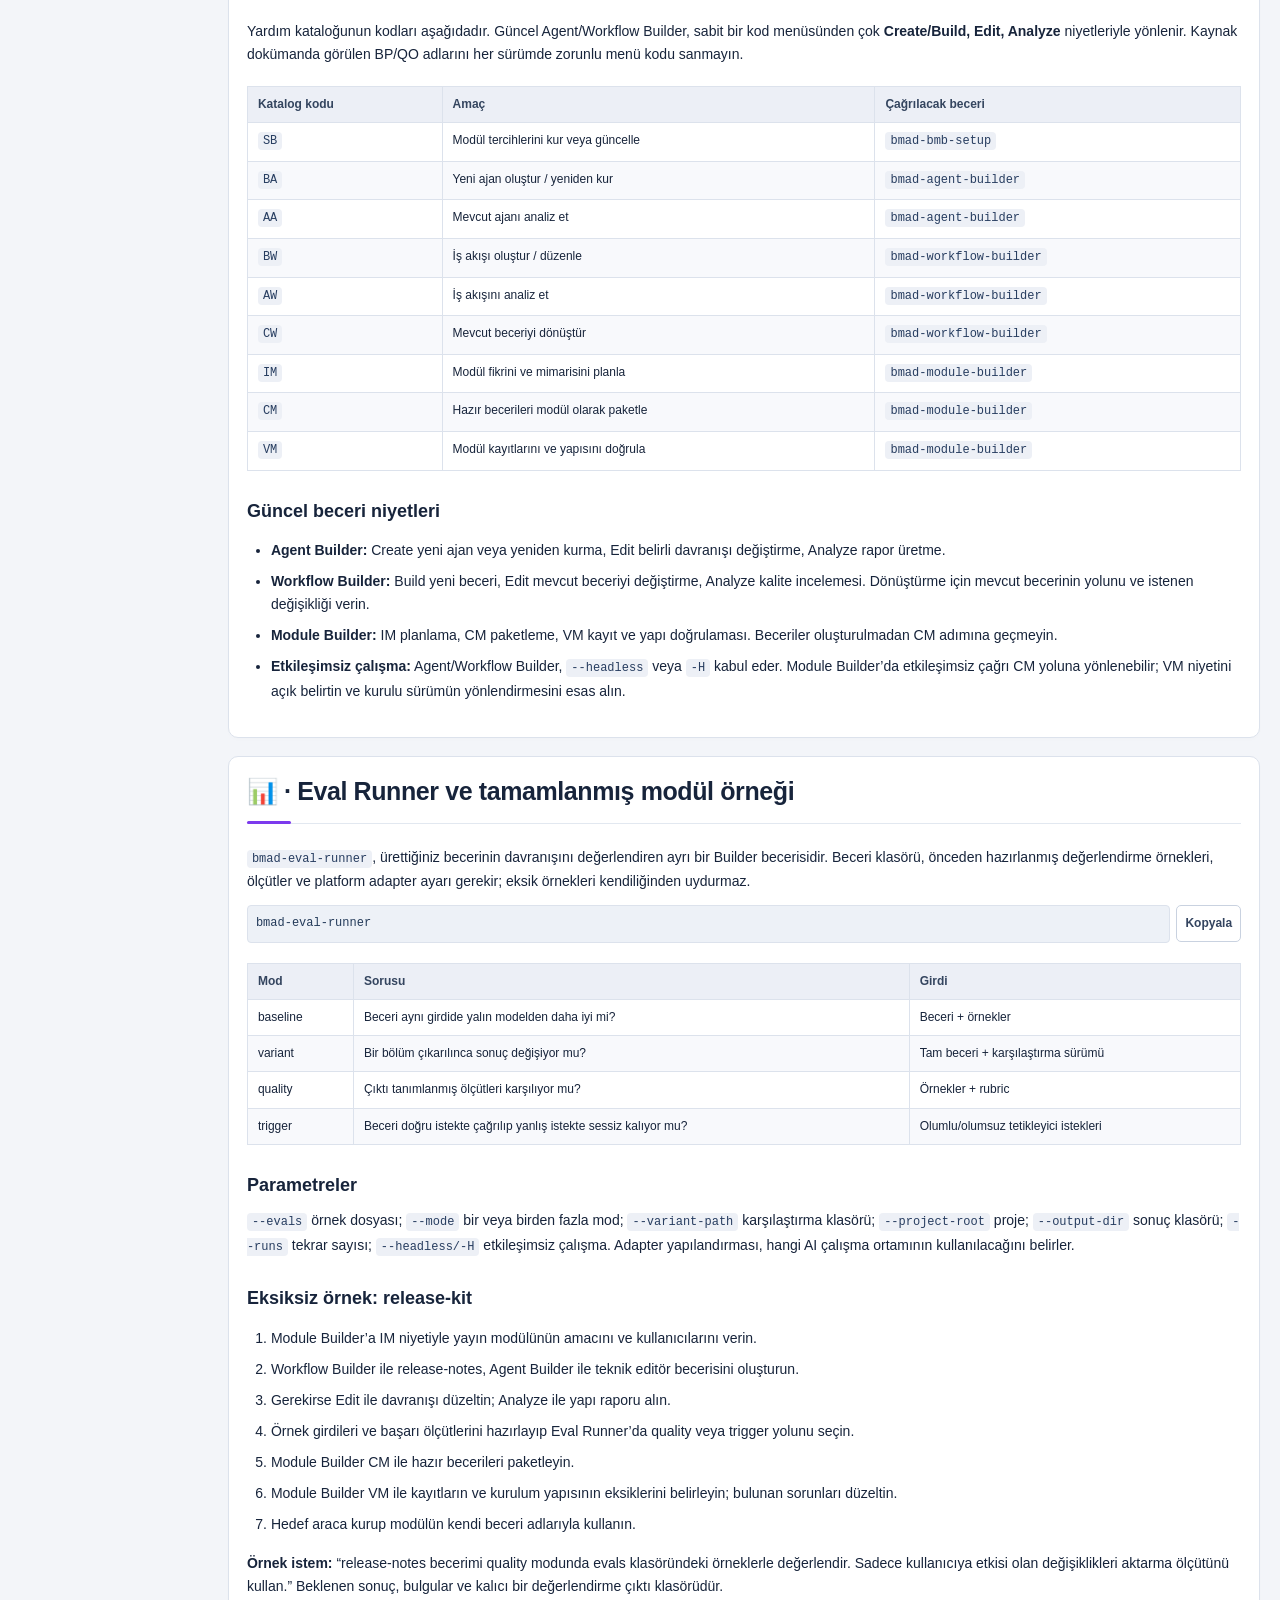
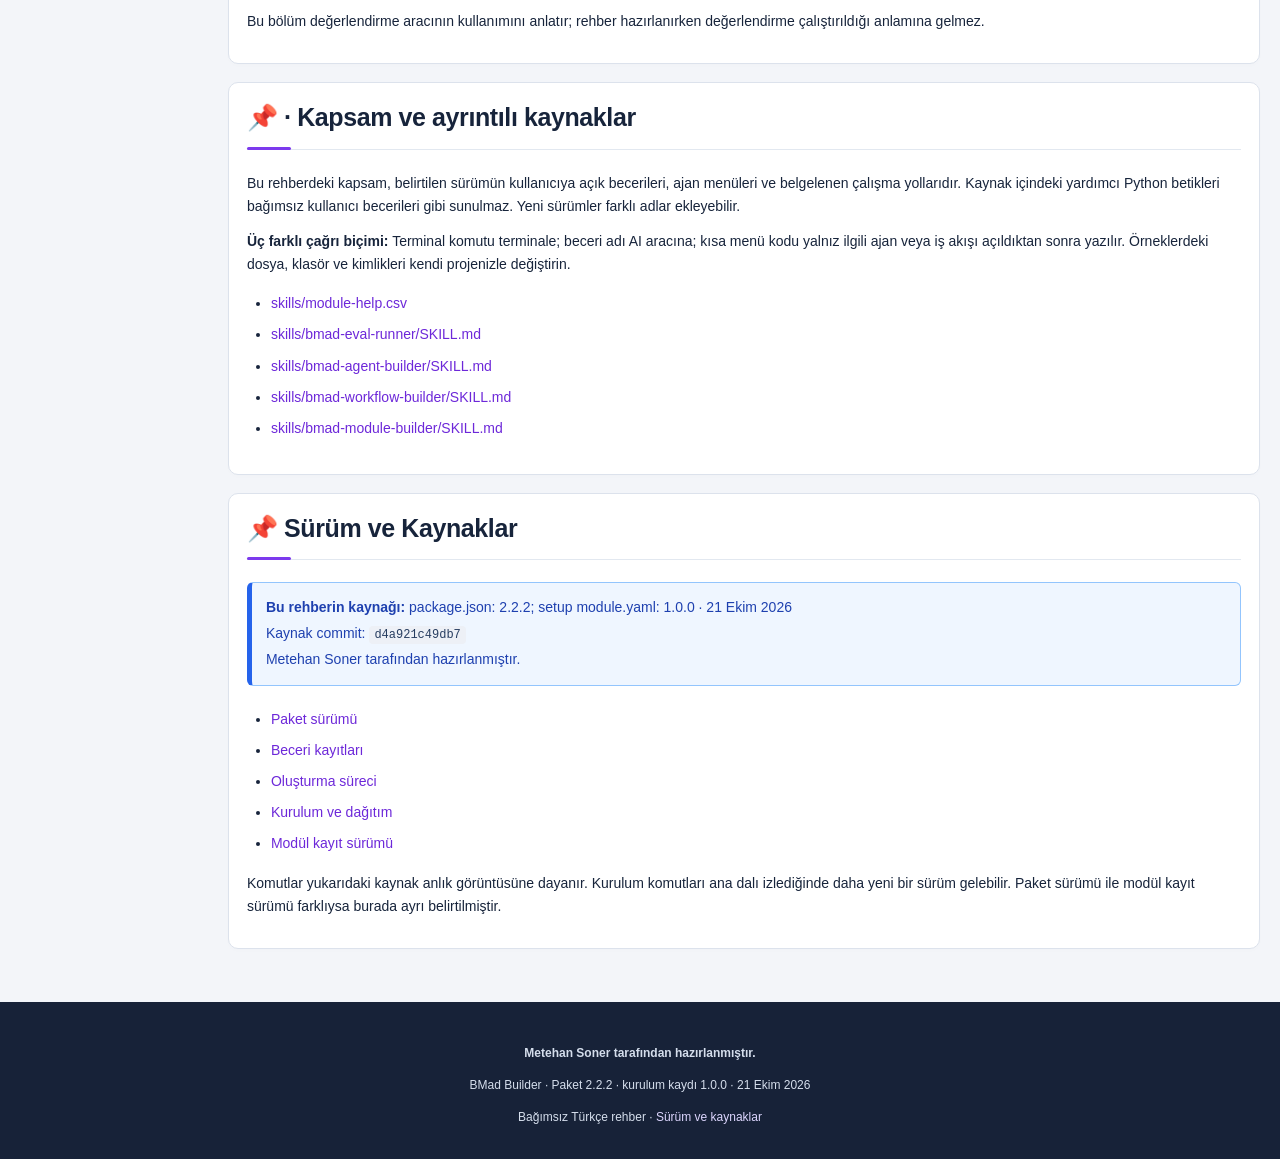
==== commit e739b389: "Refine guide headers and add contextual back-to-top button" ====
--- a/builder.html
+++ b/builder.html
@@ -6,11 +6,11 @@
 <title>BMad Builder Kullanım Rehberi | Metehan Soner</title>
 <meta name="author" content="Metehan Soner">
 <meta name="description" content="Kendi ajanını, iş akışını ve paylaşılabilir BMAD modülünü oluştur.">
-<link rel="stylesheet" href="assets/ecosystem.css">
-<script src="assets/guide.js" defer>
+<link rel="stylesheet" href="assets/ecosystem.css?v=80b527e47e5f">
+<script src="assets/guide.js?v=de230318d79e" defer>
 </script>
 </head>
-<body>
+<body id="top">
 <a class="skip" href="#overview">İçeriğe geç</a>
 <nav class="top-nav" aria-label="Ekosistemler">
 <div class="nav-content">
@@ -38,16 +38,16 @@
 </ul>
 </div>
 </nav>
-<section class="hero">
+<section class="hero"><div class="hero-inner"><div class="hero-copy"><span class="hero-eyebrow">BMAD EKOSİSTEMİ / TÜRKÇE REHBER</span>
 <h1>BMad Builder</h1>
 <p>Kendi ajanını, iş akışını ve paylaşılabilir BMAD modülünü oluştur.</p>
 <div class="hero-buttons">
 <a class="btn btn-primary" href="#installation">Kurulumdan Başla</a>
 <a class="btn btn-secondary" href="#examples">Örnekle Öğren</a>
 </div>
-<div class="version-badge module-version">Paket 2.2.2 · kurulum kaydı 1.0.0 · Kaynak tarihi: 21 Ekim 2026</div>
-<p class="credit">Metehan Soner tarafından hazırlanmıştır.</p>
-</section>
+
+
+</div><aside class="hero-meta"><span class="hero-meta-label">REHBER BİLGİSİ</span><div class="version-badge module-version">Paket 2.2.2 · kurulum kaydı 1.0.0 · Kaynak tarihi: 21 Ekim 2026</div><p class="credit">Metehan Soner tarafından hazırlanmıştır.</p><a class="hero-source" href="#version">Sürüm ve kaynakları incele ↗</a></aside></div></section>
 <main class="container">
 <nav class="local-menu" aria-label="Bu rehberin bölümleri">
 <a href="#overview">Genel bakış</a>
@@ -317,5 +317,6 @@
 </footer>
 <div id="copy-status" role="status" aria-live="polite">
 </div>
-<dialog id="workflow-dialog" aria-labelledby="workflow-dialog-title"><button type="button" class="dialog-close" autofocus>Kapat ×</button><h2 id="workflow-dialog-title"></h2><p class="dialog-note"></p><ol class="dialog-steps"></ol><a class="dialog-source" target="_blank" rel="noopener">Bu modülün kaynak tanımı ↗</a></dialog><script id="workflow-details" type="application/json">{"bmad-bmb-setup": {"steps": ["Overview", "On Activation", "Collect Configuration", "Write Files", "Create Output Directories", "Cleanup Legacy Directories", "Confirm", "Outcome"], "source": "https://github.com/bmad-code-org/bmad-builder/blob/d4a921c49db71ad09c2dc62b8e62266b1f26ca4f/skills/bmad-bmb-setup/SKILL.md", "sourceOutline": true}, "bmad-agent-builder": {"steps": ["Resolution rules", "The three-type gradient", "On Activation", "Intents"], "source": "https://github.com/bmad-code-org/bmad-builder/blob/d4a921c49db71ad09c2dc62b8e62266b1f26ca4f/skills/bmad-agent-builder/SKILL.md", "sourceOutline": true}, "bmad-module-builder": {"steps": ["Overview", "On Activation"], "source": "https://github.com/bmad-code-org/bmad-builder/blob/d4a921c49db71ad09c2dc62b8e62266b1f26ca4f/skills/bmad-module-builder/SKILL.md", "sourceOutline": true}, "bmad-eval-runner": {"steps": ["The four modes", "Args", "On activation", "Run execution", "Artifacts", "Outcomes"], "source": "https://github.com/bmad-code-org/bmad-builder/blob/d4a921c49db71ad09c2dc62b8e62266b1f26ca4f/skills/bmad-eval-runner/SKILL.md", "sourceOutline": true}, "bmad-workflow-builder": {"steps": ["Resolution rules", "On Activation", "Intents"], "source": "https://github.com/bmad-code-org/bmad-builder/blob/d4a921c49db71ad09c2dc62b8e62266b1f26ca4f/skills/bmad-workflow-builder/SKILL.md", "sourceOutline": true}, "setup-skill-template": {"steps": ["Overview", "On Activation", "Collect Configuration", "Write Files", "Create Output Directories", "Cleanup Legacy Directories", "Confirm", "Outcome"], "source": "https://github.com/bmad-code-org/bmad-builder/blob/d4a921c49db71ad09c2dc62b8e62266b1f26ca4f/skills/bmad-module-builder/assets/setup-skill-template/SKILL.md", "sourceOutline": true}, "bmad-agent-creative-muse": {"steps": ["The Three Laws", "The Sacred Truth", "Stay in Character", "Persistent Memory (Critical Directive)", "Conventions", "On Activation"], "source": "https://github.com/bmad-code-org/bmad-builder/blob/d4a921c49db71ad09c2dc62b8e62266b1f26ca4f/samples/bmad-agent-creative-muse/SKILL.md", "sourceOutline": true}, "bmad-agent-dream-weaver": {"steps": ["The Sacred Truth", "Stay in Character", "Persistent Memory (Critical Directive)", "Communication Style", "Principles", "Conventions", "On Activation"], "source": "https://github.com/bmad-code-org/bmad-builder/blob/d4a921c49db71ad09c2dc62b8e62266b1f26ca4f/samples/bmad-agent-dream-weaver/SKILL.md", "sourceOutline": true}, "bmad-excalidraw": {"steps": ["Overview", "Activation Mode Detection", "On Activation", "Stages", "Scripts"], "source": "https://github.com/bmad-code-org/bmad-builder/blob/d4a921c49db71ad09c2dc62b8e62266b1f26ca4f/samples/bmad-excalidraw/SKILL.md", "sourceOutline": true}, "sample-module-setup": {"steps": ["Overview", "On Activation", "Collect Configuration", "Write Files", "Create Output Directories", "Cleanup Legacy Directories", "Confirm", "Outcome"], "source": "https://github.com/bmad-code-org/bmad-builder/blob/d4a921c49db71ad09c2dc62b8e62266b1f26ca4f/samples/sample-module-setup/SKILL.md", "sourceOutline": true}, "bmad-agent-diagram-reviewer": {"steps": ["Overview", "Identity", "Communication Style", "Principles", "On Activation", "Capabilities", "Session Close"], "source": "https://github.com/bmad-code-org/bmad-builder/blob/d4a921c49db71ad09c2dc62b8e62266b1f26ca4f/samples/bmad-agent-diagram-reviewer/SKILL.md", "sourceOutline": true}, "bmad-agent-code-coach": {"steps": ["The Three Laws", "The Sacred Truth", "Stay in Character", "Persistent Memory (Critical Directive)", "Conventions", "On Activation"], "source": "https://github.com/bmad-code-org/bmad-builder/blob/d4a921c49db71ad09c2dc62b8e62266b1f26ca4f/samples/bmad-agent-code-coach/SKILL.md", "sourceOutline": true}, "bmad-agent-sentinel": {"steps": ["The Three Laws", "The Sacred Truth", "Stay in Character", "Persistent Memory (Critical Directive)", "Conventions", "On Activation"], "source": "https://github.com/bmad-code-org/bmad-builder/blob/d4a921c49db71ad09c2dc62b8e62266b1f26ca4f/samples/bmad-agent-sentinel/SKILL.md", "sourceOutline": true}}</script></body>
+<dialog id="workflow-dialog" aria-labelledby="workflow-dialog-title"><button type="button" class="dialog-close" autofocus>Kapat ×</button><h2 id="workflow-dialog-title"></h2><p class="dialog-note"></p><ol class="dialog-steps"></ol><a class="dialog-source" target="_blank" rel="noopener">Bu modülün kaynak tanımı ↗</a></dialog><script id="workflow-details" type="application/json">{"bmad-bmb-setup": {"steps": ["Overview", "On Activation", "Collect Configuration", "Write Files", "Create Output Directories", "Cleanup Legacy Directories", "Confirm", "Outcome"], "source": "https://github.com/bmad-code-org/bmad-builder/blob/d4a921c49db71ad09c2dc62b8e62266b1f26ca4f/skills/bmad-bmb-setup/SKILL.md", "sourceOutline": true}, "bmad-agent-builder": {"steps": ["Resolution rules", "The three-type gradient", "On Activation", "Intents"], "source": "https://github.com/bmad-code-org/bmad-builder/blob/d4a921c49db71ad09c2dc62b8e62266b1f26ca4f/skills/bmad-agent-builder/SKILL.md", "sourceOutline": true}, "bmad-module-builder": {"steps": ["Overview", "On Activation"], "source": "https://github.com/bmad-code-org/bmad-builder/blob/d4a921c49db71ad09c2dc62b8e62266b1f26ca4f/skills/bmad-module-builder/SKILL.md", "sourceOutline": true}, "bmad-eval-runner": {"steps": ["The four modes", "Args", "On activation", "Run execution", "Artifacts", "Outcomes"], "source": "https://github.com/bmad-code-org/bmad-builder/blob/d4a921c49db71ad09c2dc62b8e62266b1f26ca4f/skills/bmad-eval-runner/SKILL.md", "sourceOutline": true}, "bmad-workflow-builder": {"steps": ["Resolution rules", "On Activation", "Intents"], "source": "https://github.com/bmad-code-org/bmad-builder/blob/d4a921c49db71ad09c2dc62b8e62266b1f26ca4f/skills/bmad-workflow-builder/SKILL.md", "sourceOutline": true}, "setup-skill-template": {"steps": ["Overview", "On Activation", "Collect Configuration", "Write Files", "Create Output Directories", "Cleanup Legacy Directories", "Confirm", "Outcome"], "source": "https://github.com/bmad-code-org/bmad-builder/blob/d4a921c49db71ad09c2dc62b8e62266b1f26ca4f/skills/bmad-module-builder/assets/setup-skill-template/SKILL.md", "sourceOutline": true}, "bmad-agent-creative-muse": {"steps": ["The Three Laws", "The Sacred Truth", "Stay in Character", "Persistent Memory (Critical Directive)", "Conventions", "On Activation"], "source": "https://github.com/bmad-code-org/bmad-builder/blob/d4a921c49db71ad09c2dc62b8e62266b1f26ca4f/samples/bmad-agent-creative-muse/SKILL.md", "sourceOutline": true}, "bmad-agent-dream-weaver": {"steps": ["The Sacred Truth", "Stay in Character", "Persistent Memory (Critical Directive)", "Communication Style", "Principles", "Conventions", "On Activation"], "source": "https://github.com/bmad-code-org/bmad-builder/blob/d4a921c49db71ad09c2dc62b8e62266b1f26ca4f/samples/bmad-agent-dream-weaver/SKILL.md", "sourceOutline": true}, "bmad-excalidraw": {"steps": ["Overview", "Activation Mode Detection", "On Activation", "Stages", "Scripts"], "source": "https://github.com/bmad-code-org/bmad-builder/blob/d4a921c49db71ad09c2dc62b8e62266b1f26ca4f/samples/bmad-excalidraw/SKILL.md", "sourceOutline": true}, "sample-module-setup": {"steps": ["Overview", "On Activation", "Collect Configuration", "Write Files", "Create Output Directories", "Cleanup Legacy Directories", "Confirm", "Outcome"], "source": "https://github.com/bmad-code-org/bmad-builder/blob/d4a921c49db71ad09c2dc62b8e62266b1f26ca4f/samples/sample-module-setup/SKILL.md", "sourceOutline": true}, "bmad-agent-diagram-reviewer": {"steps": ["Overview", "Identity", "Communication Style", "Principles", "On Activation", "Capabilities", "Session Close"], "source": "https://github.com/bmad-code-org/bmad-builder/blob/d4a921c49db71ad09c2dc62b8e62266b1f26ca4f/samples/bmad-agent-diagram-reviewer/SKILL.md", "sourceOutline": true}, "bmad-agent-code-coach": {"steps": ["The Three Laws", "The Sacred Truth", "Stay in Character", "Persistent Memory (Critical Directive)", "Conventions", "On Activation"], "source": "https://github.com/bmad-code-org/bmad-builder/blob/d4a921c49db71ad09c2dc62b8e62266b1f26ca4f/samples/bmad-agent-code-coach/SKILL.md", "sourceOutline": true}, "bmad-agent-sentinel": {"steps": ["The Three Laws", "The Sacred Truth", "Stay in Character", "Persistent Memory (Critical Directive)", "Conventions", "On Activation"], "source": "https://github.com/bmad-code-org/bmad-builder/blob/d4a921c49db71ad09c2dc62b8e62266b1f26ca4f/samples/bmad-agent-sentinel/SKILL.md", "sourceOutline": true}}</script><a class="back-to-top" hidden href="#top" aria-label="Sayfanın başına dön">↑ <span>Başa dön</span></a>
+</body>
 </html>
--- a/assets/ecosystem.css
+++ b/assets/ecosystem.css
@@ -228,3 +228,47 @@
 .dialog-steps li { padding: 8px; border-bottom: 1px solid #e2e8f0; font-size: 14px; }
 
 .chat-terminal { background: #334155; color: #fff; }
+
+/* Compact documentation masthead and quieter page chrome. */
+.top-nav { padding-block: 10px; background: #172238; }
+.nav-content { max-width: 1880px; }
+.logo { font-size: 14px; letter-spacing: .7px; }
+.nav-menu a { font-size: 12px; padding: 9px 12px; }
+.hero { padding: 0; background: #fff; text-align: left; border-bottom: 1px solid #dce2ec; }
+.hero-inner { max-width: 1920px; margin: 0 auto; padding: 34px 32px; display: grid; grid-template-columns: minmax(0, 1fr) 300px; align-items: center; gap: 48px; }
+.hero-copy { min-width: 0; }
+.hero-eyebrow { display: block; color: #6d28d9; font-size: 10px; font-weight: 800; letter-spacing: 1.5px; margin-bottom: 10px; }
+.hero h1 { font-size: clamp(28px, 3vw, 40px); letter-spacing: -1.2px; margin-bottom: 10px; }
+.hero-copy > p { margin: 0; max-width: 780px; font-size: 15px; line-height: 1.7; color: #526178; }
+.hero-buttons { justify-content: flex-start; margin: 18px 0 0; gap: 8px; }
+.hero-buttons .btn { padding: 8px 14px; font-size: 12px; }
+.hero-meta { padding: 20px; border: 1px solid #e2deed; border-radius: 10px; background: #faf9fd; border-top: 3px solid #7c3aed; }
+.hero-meta-label { font-size: 10px; letter-spacing: 1.2px; font-weight: 750; color: #786990; }
+.hero-meta .version-badge { display: block; padding: 0; border: 0; background: none; margin: 9px 0 12px; color: #302342; font-size: 13px; font-weight: 650; line-height: 1.7; }
+.hero-meta .credit { margin: 0; font-size: 11px; line-height: 1.65; }
+.hero-source { display: inline-block; margin-top: 12px; font-size: 11px; font-weight: 650; }
+main.container { padding-top: 22px; }
+.local-menu { border-color: transparent; background: transparent; padding: 4px 0; }
+.section-nav-heading { padding-left: 12px; font-size: 10px; }
+.local-menu a { padding: 8px 10px; font-size: 12px; }
+.local-menu a.active { background: #eae4f8; color: #5b21b6; }
+.section { box-shadow: 0 2px 5px #17243b03; }
+.section > h2 { border-bottom: 1px solid #e2e8f0; position: relative; padding-bottom: 14px; }
+.section > h2::after { content: ''; position: absolute; bottom: -1px; left: 0; width: 44px; height: 3px; background: #7c3aed; border-radius: 3px; }
+#overview > p { max-width: 1050px; }
+#overview .features-grid { grid-template-columns: repeat(3, minmax(0, 1fr)); }
+#overview .feature-card { background: #fafbfe; padding: 16px; }
+@media (max-width: 1100px) { .hero-inner { padding: 28px 24px; gap: 24px; grid-template-columns: minmax(0, 1fr) 250px; } }
+@media (max-width: 900px) { .local-menu { background: #fff; border-color: #dce2ec; padding: 0; } }
+@media (max-width: 650px) {
+ .hero-inner { grid-template-columns: 1fr; padding: 24px 16px; gap: 20px; }
+ .hero-meta { padding: 14px; }
+ .hero-buttons .btn { flex: 0 1 auto; }
+ .hero-eyebrow { font-size: 9px; letter-spacing: 1px; }
+ #overview .features-grid { grid-template-columns: 1fr; }
+}
+
+.back-to-top { position: fixed; right: 20px; bottom: 20px; z-index: 950; display: inline-flex; align-items: center; gap: 7px; padding: 10px 14px; border: 1px solid #8b5cf6; border-radius: 999px; background: #6d28d9; color: #fff; box-shadow: 0 4px 14px #312e8133; font-size: 12px; font-weight: 700; }
+.back-to-top:hover { background: #5b21b6; color: #fff; text-decoration: none; }
+#copy-status { bottom: 76px; }
+@media (max-width: 600px) { .back-to-top { right: 12px; bottom: max(12px, env(safe-area-inset-bottom)); padding: 10px 12px; } }
